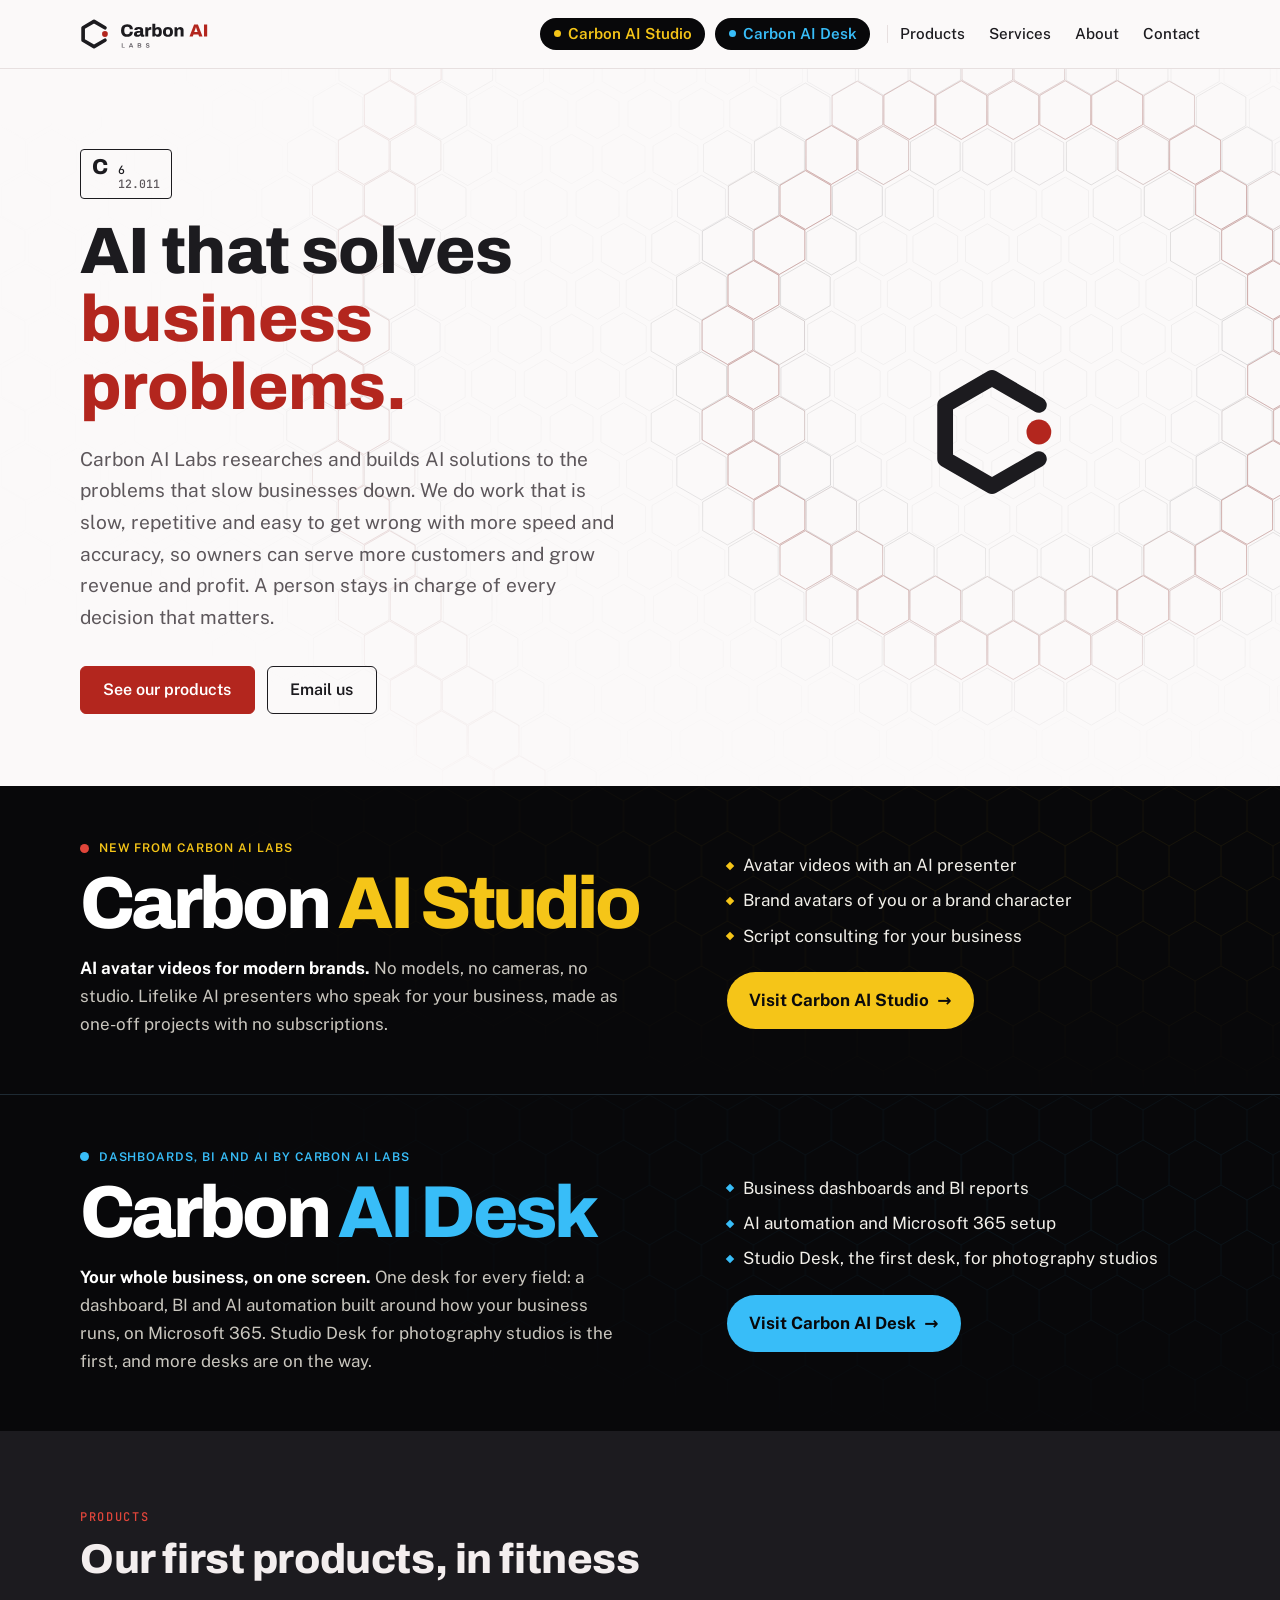
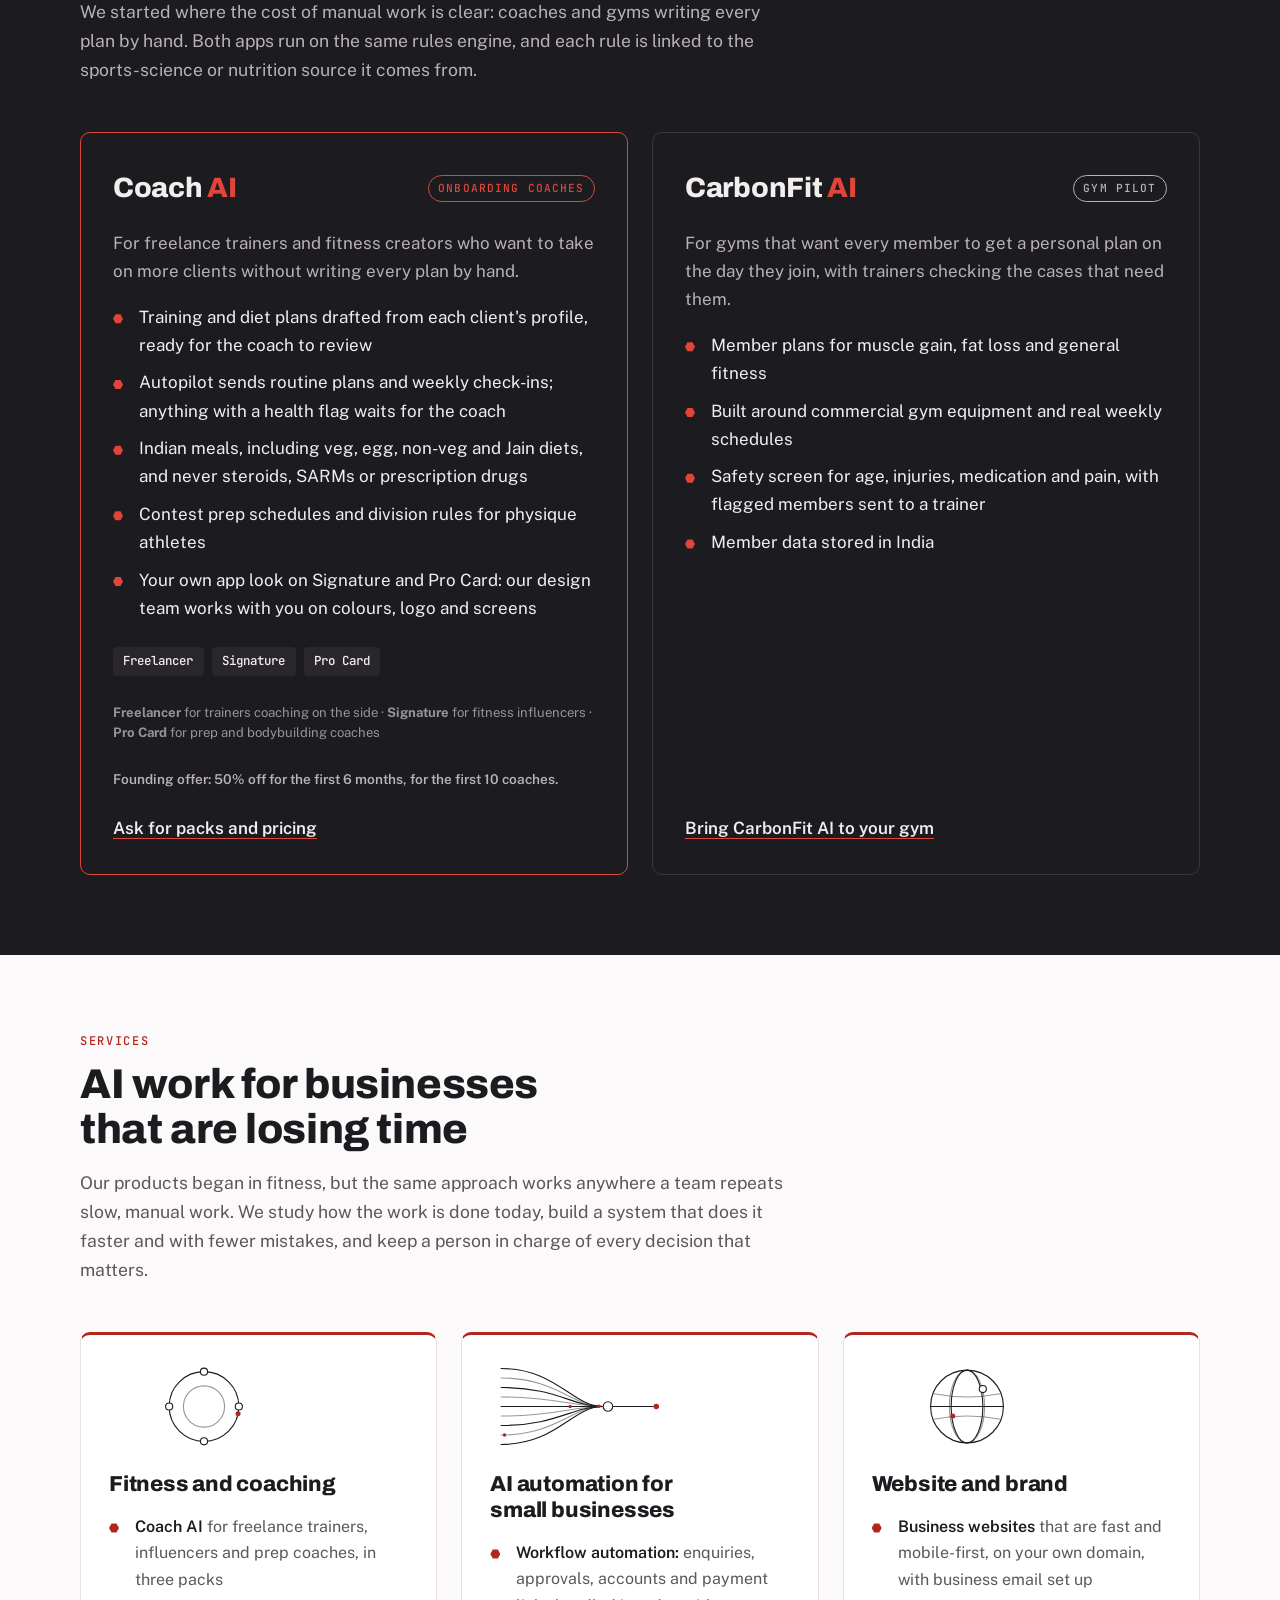
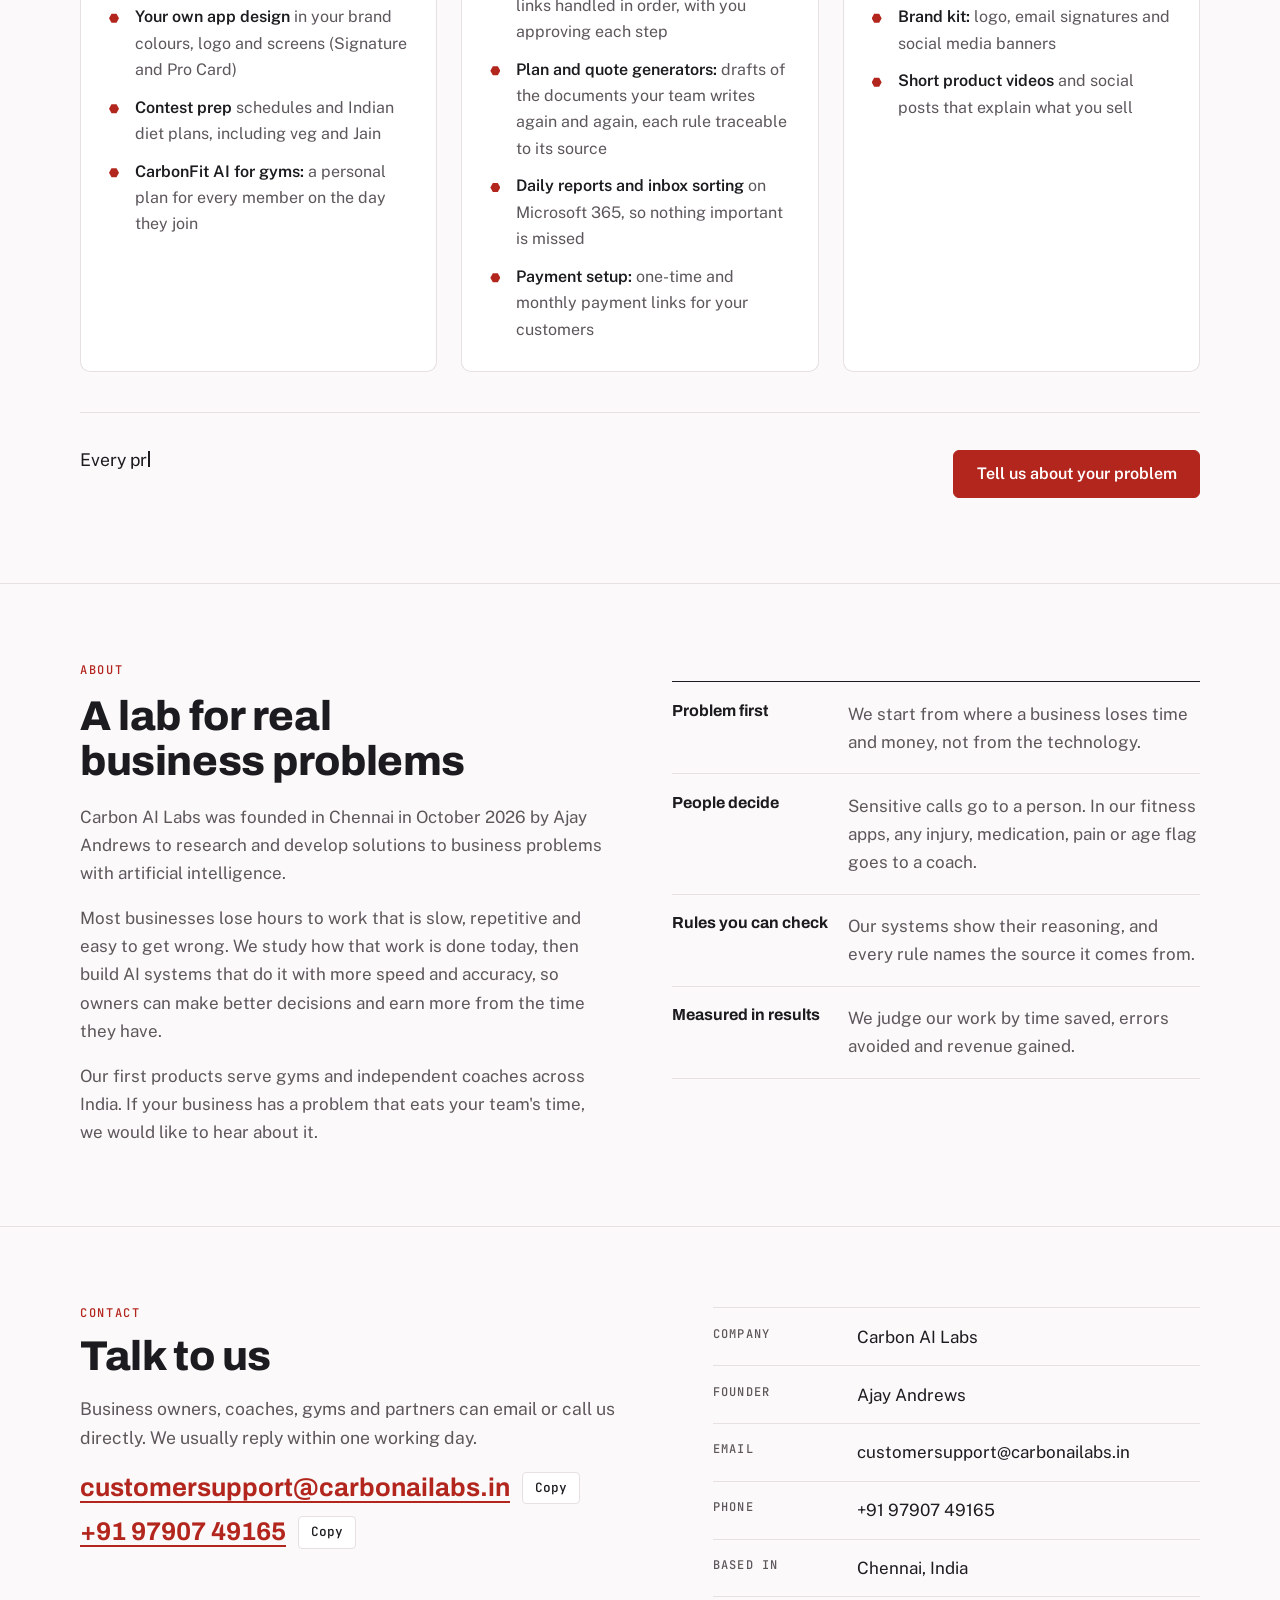
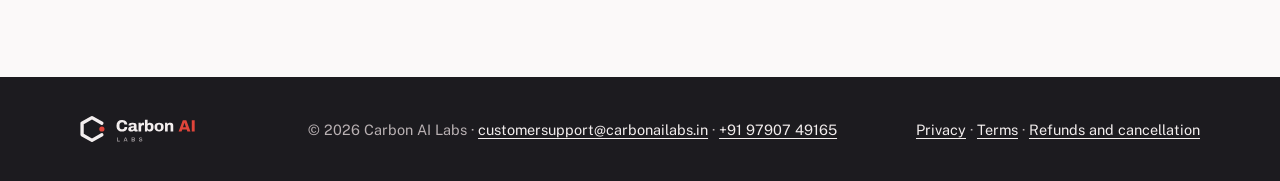
==== index.html @ 911abb1e "Hexagon wave behind heroes; line up the Labs header Replace the line wave with the brand hexagon gri" ====
<!doctype html>
<html lang="en">
<head>
<meta charset="utf-8">
<meta name="viewport" content="width=device-width, initial-scale=1, viewport-fit=cover">
<meta name="description" content="Carbon AI Labs researches and builds AI solutions to business problems, for faster, more accurate work that grows revenue and profit. Makers of Coach AI and CarbonFit AI.">
<meta name="theme-color" content="#1C1B1F">
<meta property="og:title" content="Carbon AI Labs">
<meta property="og:description" content="AI that solves business problems, faster and more accurately. Makers of Coach AI and CarbonFit AI.">
<meta property="og:image" content="https://carbonailabs.in/assets/icon-512.png">
<meta property="og:url" content="https://carbonailabs.in/">
<link rel="canonical" href="https://carbonailabs.in/">
<link rel="icon" href="assets/favicon.svg" type="image/svg+xml">
<link rel="icon" href="assets/favicon-32.png" sizes="32x32" type="image/png">
<link rel="apple-touch-icon" href="assets/apple-touch-icon.png">
<title>Carbon AI Labs</title>
<link rel="preconnect" href="https://fonts.googleapis.com">
<link rel="preconnect" href="https://fonts.gstatic.com" crossorigin>
<link rel="stylesheet" href="https://fonts.googleapis.com/css2?family=Archivo:wght@600;700;800&family=JetBrains+Mono:wght@500&family=Public+Sans:wght@400;500;600&display=swap">
<script src="assets/analytics.js" defer></script>
<link rel="stylesheet" href="assets/motion.css">
<script src="assets/motion.js" defer></script>
</head>
<body>
<style>
/* Layout: light paper page, one carbon-black product band, hex lattice drawn from the logo's own ring */
:root{
  --carbon:#1C1B1F;      /* brand carbon black */
  --crimson:#B3261E;     /* Carbon Crimson */
  --crimson-lit:#E0453A; /* crimson on dark */
  --paper:#FBF9F9;       /* page, faint red bias */
  --graphite:#5D575B;    /* secondary text */
  --line:#E7E0E0;        /* rules */
  --on-dark:#F3EEEE;     /* text on carbon */
  --on-dark-2:#B9B1B3;   /* secondary on carbon */
  --display:"Archivo",system-ui,-apple-system,"Segoe UI",sans-serif;
  --body:"Public Sans",system-ui,-apple-system,"Segoe UI",sans-serif;
  --mono:"JetBrains Mono",ui-monospace,"SFMono-Regular",Consolas,monospace;
  color-scheme:light;
}
*{box-sizing:border-box}
html{scroll-behavior:smooth}
@media (prefers-reduced-motion:reduce){html{scroll-behavior:auto}}
body{margin:0;background:var(--paper);color:var(--carbon);font:400 1.0625rem/1.65 var(--body);-webkit-font-smoothing:antialiased}
a{color:inherit}
:focus-visible{outline:3px solid var(--crimson);outline-offset:3px;border-radius:2px}
.wrap{max-width:72rem;margin:0 auto;padding-left:max(16px,env(safe-area-inset-left,0px));padding-right:max(16px,env(safe-area-inset-right,0px))}
h1,h2,h3{font-family:var(--display);text-wrap:balance;margin:0;letter-spacing:-.01em}
p{margin:0}
.eyebrow{font:500 .75rem/1 var(--mono);letter-spacing:.14em;text-transform:uppercase;color:var(--crimson)}

/* header */
.top{position:sticky;top:env(safe-area-inset-top,0px);z-index:5;background:color-mix(in srgb,var(--paper) 92%,transparent);backdrop-filter:blur(8px);border-bottom:1px solid var(--line)}
body::before{content:"";position:fixed;inset:0 0 auto;height:env(safe-area-inset-top,0px);z-index:10;background:var(--paper)}
.top .wrap{display:flex;align-items:center;justify-content:space-between;gap:1rem;padding-block:.75rem}
.top img{height:44px;width:auto;display:block;margin-left:-8px}
.top nav{display:flex;gap:1.5rem;font-weight:500;font-size:.95rem}
.top nav a{text-decoration:none}
.top nav a:hover{color:var(--crimson)}
@media (max-width:560px){.top nav{gap:.9rem}.top nav a:not(.cta-link):not(.studio-link):not(.desk-link){display:none}.top img{height:38px}}

/* Carbon AI Studio entry: its own black + yellow theme */
.top nav .studio-link{display:inline-flex;align-items:center;gap:.45rem;background:#08080A;color:#F5C518;padding:.45rem .85rem;border-radius:999px;font-weight:600;white-space:nowrap}
.top nav .studio-link::before{content:"";width:7px;height:7px;border-radius:50%;background:#F5C518;flex:none}
.top nav .studio-link:hover{color:#FFFFFF}
.studio-band{position:relative;overflow:hidden;background:#08080A;color:#F2F0EA}
.studio-band .wrap{position:relative;padding-block:3.5rem;display:grid;grid-template-columns:1.3fr 1fr;gap:2rem;align-items:center}
.studio-band .lat{position:absolute;inset:0;width:100%;height:100%;pointer-events:none}
.studio-band .tagline{font:600 .75rem/1 -apple-system,BlinkMacSystemFont,"SF Pro Text","Inter",var(--body);letter-spacing:.08em;text-transform:uppercase;color:#F5C518;display:flex;align-items:center;gap:.6rem}
.studio-band .tagline::before{content:"";width:9px;height:9px;border-radius:50%;background:#E0453A}
.studio-band h2{font:800 clamp(2.6rem,8vw,4.6rem)/.92 -apple-system,BlinkMacSystemFont,"SF Pro Display","Inter",var(--display);letter-spacing:-.05em;color:#FFFFFF;margin:1rem 0 1rem}
.studio-band h2 span{color:#F5C518}
.studio-band p{color:#C9C6BE;max-width:34rem;font-family:-apple-system,BlinkMacSystemFont,"SF Pro Text","Inter",var(--body)}
.studio-band p b{color:#FFFFFF}
.studio-band .side{display:flex;flex-direction:column;gap:.8rem;align-items:flex-start}
.studio-band .side ul{list-style:none;margin:0 0 .6rem;padding:0;display:flex;flex-direction:column;gap:.45rem;font-family:-apple-system,BlinkMacSystemFont,"SF Pro Text","Inter",var(--body)}
.studio-band .side li{display:flex;gap:.6rem;align-items:baseline}
.studio-band .side li::before{content:"";width:6px;height:6px;background:#F5C518;transform:rotate(45deg);flex:none;position:relative;top:-.15em}
.studio-band .go{display:inline-flex;align-items:center;gap:.5rem;background:#F5C518;color:#0B0B0C;text-decoration:none;font-weight:700;padding:.9rem 1.4rem;border-radius:999px;font-family:-apple-system,BlinkMacSystemFont,"SF Pro Text","Inter",var(--body)}
.studio-band .go:hover{background:#FFD24D}
.studio-band .go:focus-visible{outline-color:#F5C518}
@media (max-width:760px){.studio-band .wrap{grid-template-columns:1fr}}
/* Carbon AI Desk entry: its own black + sky blue theme */
.top nav .desk-link{display:inline-flex;align-items:center;gap:.45rem;background:#08080A;color:#38BDF8;padding:.45rem .85rem;border-radius:999px;font-weight:600;white-space:nowrap}
.top nav .desk-link::before{content:"";width:7px;height:7px;border-radius:50%;background:#38BDF8;flex:none}
.top nav .desk-link:hover{color:#FFFFFF}
.desk-band{border-top:1px solid #1E2A33}
.desk-band .tagline{color:#38BDF8}
.desk-band .tagline::before{background:#38BDF8}
.desk-band h2 span{color:#38BDF8}
.desk-band .side li::before{background:#38BDF8}
.desk-band .go{background:#38BDF8;color:#08080A}
.desk-band .go:hover{background:#7DD3FC}
.desk-band .go:focus-visible{outline-color:#38BDF8}
@media (max-width:560px){.top .wrap{flex-wrap:wrap;row-gap:.55rem;padding-block:.6rem}.top nav{width:100%;gap:.6rem!important;align-items:center}}
@media (max-width:430px){.top .wrap{gap:.5rem}.top img{height:32px!important}.top nav{gap:.7rem!important;font-size:.85rem}.top nav .studio-link,.top nav .desk-link{padding:.4rem .7rem;gap:.35rem}}

/* hero */
.hero .wrap{display:grid;grid-template-columns:minmax(0,1.15fr) minmax(0,.85fr);gap:3rem;align-items:center;padding-block:5rem 4.5rem}
.hero h1{font-size:clamp(2.4rem,5.4vw,4.1rem);line-height:1.04;font-weight:800;margin-block:1.1rem 1.4rem}
.hero h1 em{font-style:normal;color:var(--crimson)}
.hero p.lede{font-size:1.2rem;color:var(--graphite);max-width:34rem}
.actions{display:flex;flex-wrap:wrap;gap:.75rem;margin-top:2rem}
.btn{display:inline-flex;align-items:center;gap:.5rem;font:600 1rem/1 var(--body);padding:.95rem 1.4rem;border-radius:6px;text-decoration:none;border:1.5px solid var(--carbon)}
.btn.primary{background:var(--crimson);border-color:var(--crimson);color:#fff}
.btn.primary:hover{background:var(--carbon);border-color:var(--carbon)}
.btn.ghost:hover{background:var(--carbon);color:var(--paper)}
.lattice{width:100%;max-width:26rem;justify-self:end;aspect-ratio:1}
.lattice svg{width:100%;height:100%;display:block}
.element{display:inline-grid;grid-template-columns:auto auto;column-gap:.6rem;align-items:baseline;border:1.5px solid var(--carbon);padding:.45rem .7rem;border-radius:4px;font:500 .72rem/1.2 var(--mono)}
.element b{font:800 1.35rem/1 var(--display);grid-row:span 2}
.element span{color:var(--graphite)}
@media (max-width:820px){.hero .wrap{grid-template-columns:1fr;padding-block:3rem}.lattice{display:none}}

/* sections */
section.block .wrap{padding-block:5rem}
.head{display:grid;gap:.9rem;max-width:44rem;margin-bottom:3rem}
.head h2{font-size:clamp(1.8rem,3.4vw,2.6rem);font-weight:800;line-height:1.1}
.head p{color:var(--graphite);font-size:1.1rem}

/* products band */
.products{background:var(--carbon);color:var(--on-dark)}
.products .eyebrow{color:var(--crimson-lit)}
.products .head p{color:var(--on-dark-2)}
.grid2{display:grid;grid-template-columns:repeat(2,minmax(0,1fr));gap:1.5rem}
@media (max-width:820px){.grid2{grid-template-columns:1fr}}
.product{border:1px solid #3A363B;border-radius:10px;padding:2rem;display:flex;flex-direction:column;gap:1.1rem;min-width:0}
.product.lead{border-color:var(--crimson-lit)}
.product .row{display:flex;justify-content:space-between;align-items:center;gap:1rem;flex-wrap:wrap}
.product h3{font-size:1.75rem;font-weight:800}
.product h3 i{font-style:normal;color:var(--crimson-lit)}
.status{font:500 .7rem/1 var(--mono);letter-spacing:.1em;text-transform:uppercase;padding:.45rem .6rem;border-radius:99px;border:1px solid currentColor;color:var(--on-dark-2)}
.status.live{color:var(--crimson-lit)}
.product p{color:var(--on-dark-2)}
.product ul{margin:0;padding:0;list-style:none;display:grid;gap:.6rem}
.product li{display:grid;grid-template-columns:14px 1fr;gap:.75rem;align-items:baseline}
.product li::before{content:"";width:10px;height:10px;transform:translateY(1px);background:var(--crimson-lit);clip-path:polygon(25% 5%,75% 5%,100% 50%,75% 95%,25% 95%,0 50%)}
.tiers{display:flex;flex-wrap:wrap;gap:.5rem;margin-top:auto;padding-top:.5rem}
.tiers span{font:500 .78rem/1 var(--mono);padding:.5rem .65rem;border-radius:4px;background:#2A272C;color:var(--on-dark)}
.packs-for{font-size:.82rem;line-height:1.5;color:var(--on-dark);opacity:.8;margin:.6rem 0 0}
.offer{font-size:.85rem;font-weight:600;color:var(--crimson-lit);margin:.5rem 0 .4rem}
.product .more{margin-top:auto;font-weight:600;color:var(--on-dark);text-decoration-color:var(--crimson-lit);text-underline-offset:4px}

/* services */
.services{border-bottom:1px solid var(--line)}
.grid3{display:grid;grid-template-columns:repeat(3,minmax(0,1fr));gap:1.5rem}
@media (max-width:900px){.grid3{grid-template-columns:1fr}}
.service{background:#fff;border:1px solid var(--line);border-top:3px solid var(--crimson);border-radius:10px;padding:1.75rem;display:flex;flex-direction:column;gap:1rem;min-width:0}
.service h3{font-size:1.35rem;font-weight:800;line-height:1.2}
.service ul{margin:0;padding:0;list-style:none;display:grid;gap:.7rem;color:var(--graphite);font-size:1rem}
.service li{display:grid;grid-template-columns:14px 1fr;gap:.75rem;align-items:baseline}
.service li::before{content:"";width:10px;height:10px;transform:translateY(1px);background:var(--crimson);clip-path:polygon(25% 5%,75% 5%,100% 50%,75% 95%,25% 95%,0 50%)}
.service li b{color:var(--carbon);font-weight:600}
.services .closing{display:flex;flex-wrap:wrap;align-items:center;justify-content:space-between;gap:1rem 2rem;margin-top:2.5rem;padding-top:2rem;border-top:1px solid var(--line)}
.services .closing p{font-size:1.1rem;max-width:36rem}

/* about */
.about .wrap{display:grid;grid-template-columns:minmax(0,1fr) minmax(0,1fr);gap:4rem}
@media (max-width:820px){.about .wrap{grid-template-columns:1fr;gap:2.5rem}}
.about .copy{display:grid;gap:1.1rem;max-width:36rem;color:var(--graphite)}
.about .copy p:first-child{color:var(--carbon);font-size:1.2rem}
.principles{display:grid;gap:0;border-top:1.5px solid var(--carbon);align-self:start}
.principles div{display:grid;grid-template-columns:minmax(0,10rem) minmax(0,1fr);gap:1rem;padding-block:1.1rem;border-bottom:1px solid var(--line)}
.principles dt{font:700 1rem/1.4 var(--display)}
.principles dd{margin:0;color:var(--graphite)}
@media (max-width:480px){.principles div{grid-template-columns:1fr;gap:.25rem}}

/* contact */
.contact{border-top:1px solid var(--line)}
.card{display:grid;grid-template-columns:minmax(0,1.2fr) minmax(0,1fr);gap:3rem;align-items:start}
@media (max-width:820px){.card{grid-template-columns:1fr;gap:2rem}}
.mail{display:flex;flex-wrap:wrap;align-items:center;gap:.75rem;margin-top:1.25rem}
.mail + .mail{margin-top:.75rem}
.mail a{font:700 clamp(1.1rem,2.6vw,1.6rem)/1.2 var(--display);color:var(--crimson);word-break:break-all;text-underline-offset:5px}
.copy-btn{font:500 .8rem/1 var(--mono);padding:.55rem .75rem;border:1px solid var(--line);background:#fff;border-radius:4px;cursor:pointer;color:var(--carbon)}
.copy-btn:hover{border-color:var(--carbon)}
.facts{display:grid;gap:0;margin:0}
.facts div{display:grid;grid-template-columns:minmax(0,8rem) minmax(0,1fr);gap:1rem;padding-block:.9rem;border-bottom:1px solid var(--line)}
.facts div:first-child{border-top:1px solid var(--line)}
.facts dt{font:500 .75rem/1.9 var(--mono);letter-spacing:.1em;text-transform:uppercase;color:var(--graphite)}
.facts dd{margin:0;overflow-wrap:anywhere}

/* footer */
footer{background:var(--carbon);color:var(--on-dark-2);font-size:.9rem}
footer a{color:var(--on-dark);text-underline-offset:3px}
footer .wrap{display:flex;flex-wrap:wrap;justify-content:space-between;align-items:center;gap:1rem;padding-block:2rem}
footer img{height:40px;width:auto;display:block;margin-left:-8px}
/* motion layer hooks (see assets/motion.css) */
.hero{overflow:hidden}
.service .svc-art{color:var(--carbon);margin:-.2rem 0 .1rem}
.service .art{max-width:190px;--art-bg:#fff;--art-acc:var(--crimson)}
.studio-band .wrap{z-index:1}
/* header: product pills and links on one centred row, pills grouped, hairline divider */
.top nav{align-items:center}
.top nav a{line-height:1.2}
.top nav .studio-link + .desk-link{margin-left:-.9rem}
.top nav .desk-link{position:relative;margin-right:.35rem}
.top nav .desk-link::after{content:"";position:absolute;right:-1.1rem;top:22%;bottom:22%;width:1px;background:var(--line)}
@media (max-width:560px){.top nav .studio-link + .desk-link{margin-left:0}.top nav .desk-link{margin-right:0}.top nav .desk-link::after{display:none}}
</style>

<header class="top">
  <div class="wrap">
    <a href="#top" aria-label="Carbon AI Labs home"><img src="assets/logo-light.svg" alt="Carbon AI Labs" width="173" height="44"></a>
    <nav aria-label="Main">
      <a href="/carbon-ai-studio/" class="studio-link">Carbon AI Studio</a>
      <a href="/carbon-ai-desk/" class="desk-link">Carbon AI Desk</a>
      <a href="#products">Products</a>
      <a href="#services">Services</a>
      <a href="#about">About</a>
      <a href="#contact" class="cta-link">Contact</a>
    </nav>
  </div>
</header>

<main id="top">
  <section class="hero has-wave">
    <canvas class="wave" data-wave data-ink="28,27,31" data-acc="179,38,30" data-alpha="0.2" aria-hidden="true"></canvas>
    <div class="wrap">
      <div>
        <span class="element rv" style="--i:0" aria-label="Carbon, element 6"><b>C</b>6<span>12.011</span></span>
        <h1 class="rv" style="--i:1">AI that solves <em>business problems.</em></h1>
        <p class="lede rv" style="--i:2">Carbon AI Labs researches and builds AI solutions to the problems that slow businesses down. We do work that is slow, repetitive and easy to get wrong with more speed and accuracy, so owners can serve more customers and grow revenue and profit. A person stays in charge of every decision that matters.</p>
        <div class="actions rv" style="--i:3">
          <a class="btn primary" href="#products">See our products</a>
          <a class="btn ghost" href="mailto:customersupport@carbonailabs.in">Email us</a>
        </div>
      </div>
      <div class="lattice rv-fade" style="--i:2" aria-hidden="true">
        <svg viewBox="0 0 400 400" fill="none">
          <g stroke="#D9CFD0" stroke-width="4" stroke-linejoin="round"><path d="M200.0 -8.0 L245.0 18.0 L245.0 70.0 L200.0 96.0 L155.0 70.0 L155.0 18.0 Z" stroke-opacity="0.25"/><path d="M64.9 70.0 L109.9 96.0 L109.9 148.0 L64.9 174.0 L19.9 148.0 L19.9 96.0 Z" stroke-opacity="0.25"/><path d="M155.0 70.0 L200.0 96.0 L200.0 148.0 L155.0 174.0 L109.9 148.0 L109.9 96.0 Z" stroke-opacity="0.53"/><path d="M245.0 70.0 L290.1 96.0 L290.1 148.0 L245.0 174.0 L200.0 148.0 L200.0 96.0 Z" stroke-opacity="0.53"/><path d="M335.1 70.0 L380.1 96.0 L380.1 148.0 L335.1 174.0 L290.1 148.0 L290.1 96.0 Z" stroke-opacity="0.25"/><path d="M109.9 148.0 L155.0 174.0 L155.0 226.0 L109.9 252.0 L64.9 226.0 L64.9 174.0 Z" stroke-opacity="0.53"/><path d="M290.1 148.0 L335.1 174.0 L335.1 226.0 L290.1 252.0 L245.0 226.0 L245.0 174.0 Z" stroke-opacity="0.53"/><path d="M64.9 226.0 L109.9 252.0 L109.9 304.0 L64.9 330.0 L19.9 304.0 L19.9 252.0 Z" stroke-opacity="0.25"/><path d="M155.0 226.0 L200.0 252.0 L200.0 304.0 L155.0 330.0 L109.9 304.0 L109.9 252.0 Z" stroke-opacity="0.53"/><path d="M245.0 226.0 L290.1 252.0 L290.1 304.0 L245.0 330.0 L200.0 304.0 L200.0 252.0 Z" stroke-opacity="0.53"/><path d="M335.1 226.0 L380.1 252.0 L380.1 304.0 L335.1 330.0 L290.1 304.0 L290.1 252.0 Z" stroke-opacity="0.25"/><path d="M200.0 304.0 L245.0 330.0 L245.0 382.0 L200.0 408.0 L155.0 382.0 L155.0 330.0 Z" stroke-opacity="0.25"/></g>
          <g transform="translate(130.67 130.67) scale(2.1667)">
            <path d="M52.8 20 L32 8 L11.2 20 L11.2 44 L32 56 L52.8 44" stroke="#1C1B1F" stroke-width="7" stroke-linejoin="round" stroke-linecap="round"/>
            <circle cx="52.8" cy="32" r="5.5" fill="#B3261E"/>
          </g>
        </svg>
      </div>
    </div>
  </section>

  <section class="studio-band" id="studio" aria-labelledby="studio-title">
    <svg class="lat" aria-hidden="true" preserveAspectRatio="xMidYMid slice"><defs><pattern id="studiohex" width="51.96" height="90" patternUnits="userSpaceOnUse"><path d="M25.98 0 L51.96 15 L51.96 45 L25.98 60 L0 45 L0 15 Z M25.98 60 L25.98 90" fill="none" stroke="#F5C518" stroke-width="0.8"/></pattern><radialGradient id="studiofade" cx="85%" cy="30%" r="75%"><stop offset="0" stop-color="#fff"/><stop offset="1" stop-color="#fff" stop-opacity="0"/></radialGradient><mask id="studiomask"><rect width="100%" height="100%" fill="url(#studiofade)"/></mask></defs><rect width="100%" height="100%" fill="url(#studiohex)" opacity=".1" mask="url(#studiomask)"/></svg>
    <div class="wrap">
      <div class="rv">
        <span class="tagline">New from Carbon AI Labs</span>
        <h2 id="studio-title">Carbon <span>AI Studio</span></h2>
        <p><b>AI avatar videos for modern brands.</b> No models, no cameras, no studio. Lifelike AI presenters who speak for your business, made as one-off projects with no subscriptions.</p>
      </div>
      <div class="side rv" style="--i:1">
        <ul>
          <li>Avatar videos with an AI presenter</li>
          <li>Brand avatars of you or a brand character</li>
          <li>Script consulting for your business</li>
        </ul>
        <a class="go" href="/carbon-ai-studio/">Visit Carbon AI Studio <span aria-hidden="true">→</span></a>
      </div>
    </div>
  </section>

  <section class="studio-band desk-band" id="desk" aria-labelledby="desk-title">
    <svg class="lat" aria-hidden="true" preserveAspectRatio="xMidYMid slice"><defs><pattern id="deskhex" width="51.96" height="90" patternUnits="userSpaceOnUse"><path d="M25.98 0 L51.96 15 L51.96 45 L25.98 60 L0 45 L0 15 Z M25.98 60 L25.98 90" fill="none" stroke="#38BDF8" stroke-width="0.8"/></pattern><radialGradient id="deskfade" cx="85%" cy="30%" r="75%"><stop offset="0" stop-color="#fff"/><stop offset="1" stop-color="#fff" stop-opacity="0"/></radialGradient><mask id="deskmask"><rect width="100%" height="100%" fill="url(#deskfade)"/></mask></defs><rect width="100%" height="100%" fill="url(#deskhex)" opacity=".1" mask="url(#deskmask)"/></svg>
    <div class="wrap">
      <div class="rv">
        <span class="tagline">Dashboards, BI and AI by Carbon AI Labs</span>
        <h2 id="desk-title">Carbon <span>AI Desk</span></h2>
        <p><b>Your whole business, on one screen.</b> One desk for every field: a dashboard, BI and AI automation built around how your business runs, on Microsoft 365. Studio Desk for photography studios is the first, and more desks are on the way.</p>
      </div>
      <div class="side rv" style="--i:1">
        <ul>
          <li>Business dashboards and BI reports</li>
          <li>AI automation and Microsoft 365 setup</li>
          <li>Studio Desk, the first desk, for photography studios</li>
        </ul>
        <a class="go" href="/carbon-ai-desk/">Visit Carbon AI Desk <span aria-hidden="true">→</span></a>
      </div>
    </div>
  </section>

  <section class="block products" id="products">
    <div class="wrap">
      <div class="head rv">
        <span class="eyebrow">Products</span>
        <h2>Our first products, in fitness</h2>
        <p>We started where the cost of manual work is clear: coaches and gyms writing every plan by hand. Both apps run on the same rules engine, and each rule is linked to the sports-science or nutrition source it comes from.</p>
      </div>
      <div class="grid2" data-stagger>
        <article class="product lead rv">
          <div class="row">
            <h3>Coach <i>AI</i></h3>
            <span class="status live">Onboarding coaches</span>
          </div>
          <p>For freelance trainers and fitness creators who want to take on more clients without writing every plan by hand.</p>
          <ul>
            <li>Training and diet plans drafted from each client's profile, ready for the coach to review</li>
            <li>Autopilot sends routine plans and weekly check-ins; anything with a health flag waits for the coach</li>
            <li>Indian meals, including veg, egg, non-veg and Jain diets, and never steroids, SARMs or prescription drugs</li>
            <li>Contest prep schedules and division rules for physique athletes</li>
            <li>Your own app look on Signature and Pro Card: our design team works with you on colours, logo and screens</li>
          </ul>
          <div class="tiers" aria-label="Packs"><span>Freelancer</span><span>Signature</span><span>Pro Card</span></div>
          <p class="packs-for"><b>Freelancer</b> for trainers coaching on the side · <b>Signature</b> for fitness influencers · <b>Pro Card</b> for prep and bodybuilding coaches</p>
          <p class="offer">Founding offer: 50% off for the first 6 months, for the first 10 coaches.</p>
          <a class="more" href="mailto:customersupport@carbonailabs.in?subject=Coach%20AI%20packs">Ask for packs and pricing</a>
        </article>
        <article class="product rv">
          <div class="row">
            <h3>CarbonFit <i>AI</i></h3>
            <span class="status">Gym pilot</span>
          </div>
          <p>For gyms that want every member to get a personal plan on the day they join, with trainers checking the cases that need them.</p>
          <ul>
            <li>Member plans for muscle gain, fat loss and general fitness</li>
            <li>Built around commercial gym equipment and real weekly schedules</li>
            <li>Safety screen for age, injuries, medication and pain, with flagged members sent to a trainer</li>
            <li>Member data stored in India</li>
          </ul>
          <a class="more" href="mailto:customersupport@carbonailabs.in?subject=CarbonFit%20AI%20for%20my%20gym">Bring CarbonFit AI to your gym</a>
        </article>
      </div>
    </div>
  </section>

  <section class="block services" id="services">
    <div class="wrap">
      <div class="head rv">
        <span class="eyebrow">Services</span>
        <h2>AI work for businesses that are losing time</h2>
        <p>Our products began in fitness, but the same approach works anywhere a team repeats slow, manual work. We study how the work is done today, build a system that does it faster and with fewer mistakes, and keep a person in charge of every decision that matters.</p>
      </div>
      <div class="grid3" data-stagger>
        <article class="service rv">
          <div class="svc-art" data-art="orbit"></div>
          <h3>Fitness and coaching</h3>
          <ul>
            <li><span><b>Coach AI</b> for freelance trainers, influencers and prep coaches, in three packs</span></li>
            <li><span><b>Your own app design</b> in your brand colours, logo and screens (Signature and Pro Card)</span></li>
            <li><span><b>Contest prep</b> schedules and Indian diet plans, including veg and Jain</span></li>
            <li><span><b>CarbonFit AI for gyms:</b> a personal plan for every member on the day they join</span></li>
          </ul>
        </article>
        <article class="service rv">
          <div class="svc-art" data-art="fan"></div>
          <h3>AI automation for small businesses</h3>
          <ul>
            <li><span><b>Workflow automation:</b> enquiries, approvals, accounts and payment links handled in order, with you approving each step</span></li>
            <li><span><b>Plan and quote generators:</b> drafts of the documents your team writes again and again, each rule traceable to its source</span></li>
            <li><span><b>Daily reports and inbox sorting</b> on Microsoft 365, so nothing important is missed</span></li>
            <li><span><b>Payment setup:</b> one-time and monthly payment links for your customers</span></li>
          </ul>
        </article>
        <article class="service rv">
          <div class="svc-art" data-art="globe"></div>
          <h3>Website and brand</h3>
          <ul>
            <li><span><b>Business websites</b> that are fast and mobile-first, on your own domain, with business email set up</span></li>
            <li><span><b>Brand kit:</b> logo, email signatures and social media banners</span></li>
            <li><span><b>Short product videos</b> and social posts that explain what you sell</span></li>
          </ul>
        </article>
      </div>
      <div class="closing">
        <p data-type>Every project starts with a free conversation about where your business loses time.</p>
        <a class="btn primary" href="mailto:customersupport@carbonailabs.in?subject=A%20problem%20in%20my%20business">Tell us about your problem</a>
      </div>
    </div>
  </section>

  <section class="block about" id="about">
    <div class="wrap">
      <div class="copy rv">
        <span class="eyebrow">About</span>
        <h2 style="font-size:clamp(1.8rem,3.4vw,2.6rem);font-weight:800;line-height:1.1;color:var(--carbon)">A lab for real business problems</h2>
        <p>Carbon AI Labs was founded in Chennai in October 2026 by Ajay Andrews to research and develop solutions to business problems with artificial intelligence.</p>
        <p>Most businesses lose hours to work that is slow, repetitive and easy to get wrong. We study how that work is done today, then build AI systems that do it with more speed and accuracy, so owners can make better decisions and earn more from the time they have.</p>
        <p>Our first products serve gyms and independent coaches across India. If your business has a problem that eats your team's time, we would like to hear about it.</p>
      </div>
      <dl class="principles" data-stagger>
        <div class="rv"><dt>Problem first</dt><dd>We start from where a business loses time and money, not from the technology.</dd></div>
        <div class="rv"><dt>People decide</dt><dd>Sensitive calls go to a person. In our fitness apps, any injury, medication, pain or age flag goes to a coach.</dd></div>
        <div class="rv"><dt>Rules you can check</dt><dd>Our systems show their reasoning, and every rule names the source it comes from.</dd></div>
        <div class="rv"><dt>Measured in results</dt><dd>We judge our work by time saved, errors avoided and revenue gained.</dd></div>
      </dl>
    </div>
  </section>

  <section class="block contact" id="contact">
    <div class="wrap card">
      <div>
        <div class="head rv" style="margin-bottom:0">
          <span class="eyebrow">Contact</span>
          <h2>Talk to us</h2>
          <p>Business owners, coaches, gyms and partners can email or call us directly. We usually reply within one working day.</p>
        </div>
        <div class="mail">
          <a href="mailto:customersupport@carbonailabs.in" id="email">customersupport@carbonailabs.in</a>
          <button class="copy-btn" type="button" data-copy="email">Copy</button>
        </div>
        <div class="mail">
          <a href="tel:+919790749165" id="phone">+91 97907 49165</a>
          <button class="copy-btn" type="button" data-copy="phone">Copy</button>
        </div>
      </div>
      <dl class="facts rv" style="--i:1">
        <div><dt>Company</dt><dd>Carbon AI Labs</dd></div>
        <div><dt>Founder</dt><dd>Ajay Andrews</dd></div>
        <div><dt>Email</dt><dd>customersupport@carbonailabs.in</dd></div>
        <div><dt>Phone</dt><dd>+91 97907 49165</dd></div>
        <div><dt>Based in</dt><dd>Chennai, India</dd></div>
      </dl>
    </div>
  </section>
</main>

<footer>
  <div class="wrap">
    <img src="assets/logo-dark.svg" alt="Carbon AI Labs" width="157" height="40">
    <span>© <span id="year">2026</span> Carbon AI Labs · <a href="mailto:customersupport@carbonailabs.in">customersupport@carbonailabs.in</a> · <a href="tel:+919790749165">+91 97907 49165</a></span>
    <span><a href="privacy.html">Privacy</a> · <a href="terms.html">Terms</a> · <a href="refunds.html">Refunds and cancellation</a></span>
  </div>
</footer>

<script>
document.getElementById('year').textContent = new Date().getFullYear();
document.querySelectorAll('[data-copy]').forEach(function (btn) {
  btn.addEventListener('click', function () {
    var el = document.getElementById(btn.dataset.copy), text = el.textContent;
    function done(msg) { btn.textContent = msg; setTimeout(function () { btn.textContent = 'Copy'; }, 1800); }
    function select() {
      var r = document.createRange(); r.selectNodeContents(el);
      var s = getSelection(); s.removeAllRanges(); s.addRange(r); done('Press Ctrl+C');
    }
    if (navigator.clipboard) navigator.clipboard.writeText(text).then(function () { done('Copied'); }, select);
    else select();
  });
});
</script>

</body>
</html>
---- assets/motion.css ----
/* Carbon AI Labs motion layer (shared by Labs, Studio and Desk).
   Timings follow the Polar reference: 8px rise over 700ms on cubic-bezier(.2,.8,.2,1),
   quick 120-200ms colour changes, slow marquee, self-drawing line art.
   Nothing is hidden unless motion.js adds html.motion, so no-JS and reduced-motion
   visitors always get the full, still page. */
:root{--ease-out:cubic-bezier(.2,.8,.2,1);--art-ink:currentColor;--art-acc:#E0453A;--art-bg:#08080A}

/* scroll / load reveal */
html.motion .rv{opacity:0;transform:translateY(8px);transition:opacity .7s var(--ease-out),transform .7s var(--ease-out);transition-delay:calc(var(--i,0) * 90ms)}
html.motion .rv.in{opacity:1;transform:none}
html.motion .rv-fade{opacity:0;transition:opacity 1.2s var(--ease-out);transition-delay:calc(var(--i,0) * 90ms)}
html.motion .rv-fade.in{opacity:1}
/* hairlines that grow in, like Polar's bar-grow-x */
html.motion .grow-x{transform:scaleX(0);transform-origin:left center;transition:transform 1.1s var(--ease-out) .2s}
html.motion .grow-x.in{transform:none}

/* hexagon wave field behind a hero (replaces the static hex lattice there) */
.has-wave > svg.lattice{display:none}
.has-wave .lattice svg > g:first-child{display:none} /* Labs: the moving hex field takes over from the static ring */
.wave{position:absolute;inset:0;width:100%;height:100%;display:block;pointer-events:none;z-index:0;
  -webkit-mask-image:radial-gradient(120% 90% at 78% 40%,#000 25%,transparent 78%);
          mask-image:radial-gradient(120% 90% at 78% 40%,#000 25%,transparent 78%)}
.has-wave{position:relative;isolation:isolate}
.has-wave > .wrap{position:relative;z-index:1}
@media (max-width:720px){.wave{opacity:.6}}

/* self-drawing line art */
.art{display:block;width:100%;max-width:220px;height:auto;color:var(--art-ink);overflow:visible}
.art .d{fill:none;stroke:currentColor;stroke-width:1.1;stroke-linecap:round;vector-effect:non-scaling-stroke}
.art .node{fill:var(--art-bg);stroke:currentColor;stroke-width:1.1;vector-effect:non-scaling-stroke}
.art .acc{fill:var(--art-acc)}
.art .soft{opacity:.45}
html.motion .art .d{stroke-dasharray:1;stroke-dashoffset:1;transition:stroke-dashoffset 1.5s var(--ease-out);transition-delay:calc(var(--k,0) * 55ms + 150ms)}
html.motion .art.in .d{stroke-dashoffset:0}
html.motion .art .node,html.motion .art .acc{opacity:0;transition:opacity .5s ease 1s}
html.motion .art.in .node,html.motion .art.in .acc{opacity:1}
html.motion .art.in .soft{opacity:.45}

/* typing line with a blinking cursor */
.typed .caret{display:inline-block;width:.08em;min-width:2px;height:.9em;margin-left:.08em;vertical-align:-.08em;background:currentColor;animation:caret-blink 1s steps(1) infinite}
@keyframes caret-blink{0%,49%{opacity:1}50%,100%{opacity:0}}
.sr-only{position:absolute!important;width:1px;height:1px;padding:0;margin:-1px;overflow:hidden;clip:rect(0,0,0,0);white-space:nowrap;border:0}

/* slow marquee strip */
.marquee{overflow:hidden;min-width:0;flex:1 1 18rem;
  -webkit-mask-image:linear-gradient(90deg,transparent,#000 8%,#000 92%,transparent);
          mask-image:linear-gradient(90deg,transparent,#000 8%,#000 92%,transparent)}
.marquee .track{display:inline-flex;white-space:nowrap;will-change:transform;animation:marquee 38s linear infinite}
.marquee .track > span{padding-right:2.5rem}
.marquee:hover .track{animation-play-state:paused}
@keyframes marquee{to{transform:translateX(-50%)}}

/* buttons, links and cards: quick, quiet feedback */
.btn,.go,.pill,.more,.copy-btn,.top nav a{transition:background-color .15s ease,color .15s ease,border-color .15s ease,transform .15s ease}
.btn svg,.go span,.links svg{transition:transform .2s var(--ease-out)}
.btn:hover svg,.go:hover span{transform:translate(3px,0)}
.btn:hover svg{transform:translate(2px,-2px)}
.links a:hover svg{transform:translate(2px,-2px)}
.promise,.service,.product,.pack{transition:border-color .2s ease,background-color .2s ease}
.promise:hover,.service:hover,.product:hover{border-color:color-mix(in srgb,currentColor 28%,transparent)}

@media (prefers-reduced-motion:reduce){
  .marquee .track{animation:none}
  .typed .caret{animation:none}
}
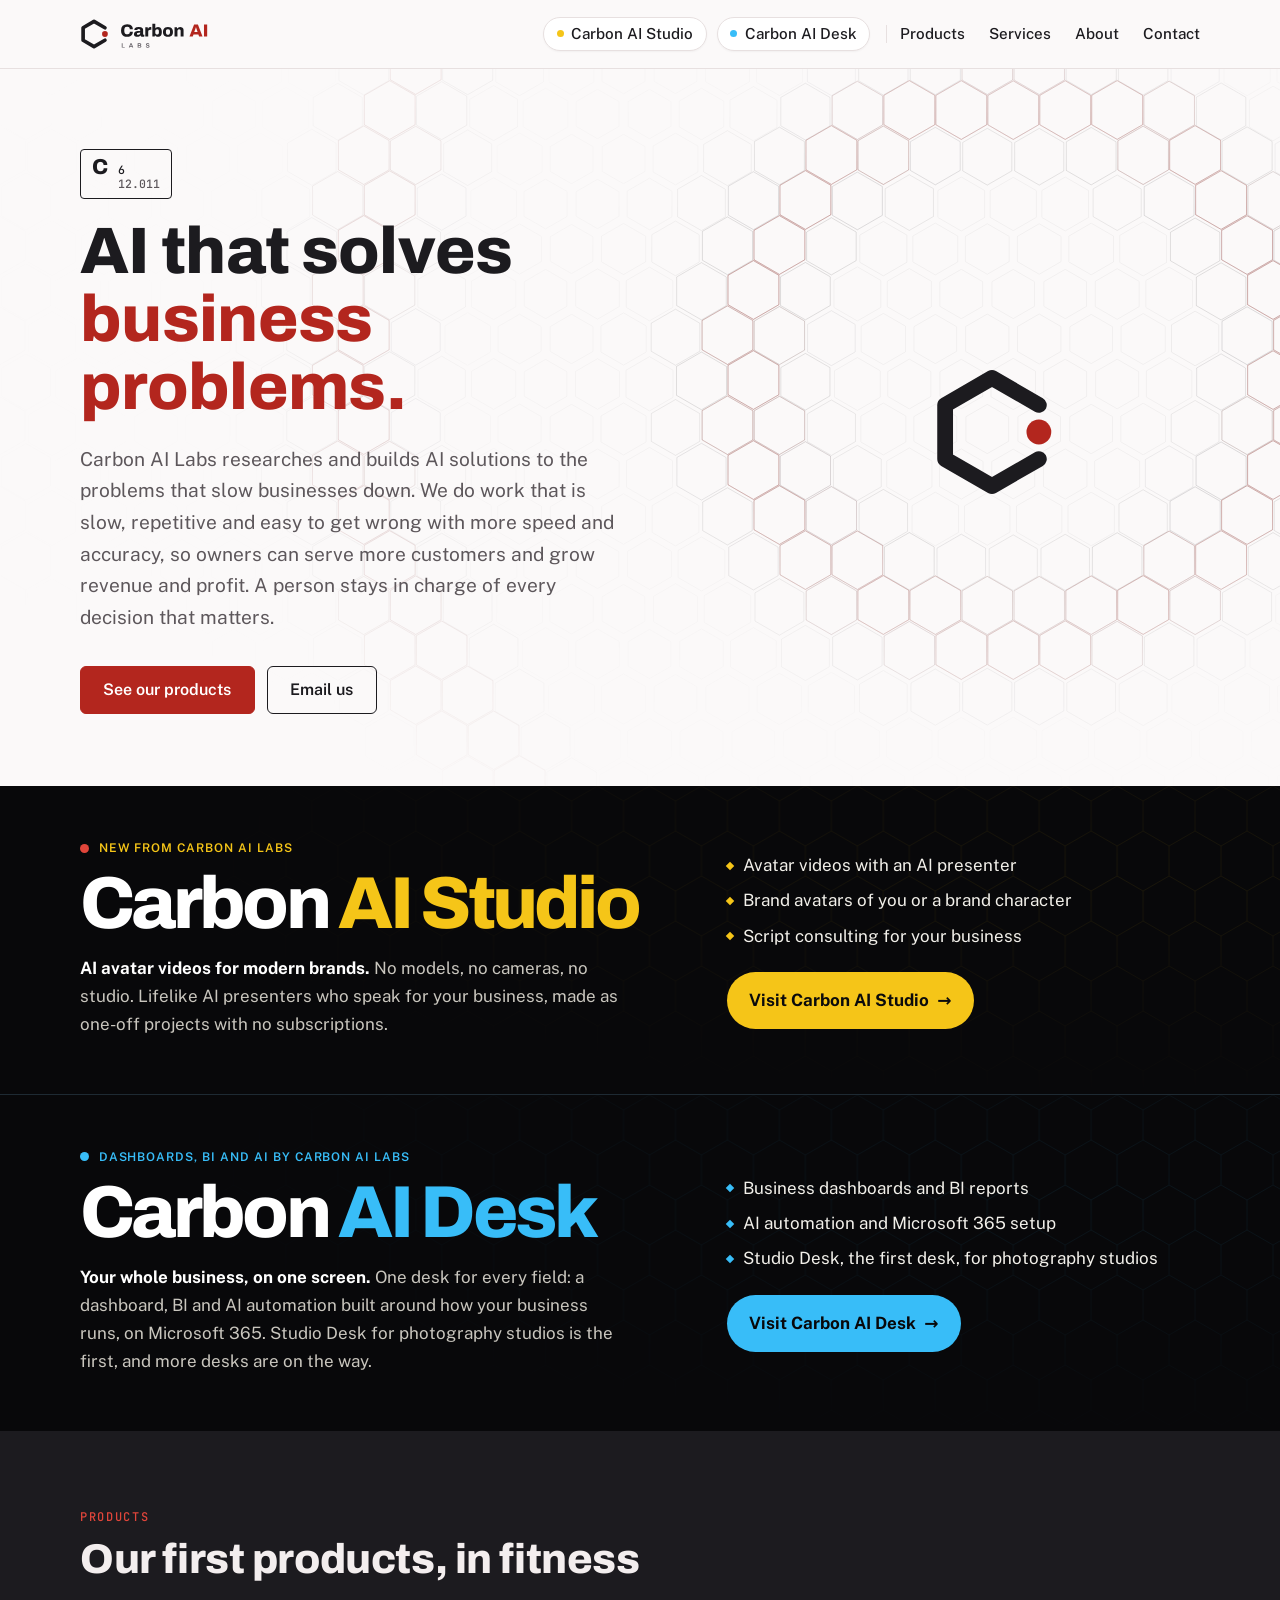
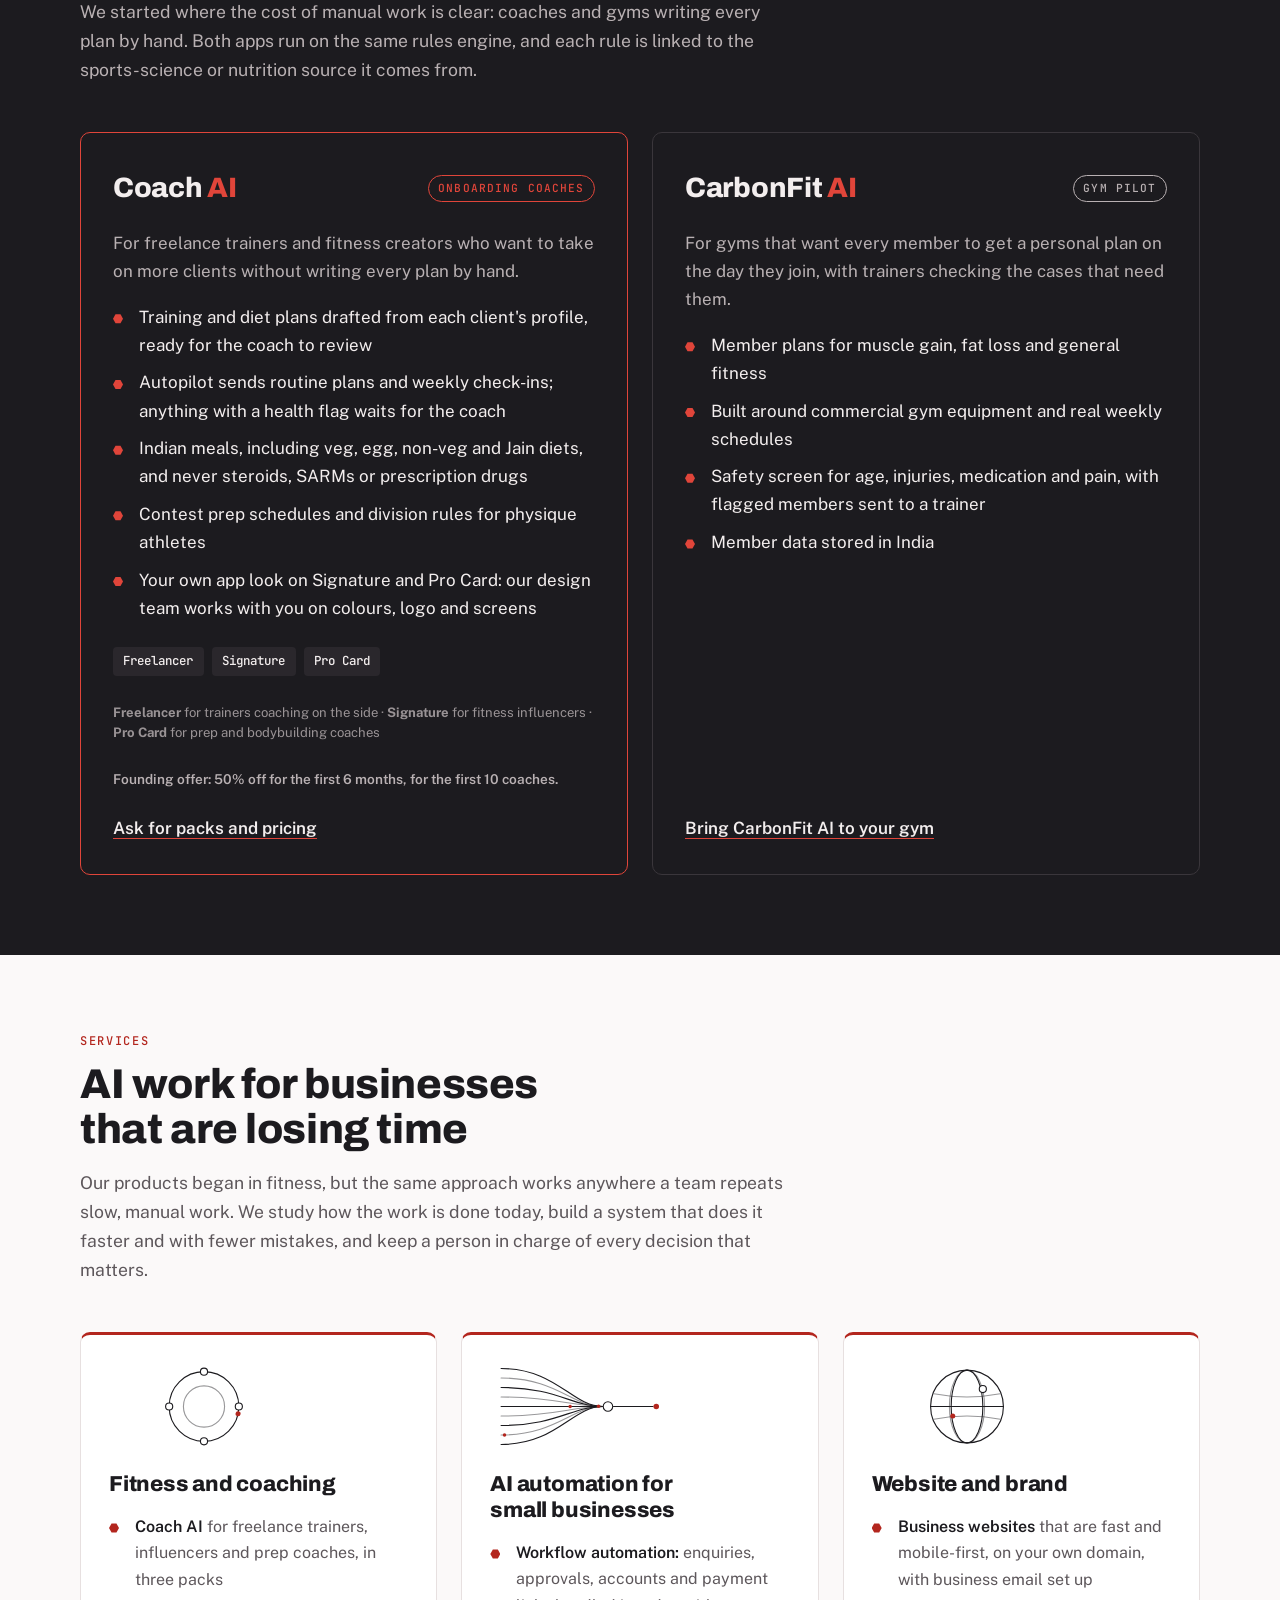
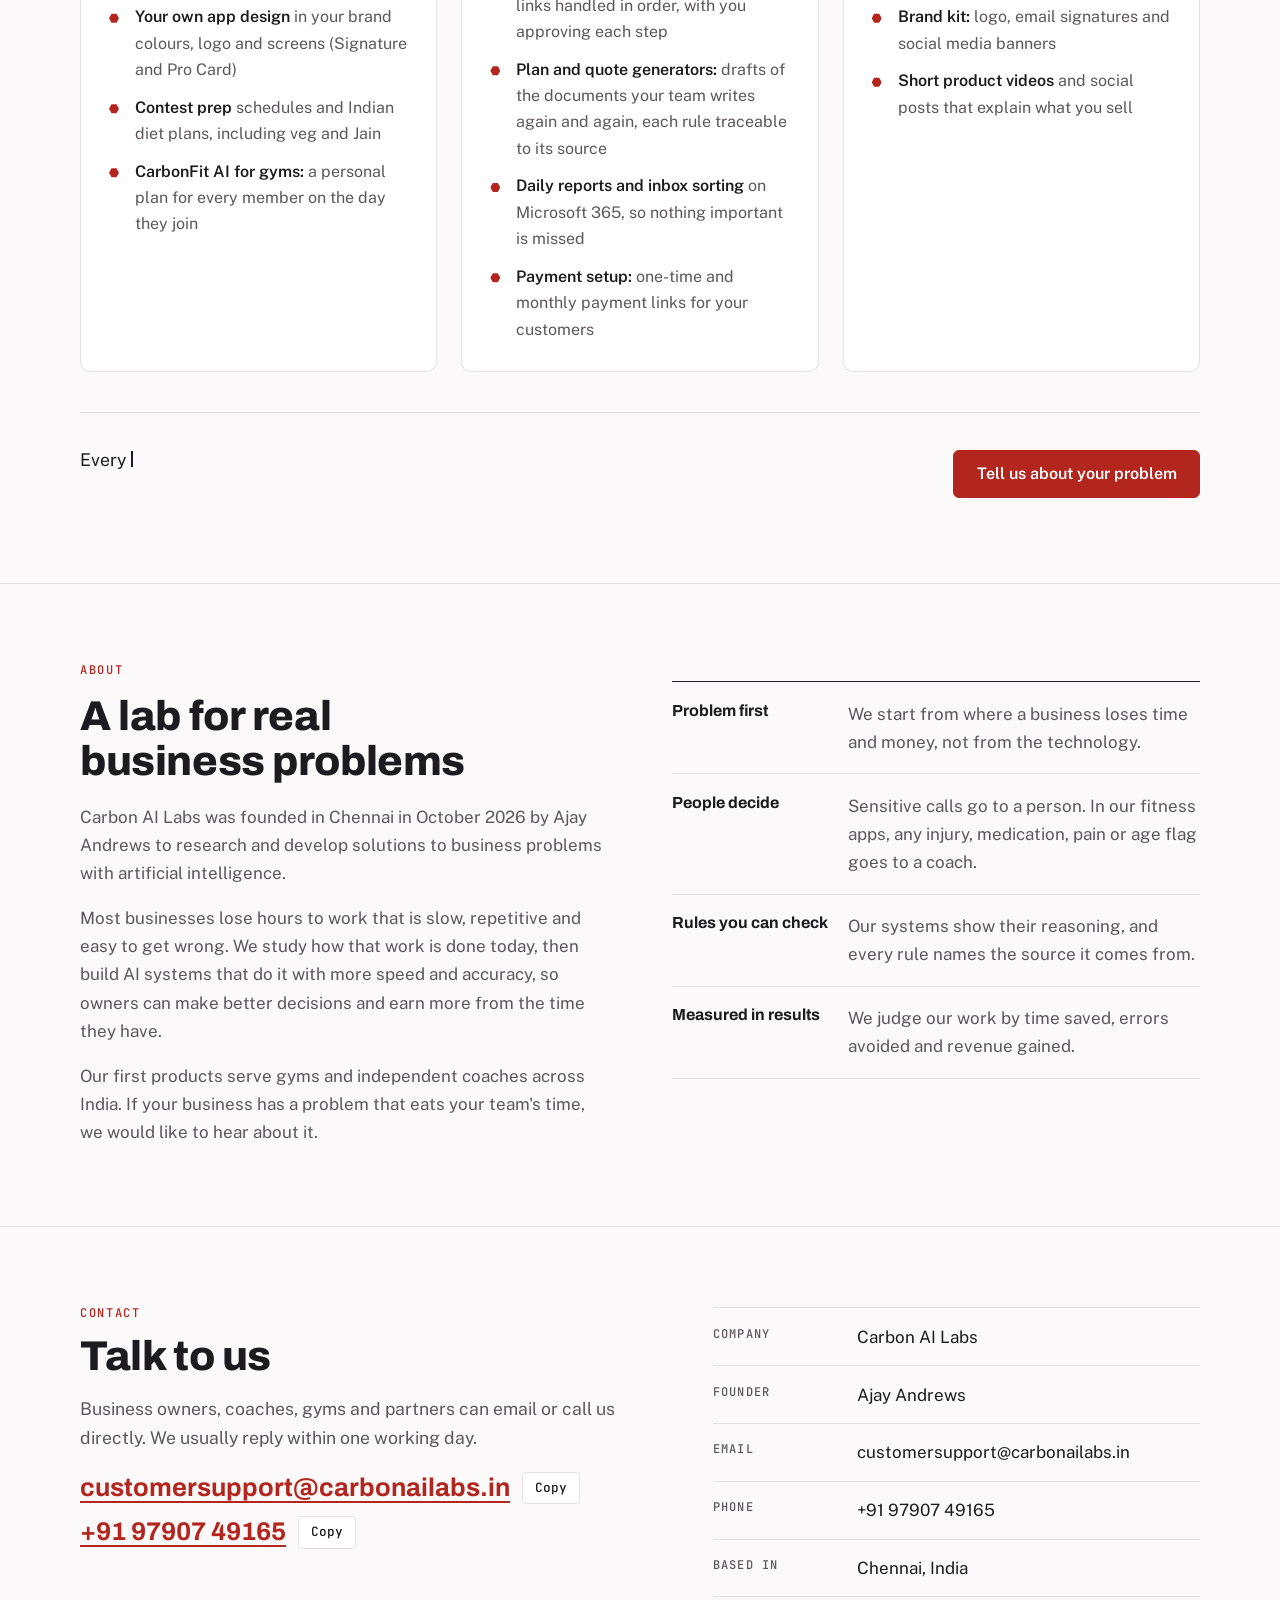
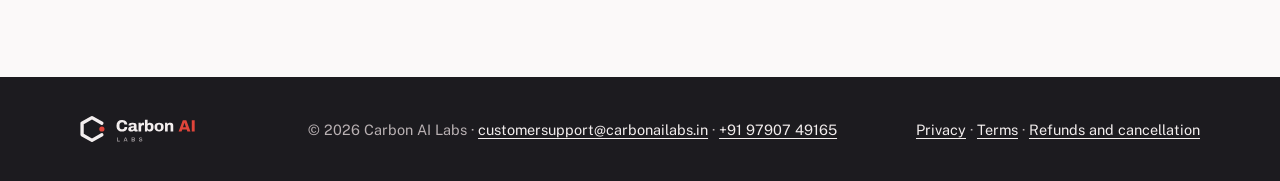
==== commit e32ae326: "Labs header: light pills that match the header, brand colour kept in the dot Co-Authored-By: Claude " ====
--- a/index.html
+++ b/index.html
@@ -196,6 +196,10 @@
 .top nav .studio-link + .desk-link{margin-left:-.9rem}
 .top nav .desk-link{position:relative;margin-right:.35rem}
 .top nav .desk-link::after{content:"";position:absolute;right:-1.1rem;top:22%;bottom:22%;width:1px;background:var(--line)}
+/* pills restyled to the light header: white chip, hairline border, brand colour kept in the dot */
+.top nav .studio-link,.top nav .desk-link{background:#fff;color:var(--carbon);border:1px solid var(--line);padding:.4rem .8rem;font-weight:500;box-shadow:0 1px 2px rgba(28,27,31,.04)}
+.top nav .studio-link:hover{color:var(--carbon);border-color:#F5C518;background:#FFFCF0}
+.top nav .desk-link:hover{color:var(--carbon);border-color:#38BDF8;background:#F2FAFE}
 @media (max-width:560px){.top nav .studio-link + .desk-link{margin-left:0}.top nav .desk-link{margin-right:0}.top nav .desk-link::after{display:none}}
 </style>
 
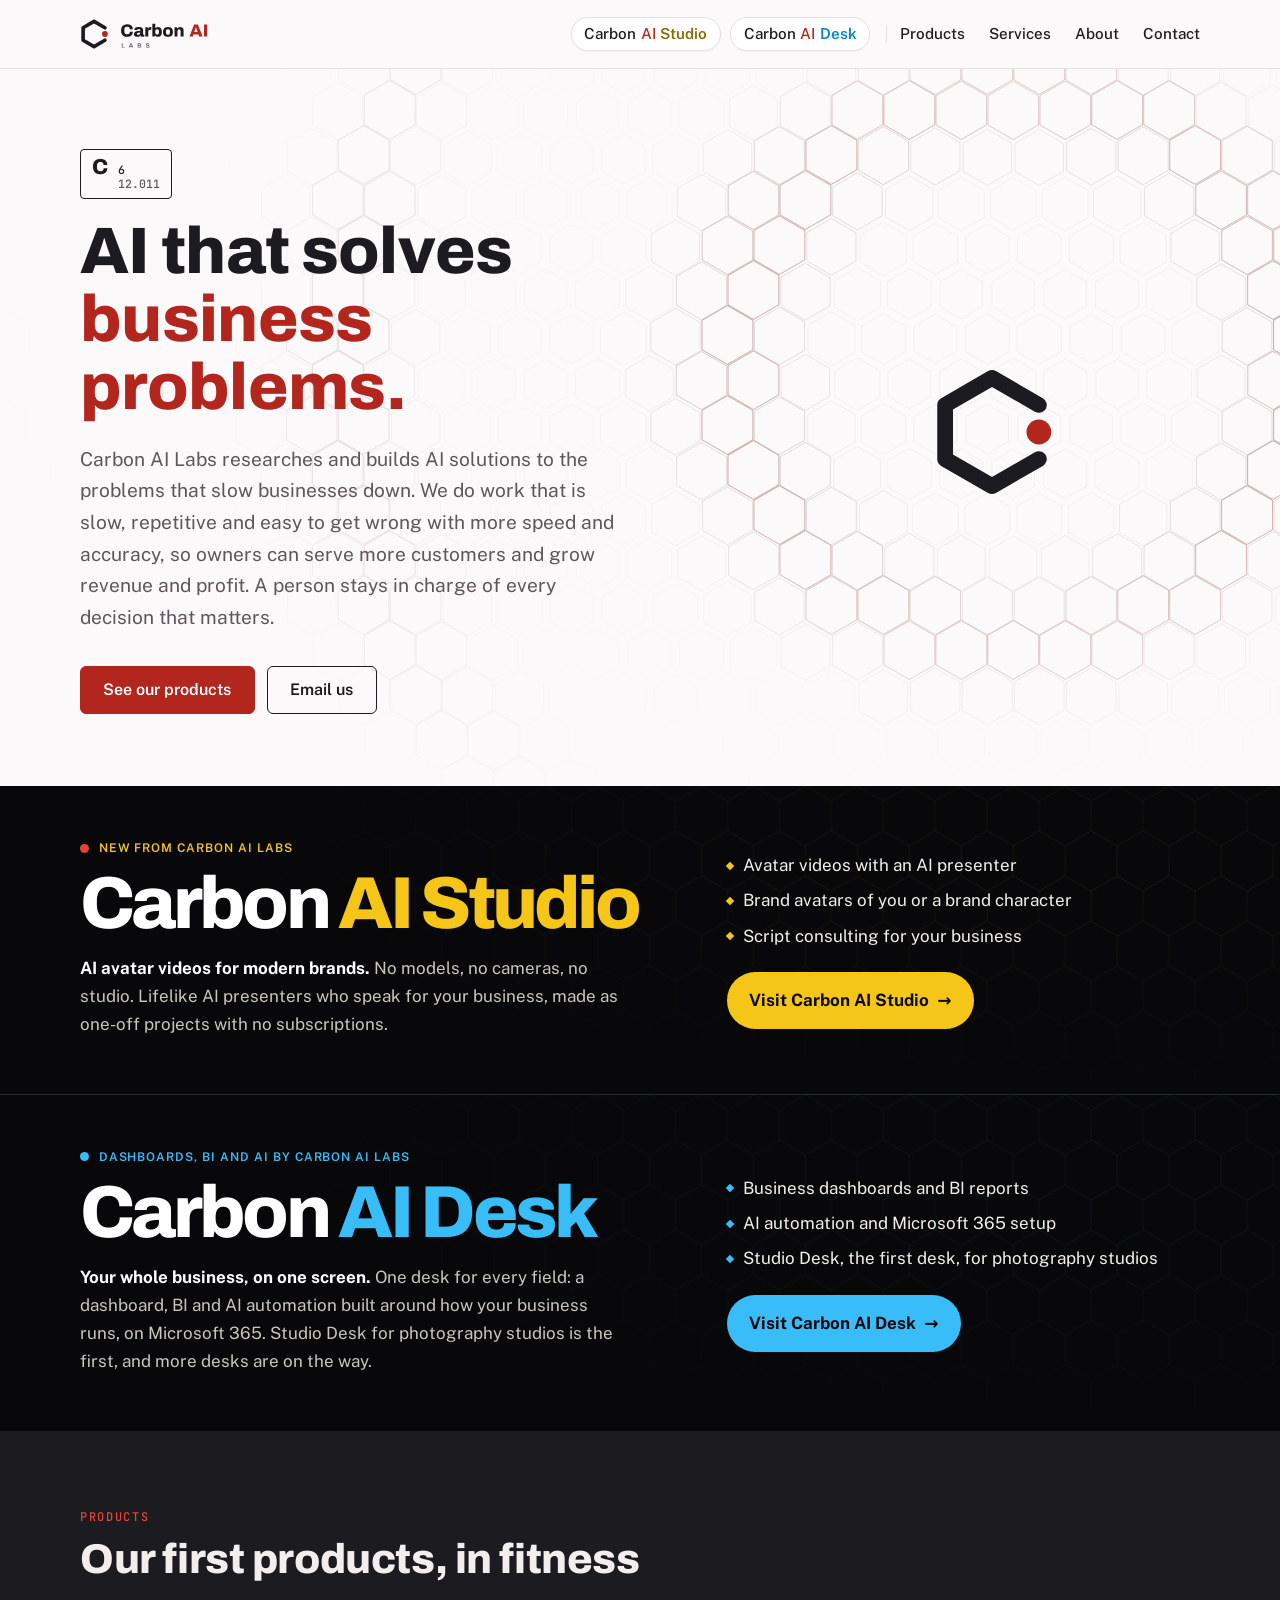
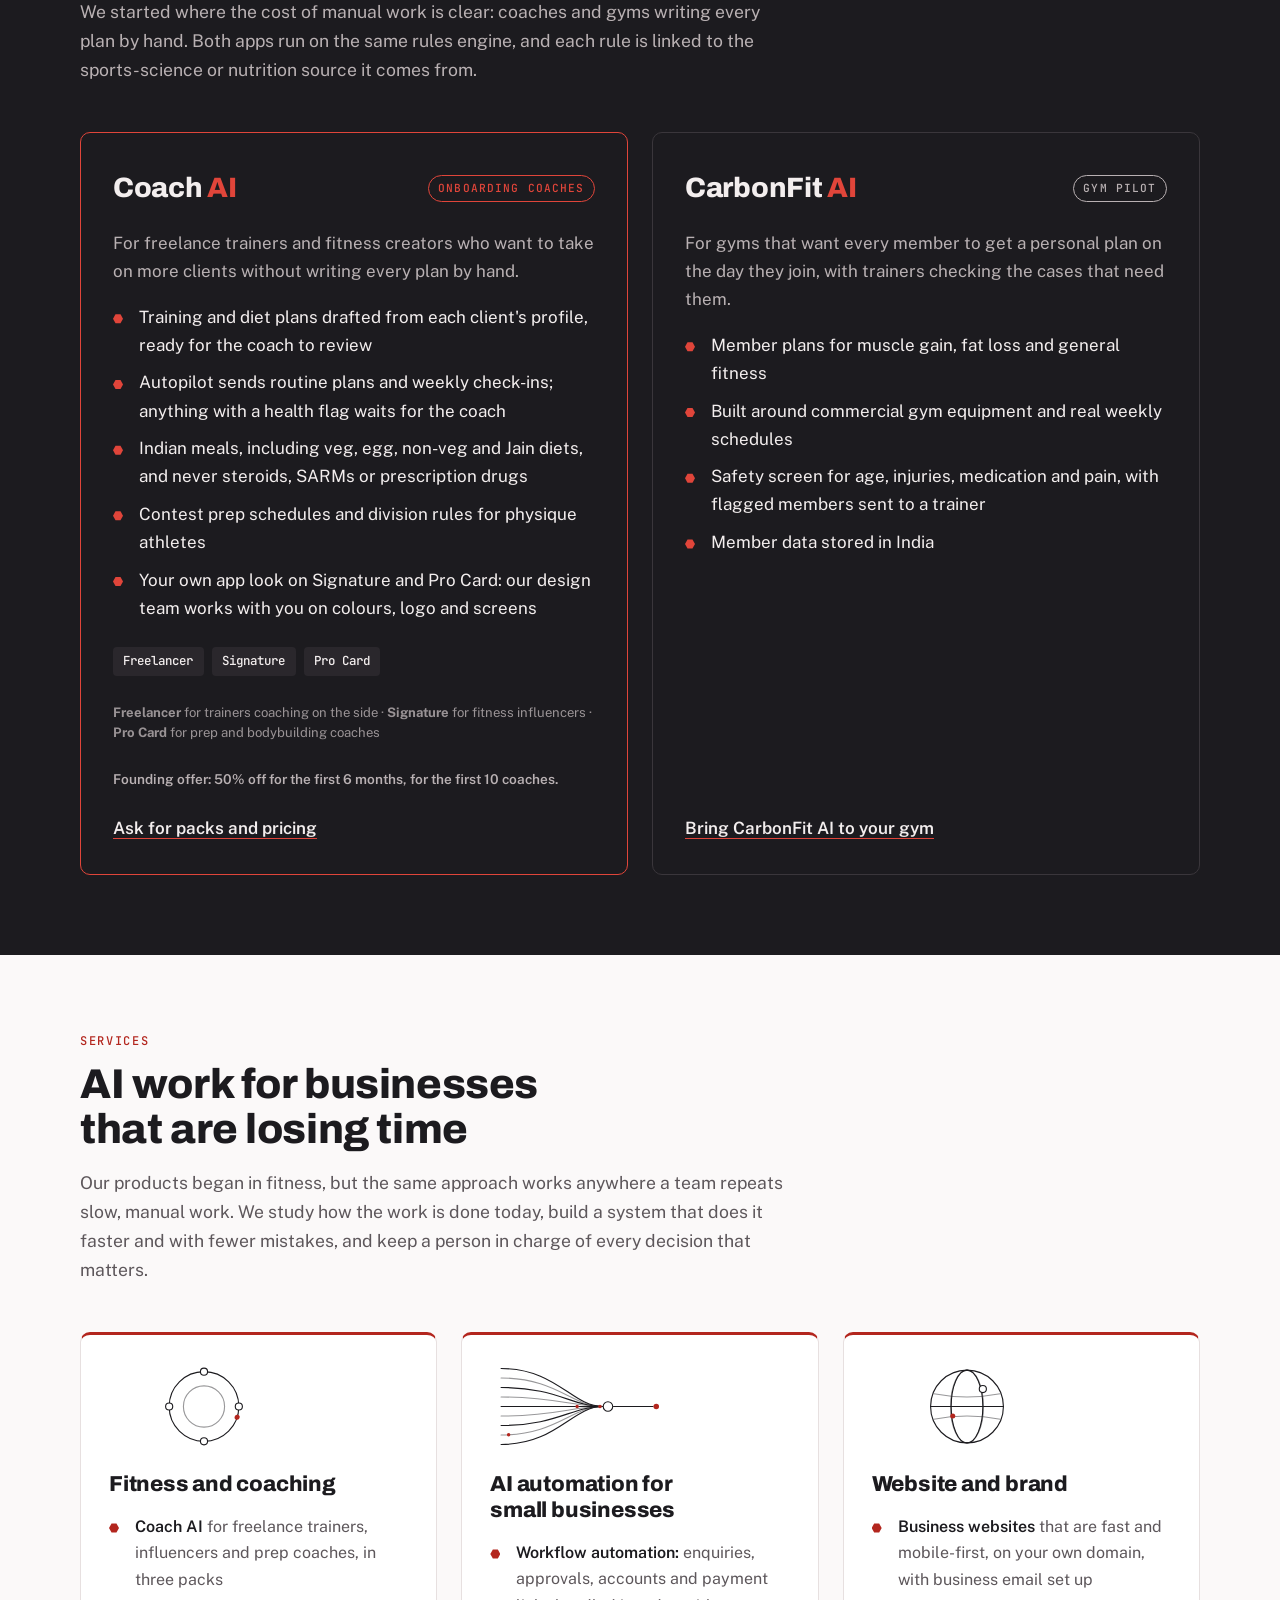
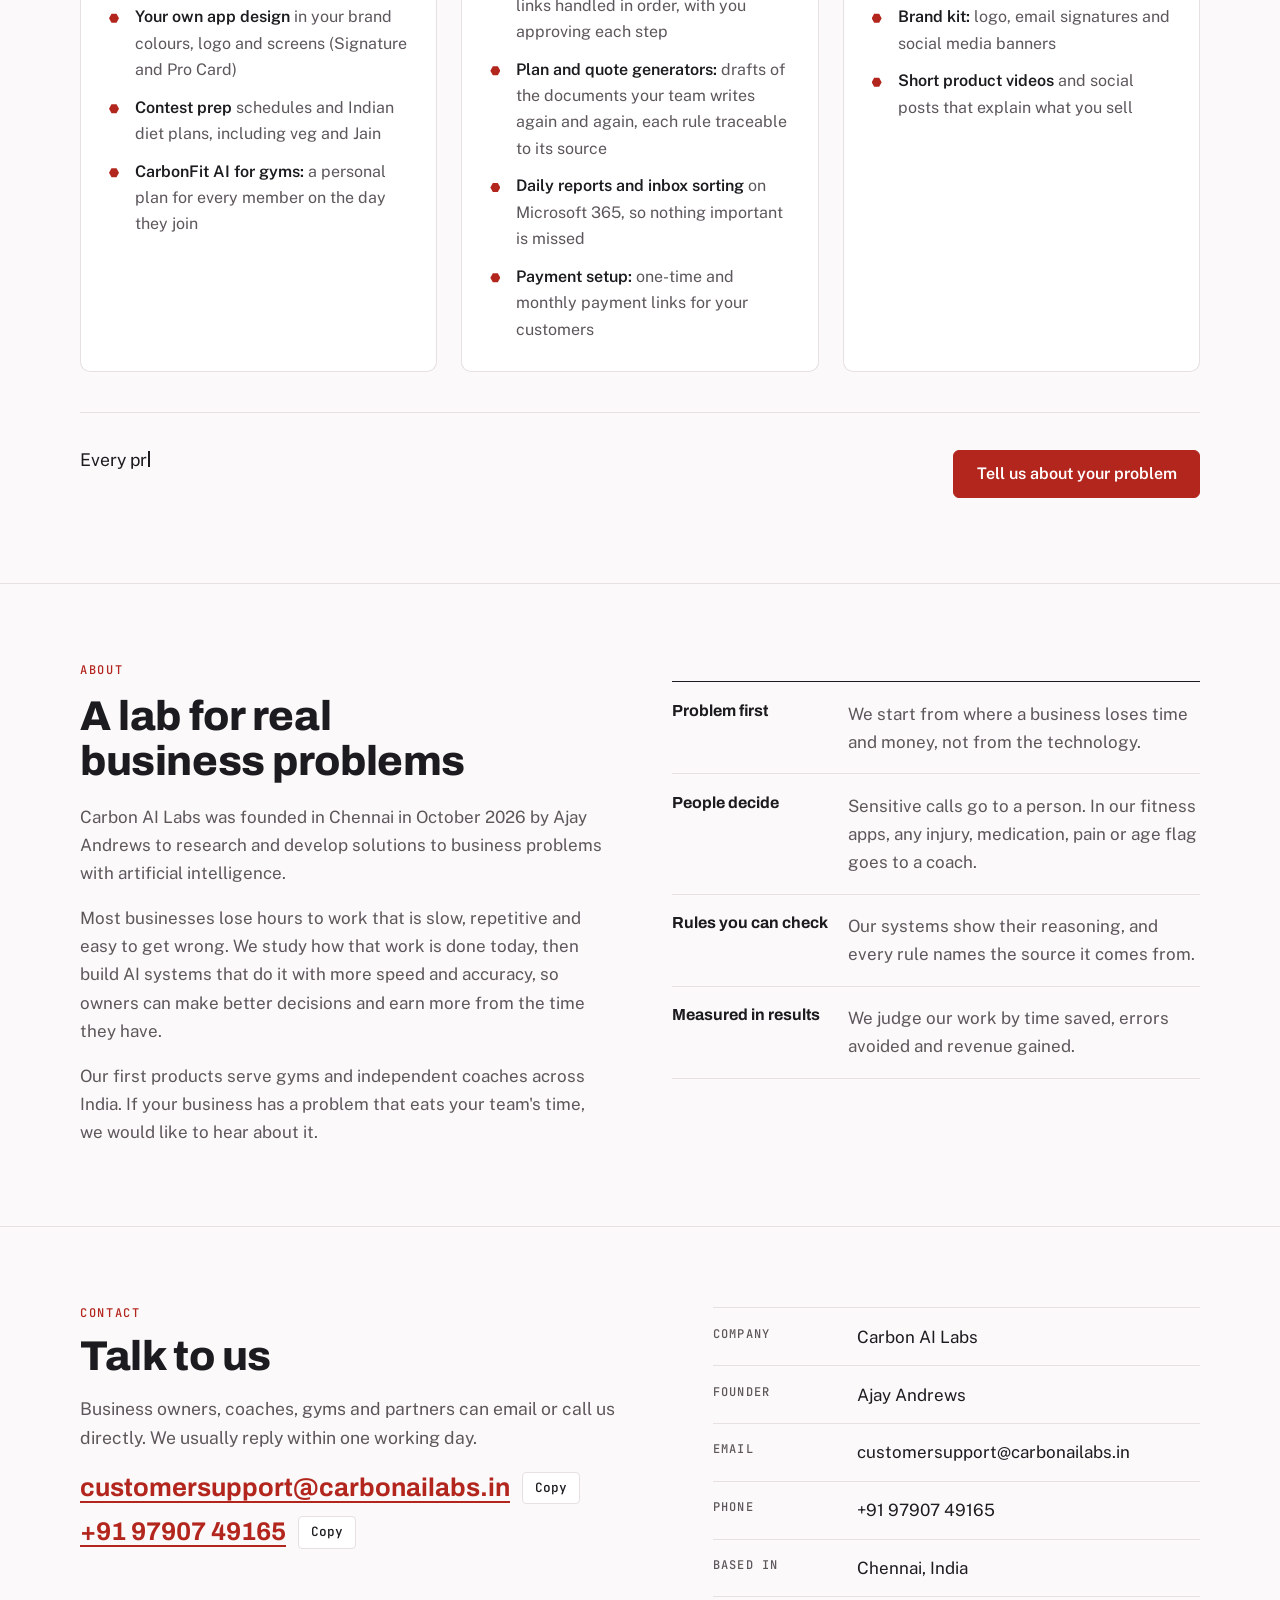
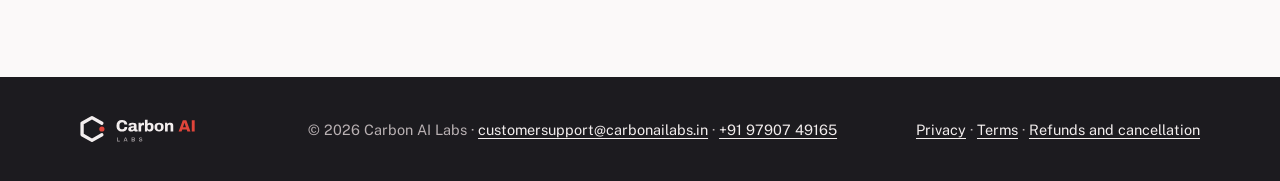
==== commit d53325de: "Labs header: product colour in the words (Carbon + crimson AI + product name), no dot Co-Authored-By" ====
--- a/index.html
+++ b/index.html
@@ -198,6 +198,12 @@
 .top nav .desk-link::after{content:"";position:absolute;right:-1.1rem;top:22%;bottom:22%;width:1px;background:var(--line)}
 /* pills restyled to the light header: white chip, hairline border, brand colour kept in the dot */
 .top nav .studio-link,.top nav .desk-link{background:#fff;color:var(--carbon);border:1px solid var(--line);padding:.4rem .8rem;font-weight:500;box-shadow:0 1px 2px rgba(28,27,31,.04)}
+.top nav .studio-link::before,.top nav .desk-link::before{display:none}
+/* product lockup in the words: Carbon + AI in crimson + product name in its colour (readable shade on white) */
+.top nav .studio-link,.top nav .desk-link{gap:.28em}
+.top nav .ai{color:var(--crimson)}
+.top nav .studio-link .pn{color:#8A6A00;font-weight:600}
+.top nav .desk-link .pn{color:#0284C7;font-weight:600}
 .top nav .studio-link:hover{color:var(--carbon);border-color:#F5C518;background:#FFFCF0}
 .top nav .desk-link:hover{color:var(--carbon);border-color:#38BDF8;background:#F2FAFE}
 @media (max-width:560px){.top nav .studio-link + .desk-link{margin-left:0}.top nav .desk-link{margin-right:0}.top nav .desk-link::after{display:none}}
@@ -207,8 +213,8 @@
   <div class="wrap">
     <a href="#top" aria-label="Carbon AI Labs home"><img src="assets/logo-light.svg" alt="Carbon AI Labs" width="173" height="44"></a>
     <nav aria-label="Main">
-      <a href="/carbon-ai-studio/" class="studio-link">Carbon AI Studio</a>
-      <a href="/carbon-ai-desk/" class="desk-link">Carbon AI Desk</a>
+      <a href="/carbon-ai-studio/" class="studio-link">Carbon <span class="ai">AI</span> <span class="pn">Studio</span></a>
+      <a href="/carbon-ai-desk/" class="desk-link">Carbon <span class="ai">AI</span> <span class="pn">Desk</span></a>
       <a href="#products">Products</a>
       <a href="#services">Services</a>
       <a href="#about">About</a>
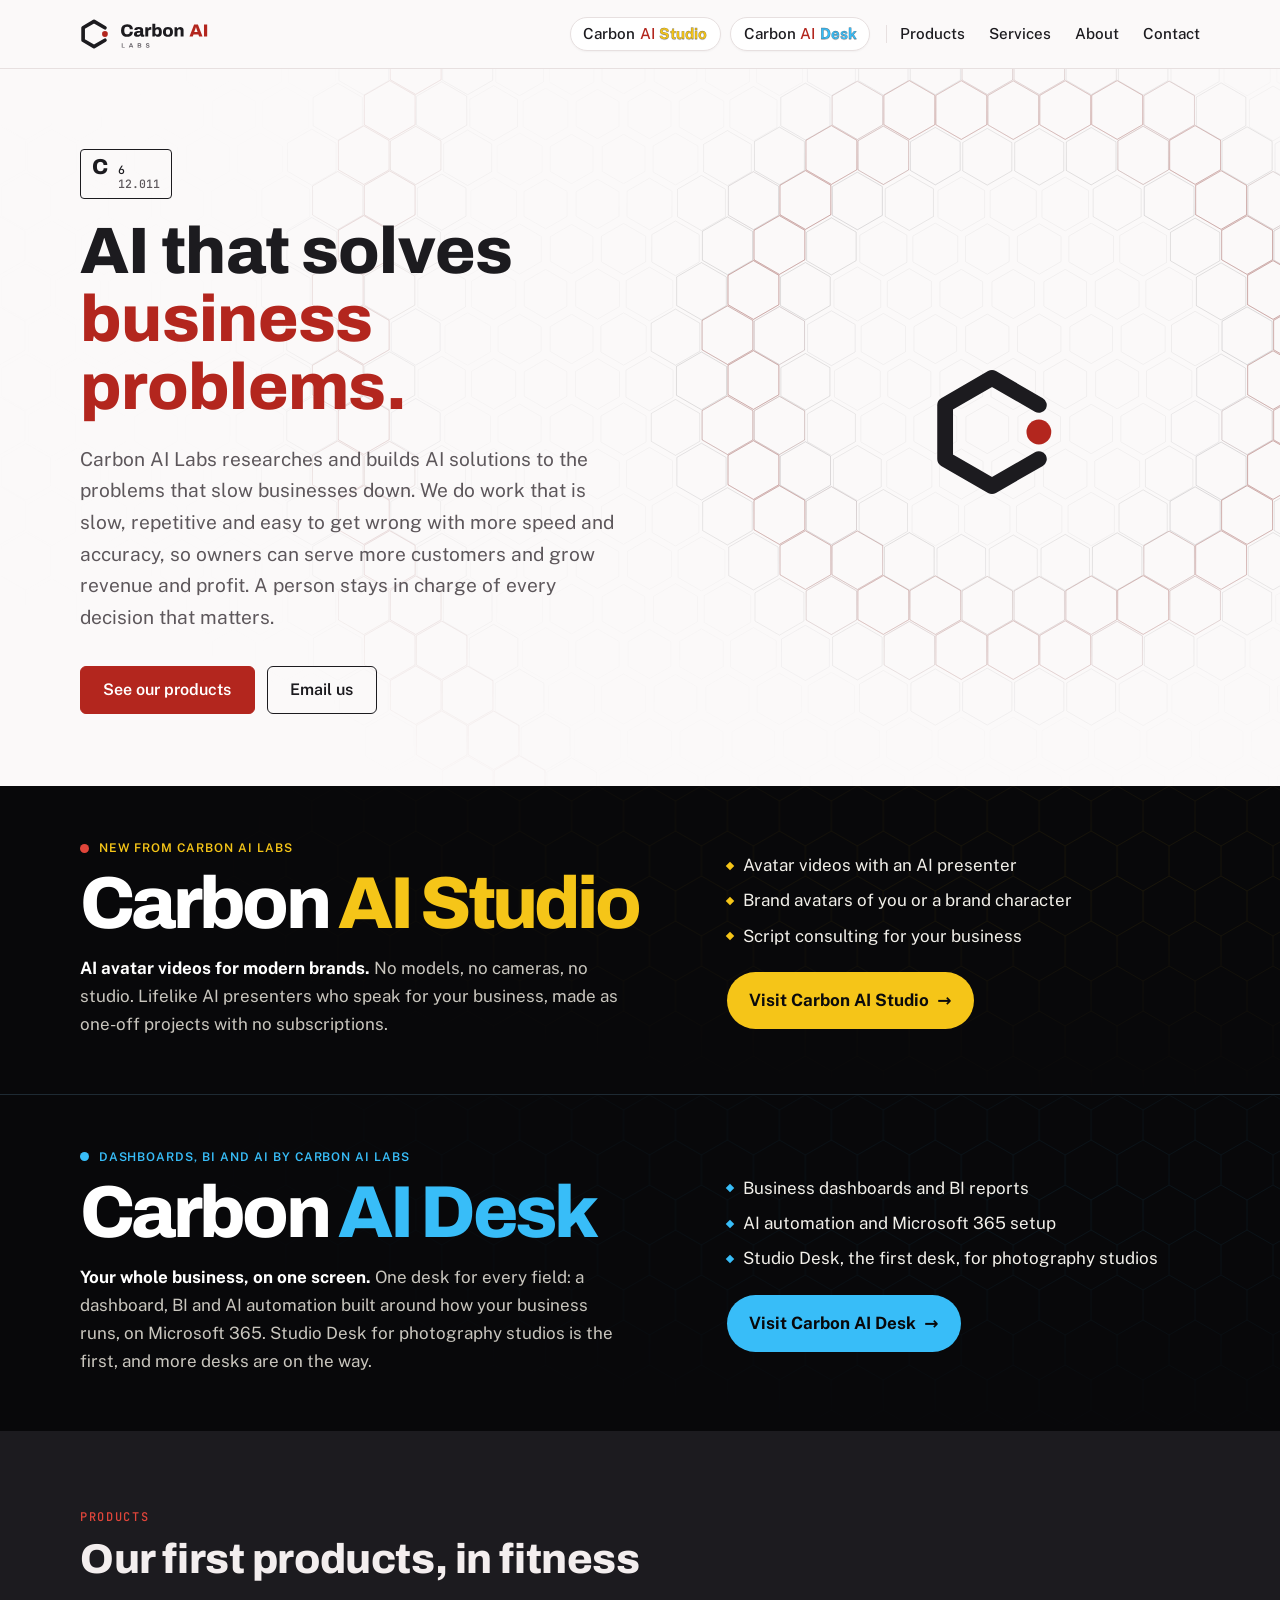
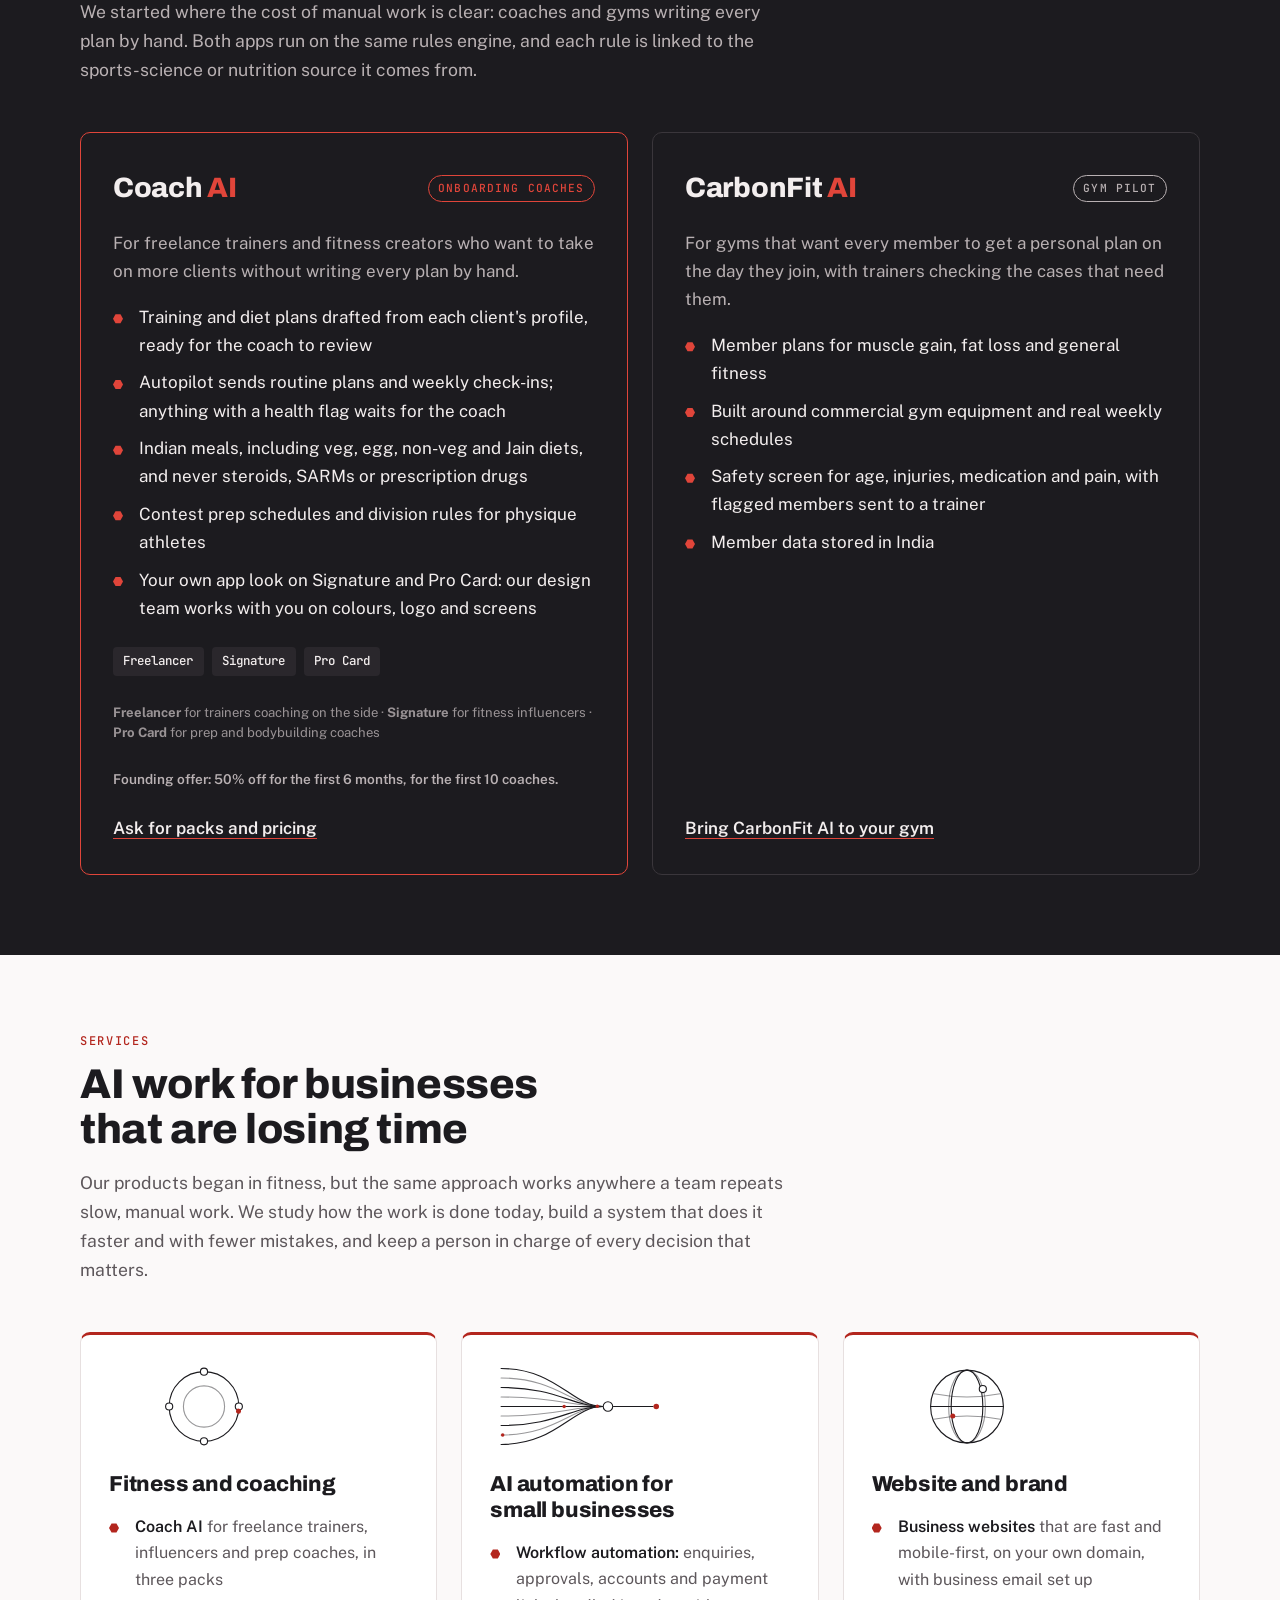
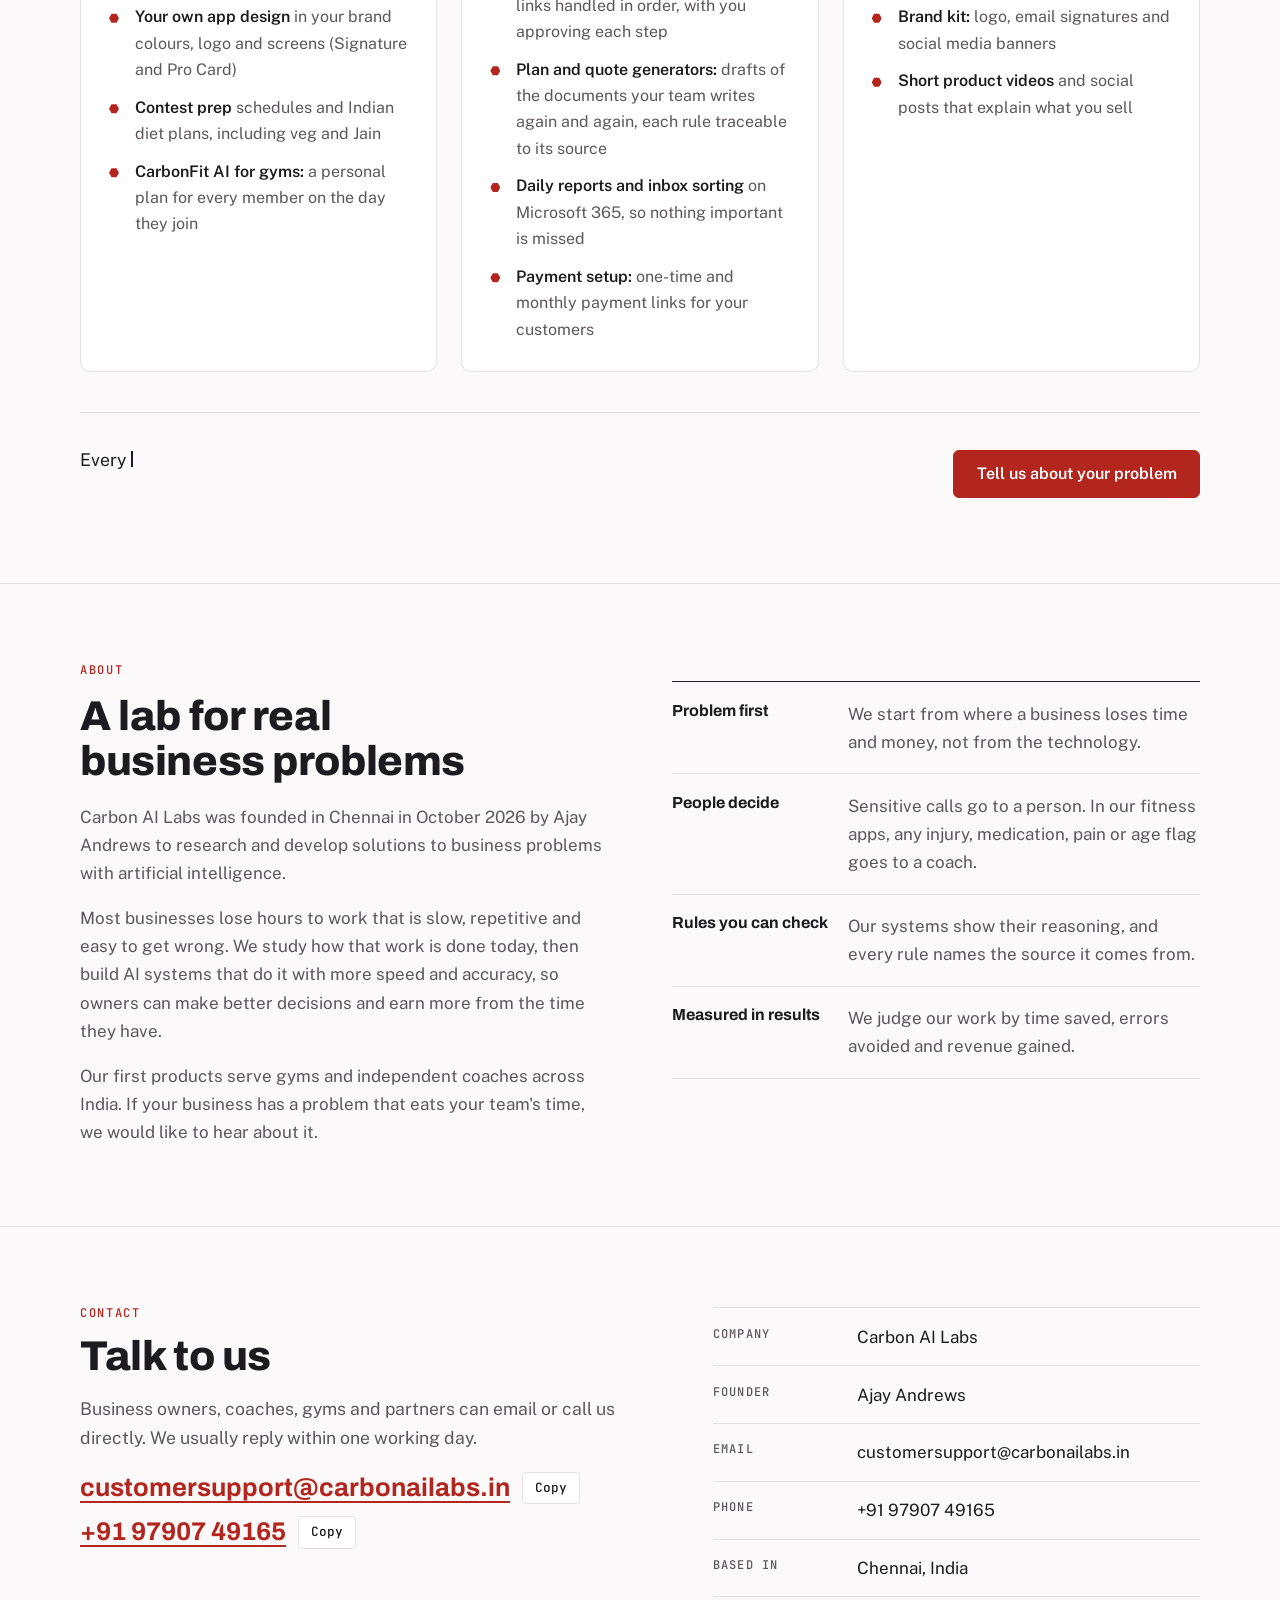
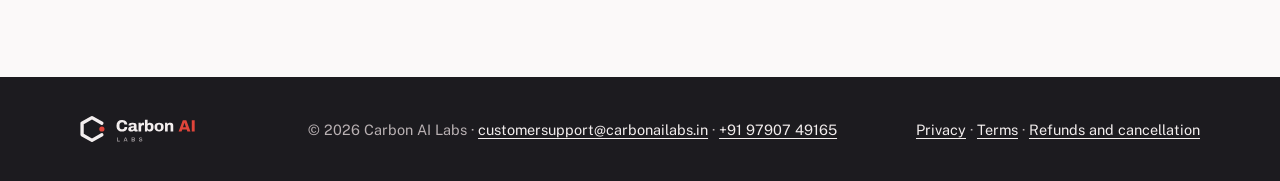
==== commit 17745de7: "Labs header: exact brand gold and blue in the product words, thin outline for legibility Co-Authored" ====
--- a/index.html
+++ b/index.html
@@ -199,11 +199,12 @@
 /* pills restyled to the light header: white chip, hairline border, brand colour kept in the dot */
 .top nav .studio-link,.top nav .desk-link{background:#fff;color:var(--carbon);border:1px solid var(--line);padding:.4rem .8rem;font-weight:500;box-shadow:0 1px 2px rgba(28,27,31,.04)}
 .top nav .studio-link::before,.top nav .desk-link::before{display:none}
-/* product lockup in the words: Carbon + AI in crimson + product name in its colour (readable shade on white) */
+/* product lockup in the words: Carbon + AI in crimson + product name in its colour (exact brand colours) */
 .top nav .studio-link,.top nav .desk-link{gap:.28em}
 .top nav .ai{color:var(--crimson)}
-.top nav .studio-link .pn{color:#8A6A00;font-weight:600}
-.top nav .desk-link .pn{color:#0284C7;font-weight:600}
+.top nav .studio-link .pn{color:#F5C518;font-weight:700}
+.top nav .desk-link .pn{color:#38BDF8;font-weight:700}
+.top nav .pn{-webkit-text-stroke:.35px rgba(28,27,31,.55);text-shadow:0 1px 0 rgba(28,27,31,.18)} /* exact brand colours kept; thin outline for legibility on white */
 .top nav .studio-link:hover{color:var(--carbon);border-color:#F5C518;background:#FFFCF0}
 .top nav .desk-link:hover{color:var(--carbon);border-color:#38BDF8;background:#F2FAFE}
 @media (max-width:560px){.top nav .studio-link + .desk-link{margin-left:0}.top nav .desk-link{margin-right:0}.top nav .desk-link::after{display:none}}
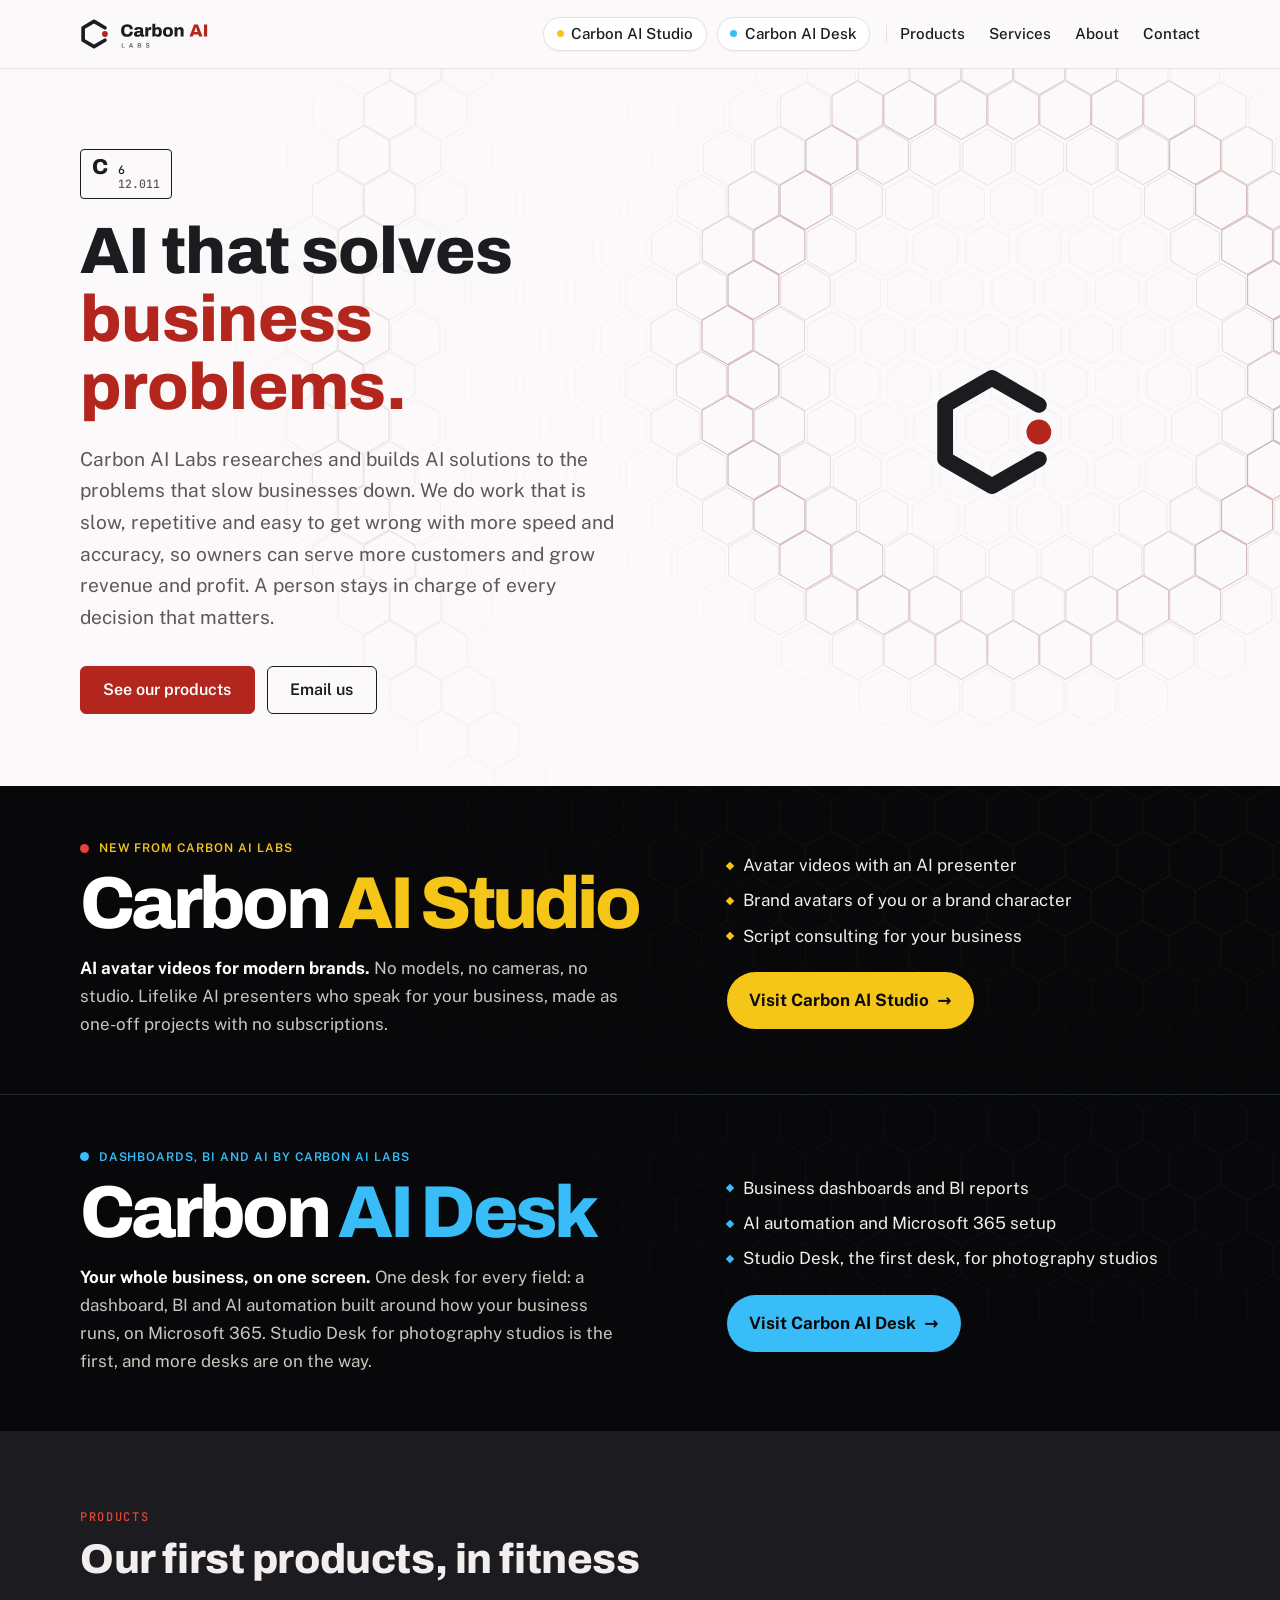
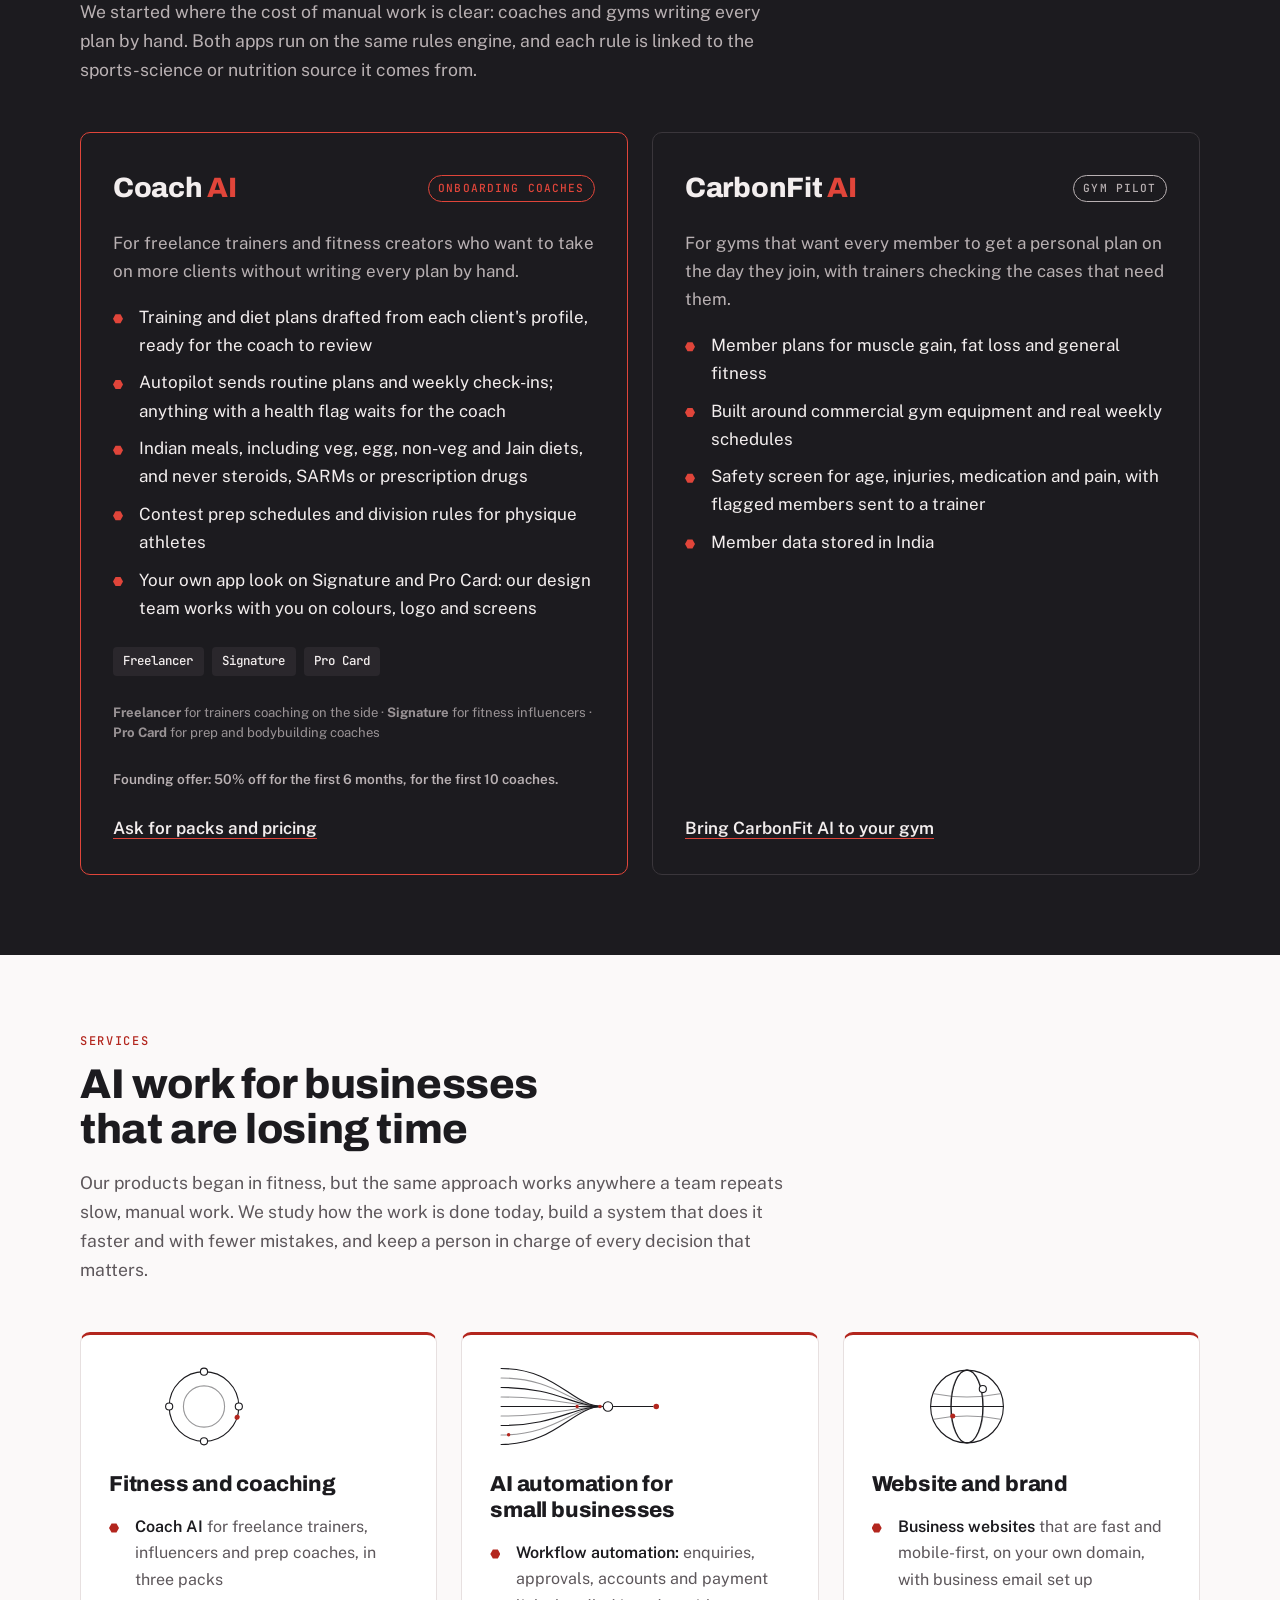
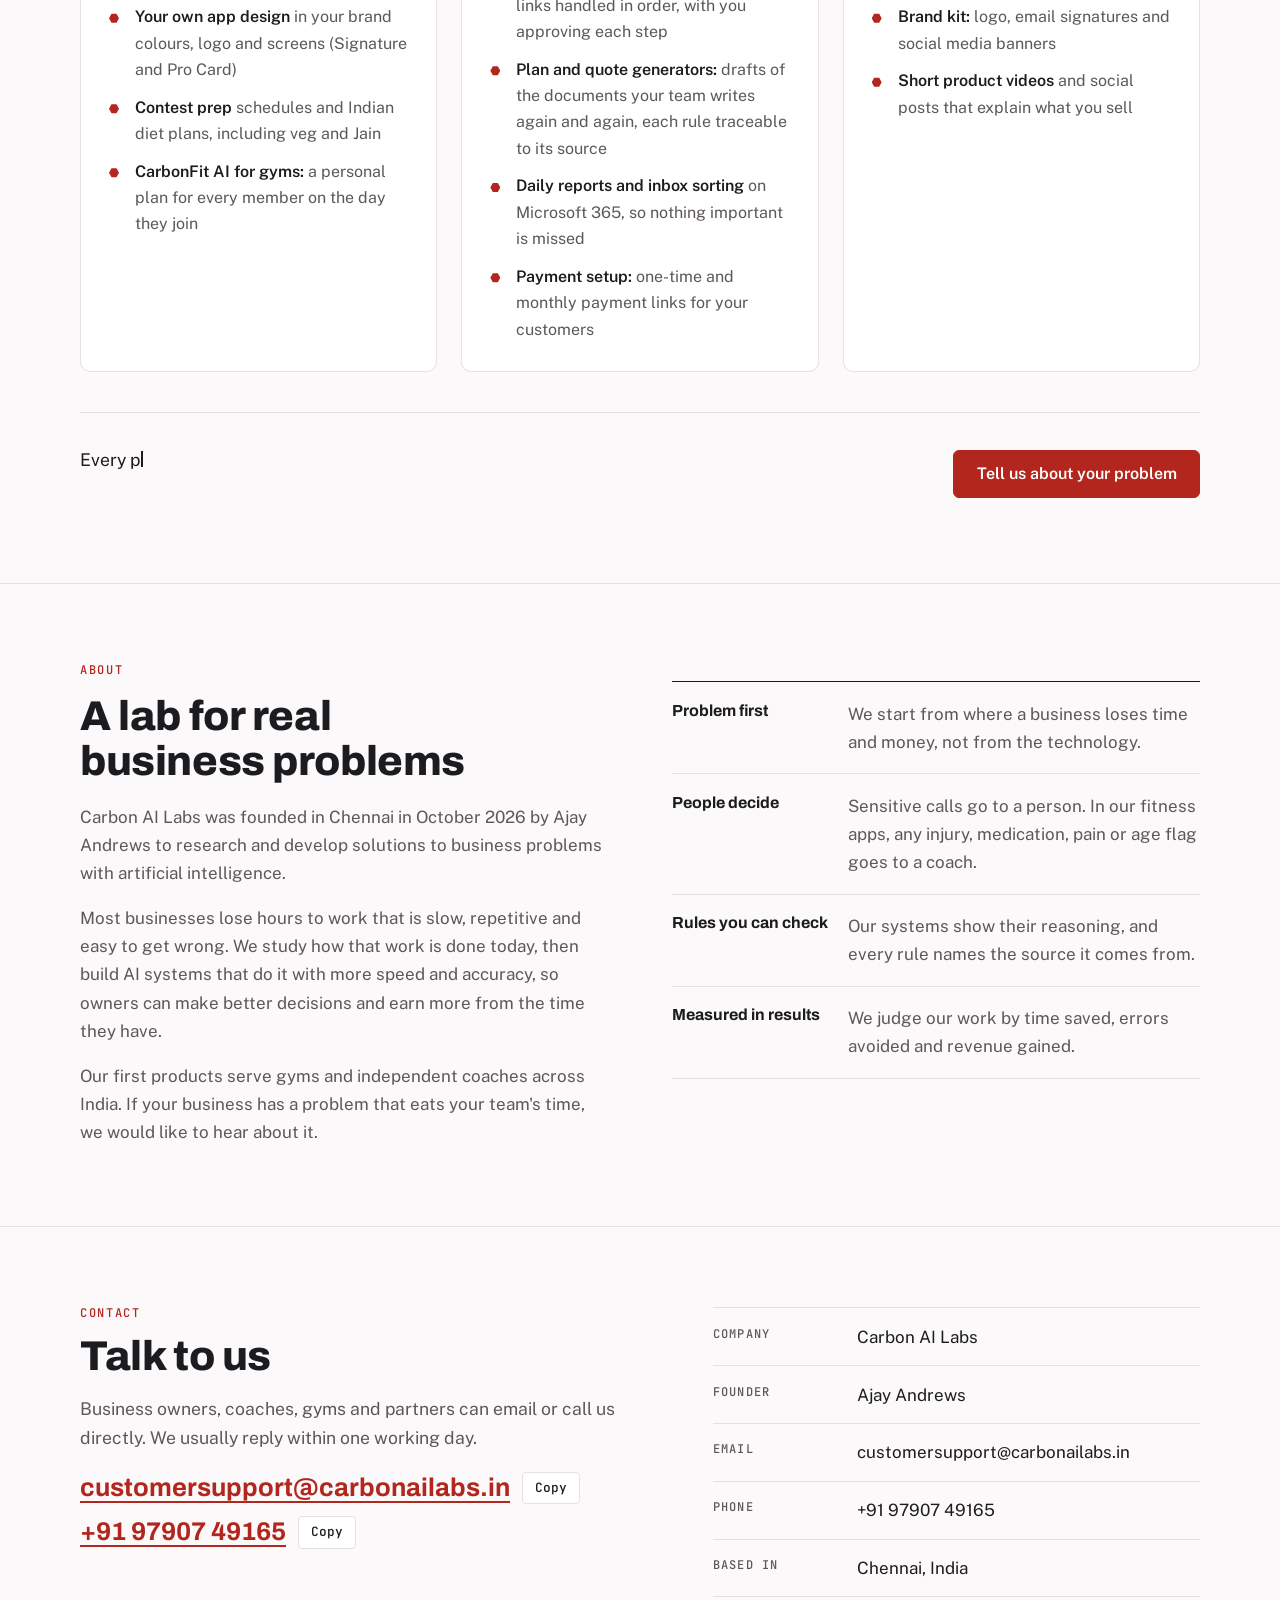
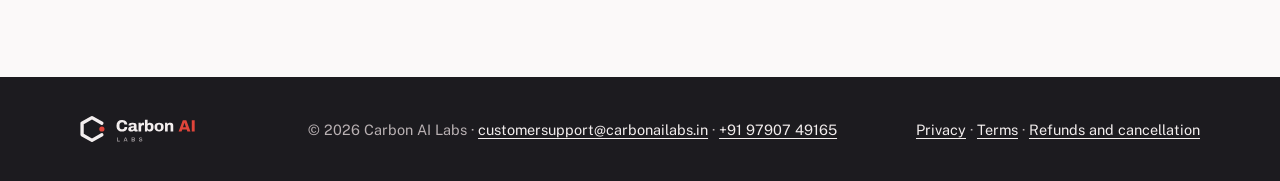
==== commit 2245489e: "Labs header: back to v3 light pills with brand-colour dots (Ajay's pick) Co-Authored-By: Claude Opus" ====
--- a/index.html
+++ b/index.html
@@ -198,13 +198,6 @@
 .top nav .desk-link::after{content:"";position:absolute;right:-1.1rem;top:22%;bottom:22%;width:1px;background:var(--line)}
 /* pills restyled to the light header: white chip, hairline border, brand colour kept in the dot */
 .top nav .studio-link,.top nav .desk-link{background:#fff;color:var(--carbon);border:1px solid var(--line);padding:.4rem .8rem;font-weight:500;box-shadow:0 1px 2px rgba(28,27,31,.04)}
-.top nav .studio-link::before,.top nav .desk-link::before{display:none}
-/* product lockup in the words: Carbon + AI in crimson + product name in its colour (exact brand colours) */
-.top nav .studio-link,.top nav .desk-link{gap:.28em}
-.top nav .ai{color:var(--crimson)}
-.top nav .studio-link .pn{color:#F5C518;font-weight:700}
-.top nav .desk-link .pn{color:#38BDF8;font-weight:700}
-.top nav .pn{-webkit-text-stroke:.35px rgba(28,27,31,.55);text-shadow:0 1px 0 rgba(28,27,31,.18)} /* exact brand colours kept; thin outline for legibility on white */
 .top nav .studio-link:hover{color:var(--carbon);border-color:#F5C518;background:#FFFCF0}
 .top nav .desk-link:hover{color:var(--carbon);border-color:#38BDF8;background:#F2FAFE}
 @media (max-width:560px){.top nav .studio-link + .desk-link{margin-left:0}.top nav .desk-link{margin-right:0}.top nav .desk-link::after{display:none}}
@@ -214,8 +207,8 @@
   <div class="wrap">
     <a href="#top" aria-label="Carbon AI Labs home"><img src="assets/logo-light.svg" alt="Carbon AI Labs" width="173" height="44"></a>
     <nav aria-label="Main">
-      <a href="/carbon-ai-studio/" class="studio-link">Carbon <span class="ai">AI</span> <span class="pn">Studio</span></a>
-      <a href="/carbon-ai-desk/" class="desk-link">Carbon <span class="ai">AI</span> <span class="pn">Desk</span></a>
+      <a href="/carbon-ai-studio/" class="studio-link">Carbon AI Studio</a>
+      <a href="/carbon-ai-desk/" class="desk-link">Carbon AI Desk</a>
       <a href="#products">Products</a>
       <a href="#services">Services</a>
       <a href="#about">About</a>
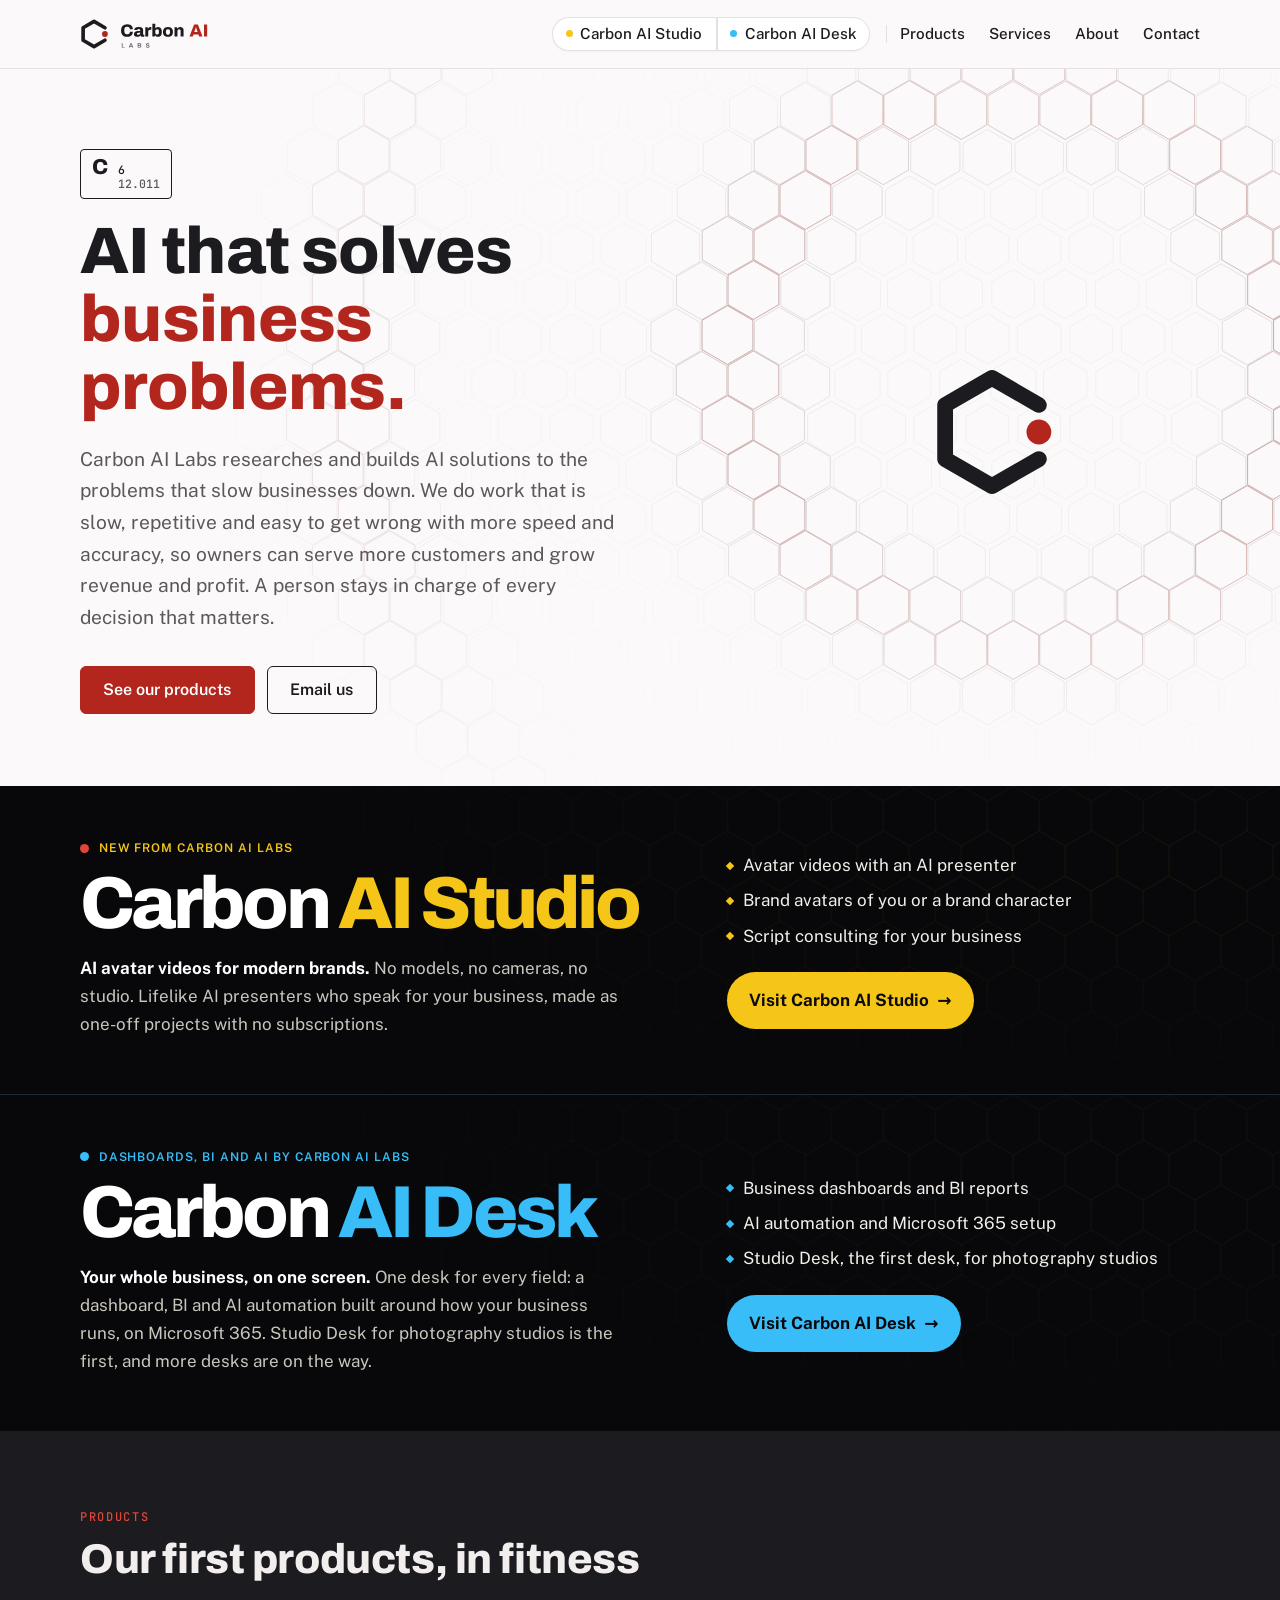
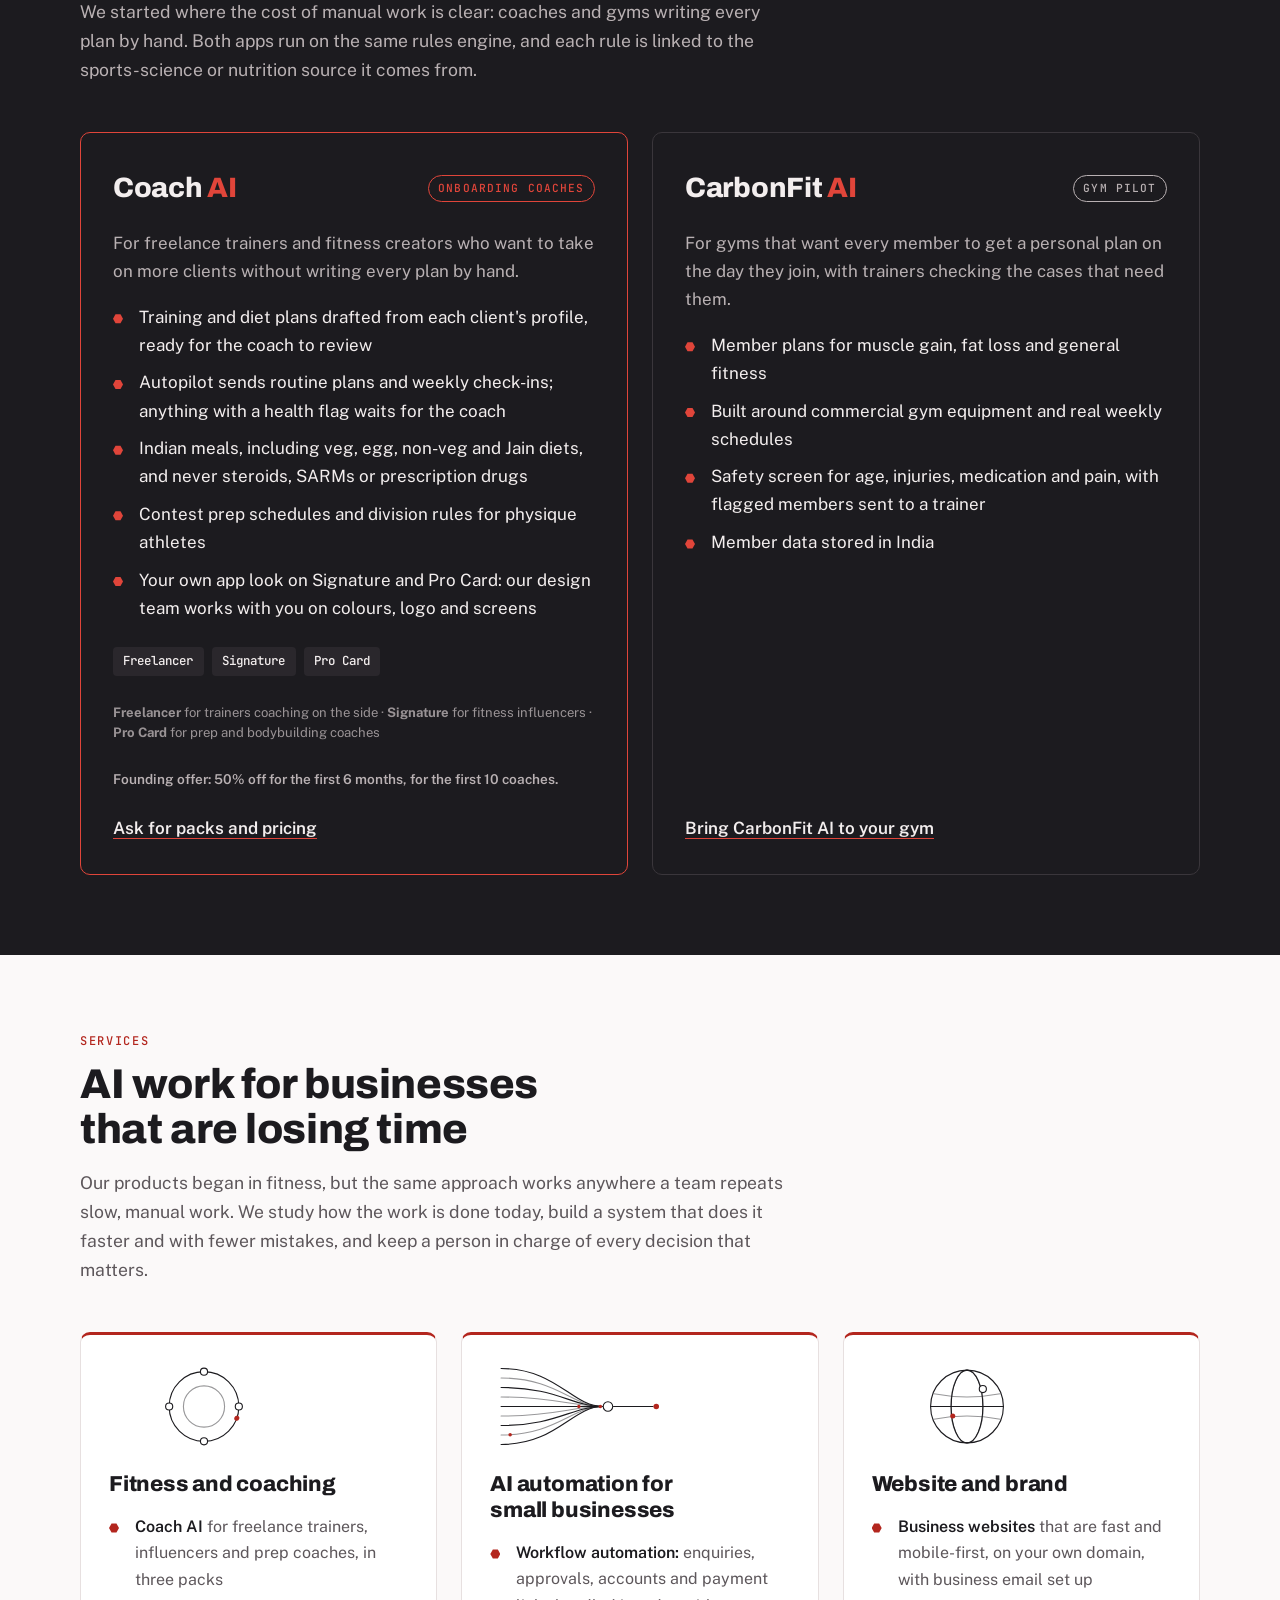
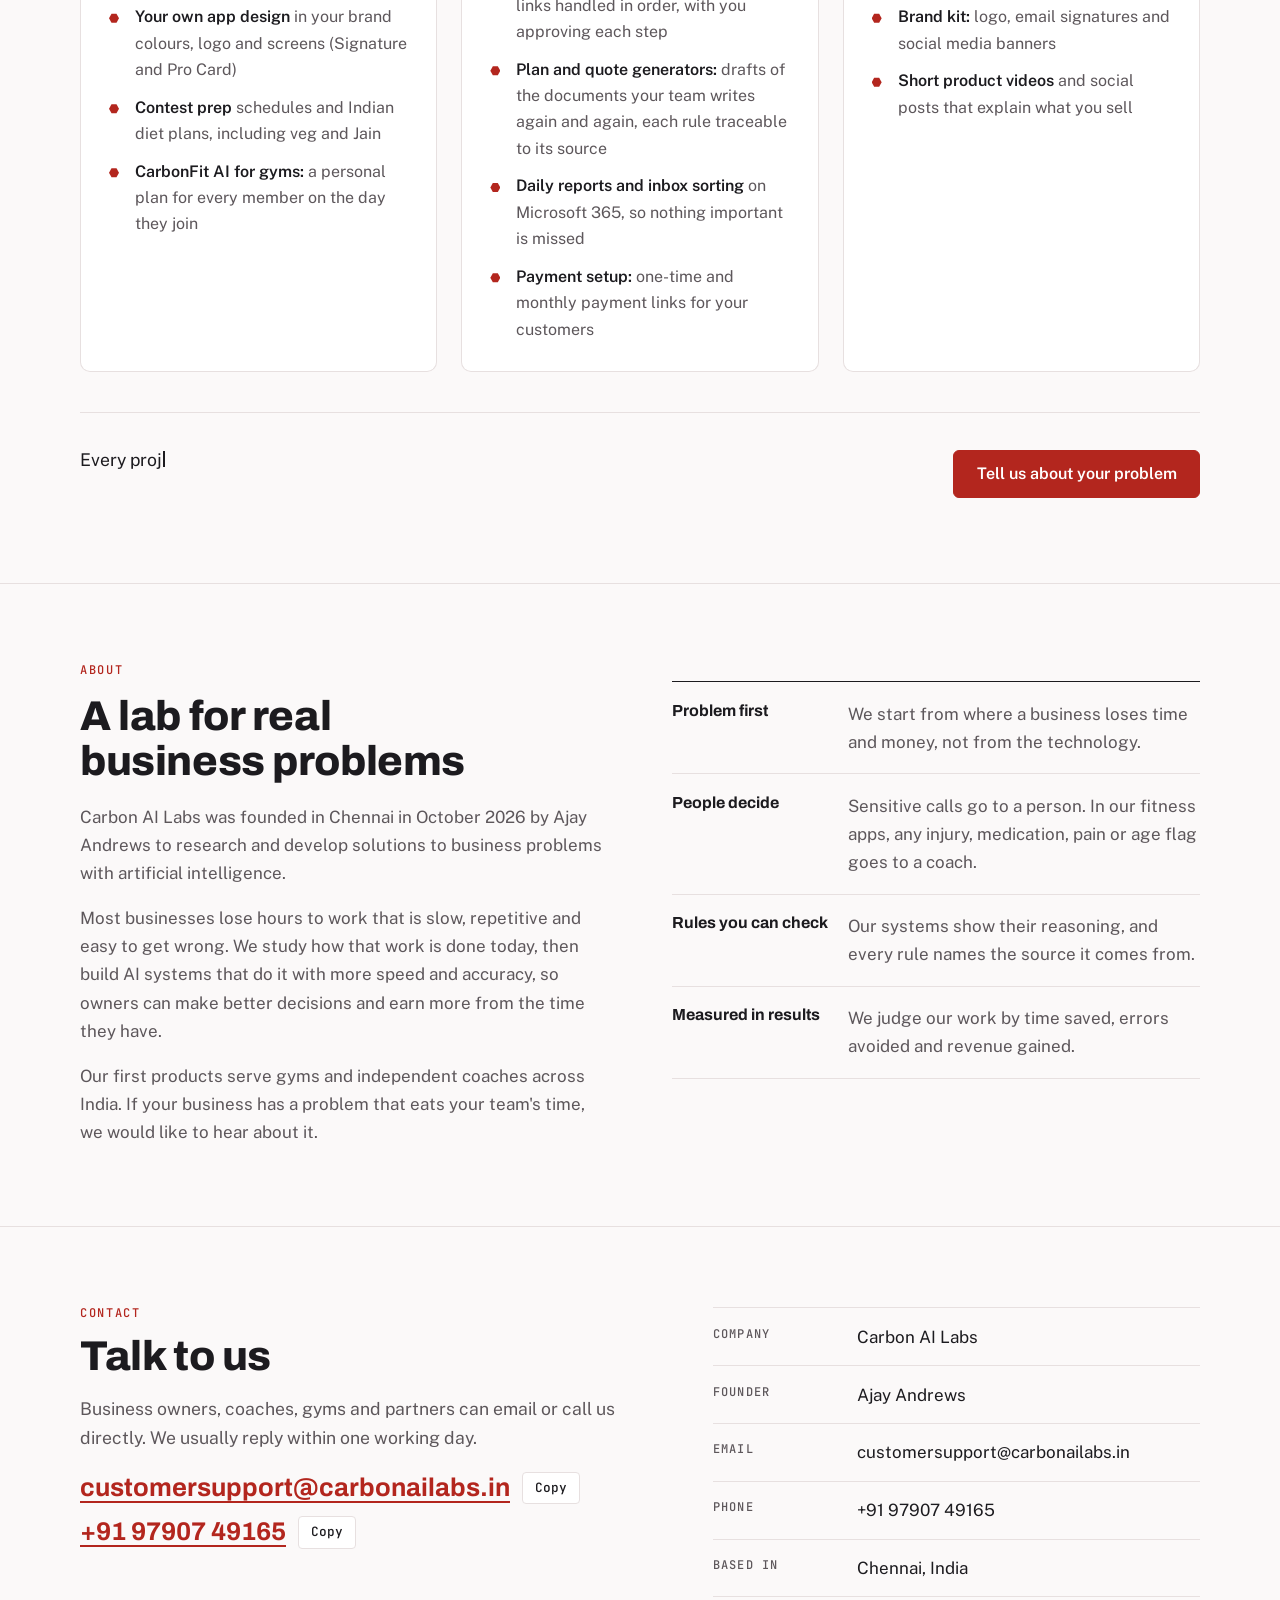
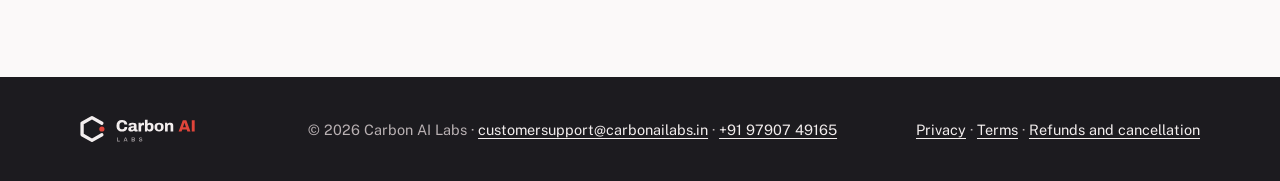
==== commit 275cc267: "Labs header: Studio and Desk chips grouped in one capsule Co-Authored-By: Claude Opus 5.5 <noreply@a" ====
--- a/index.html
+++ b/index.html
@@ -200,7 +200,10 @@
 .top nav .studio-link,.top nav .desk-link{background:#fff;color:var(--carbon);border:1px solid var(--line);padding:.4rem .8rem;font-weight:500;box-shadow:0 1px 2px rgba(28,27,31,.04)}
 .top nav .studio-link:hover{color:var(--carbon);border-color:#F5C518;background:#FFFCF0}
 .top nav .desk-link:hover{color:var(--carbon);border-color:#38BDF8;background:#F2FAFE}
-@media (max-width:560px){.top nav .studio-link + .desk-link{margin-left:0}.top nav .desk-link{margin-right:0}.top nav .desk-link::after{display:none}}
+/* both products in one grouped capsule with a hairline divider */
+.top nav .studio-link{border-radius:999px 0 0 999px;border-right:0;padding-right:.85rem}
+.top nav .studio-link + .desk-link{margin-left:-1.5rem;border-radius:0 999px 999px 0;padding-left:.85rem;box-shadow:inset 1px 0 0 var(--line),0 1px 2px rgba(28,27,31,.04)}
+@media (max-width:560px){.top nav .studio-link + .desk-link{margin-left:-.6rem}.top nav .desk-link{margin-right:0}.top nav .desk-link::after{display:none}}
 </style>
 
 <header class="top">
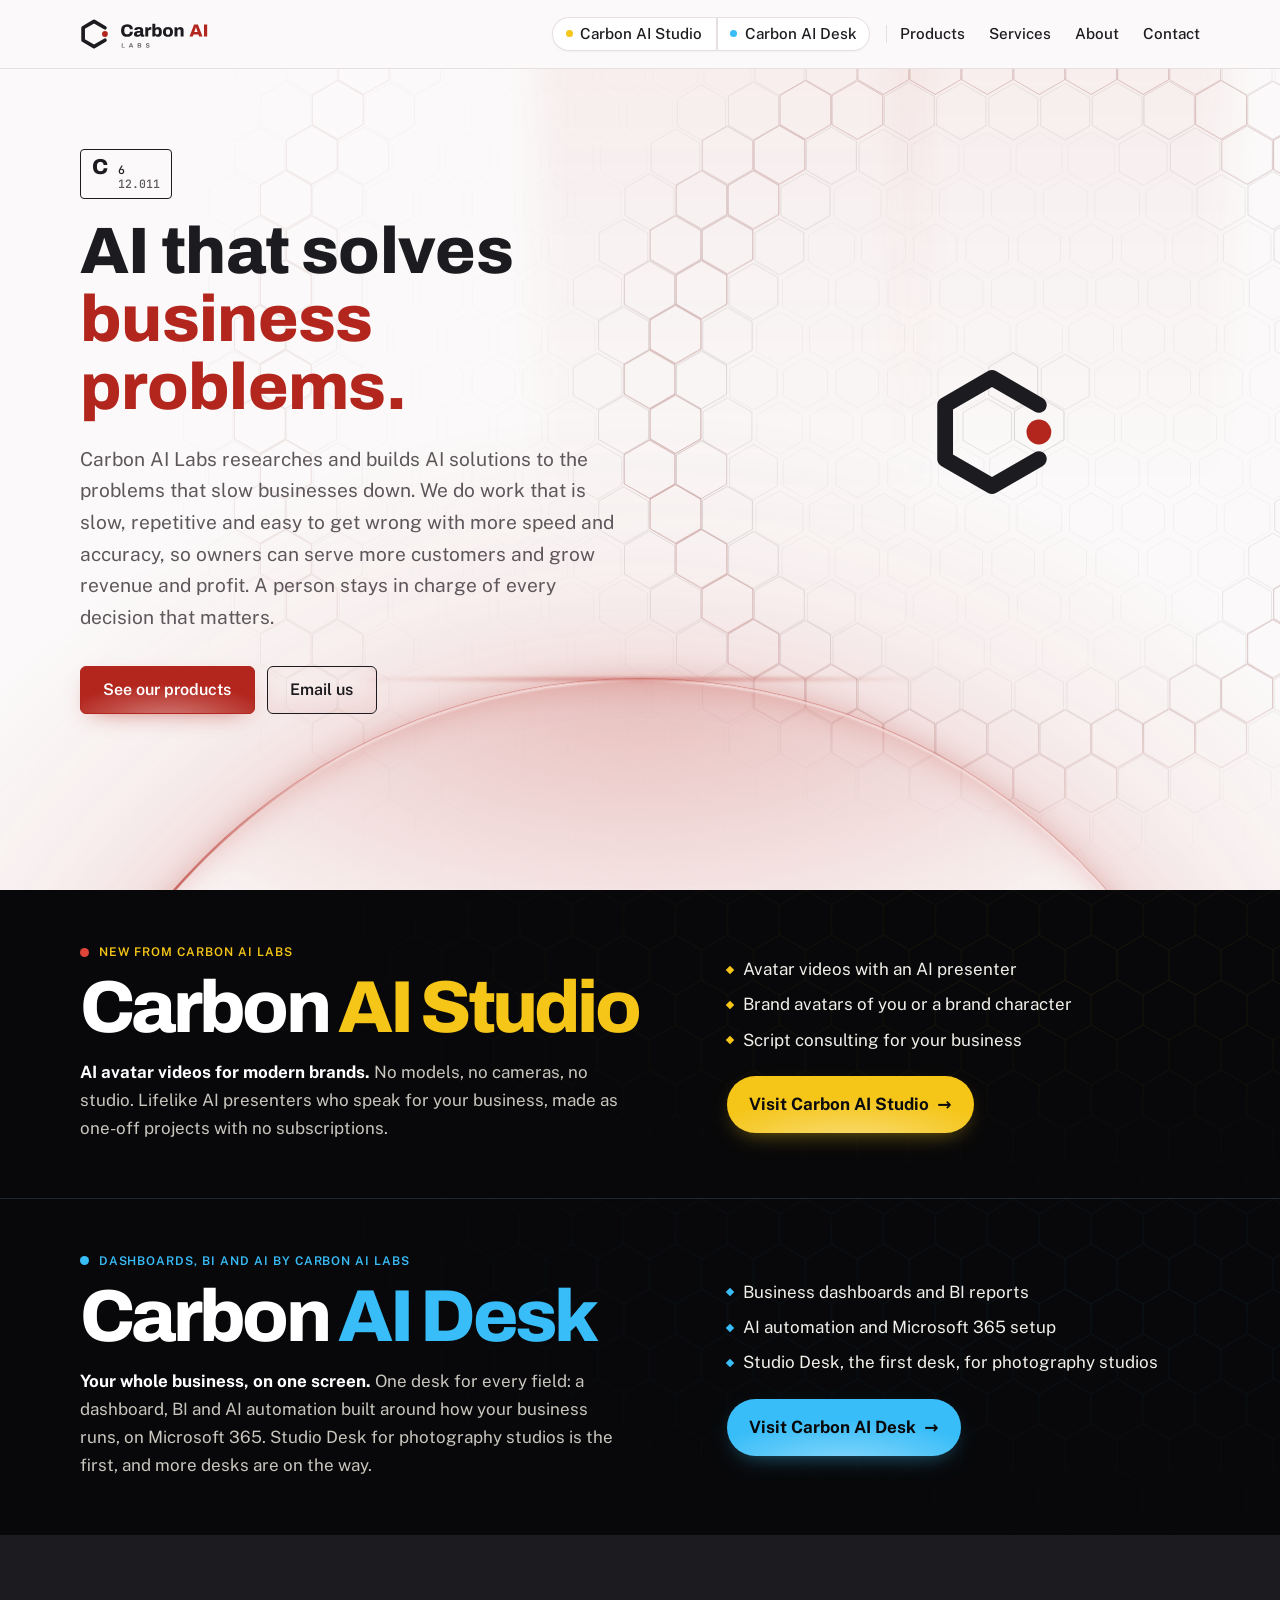
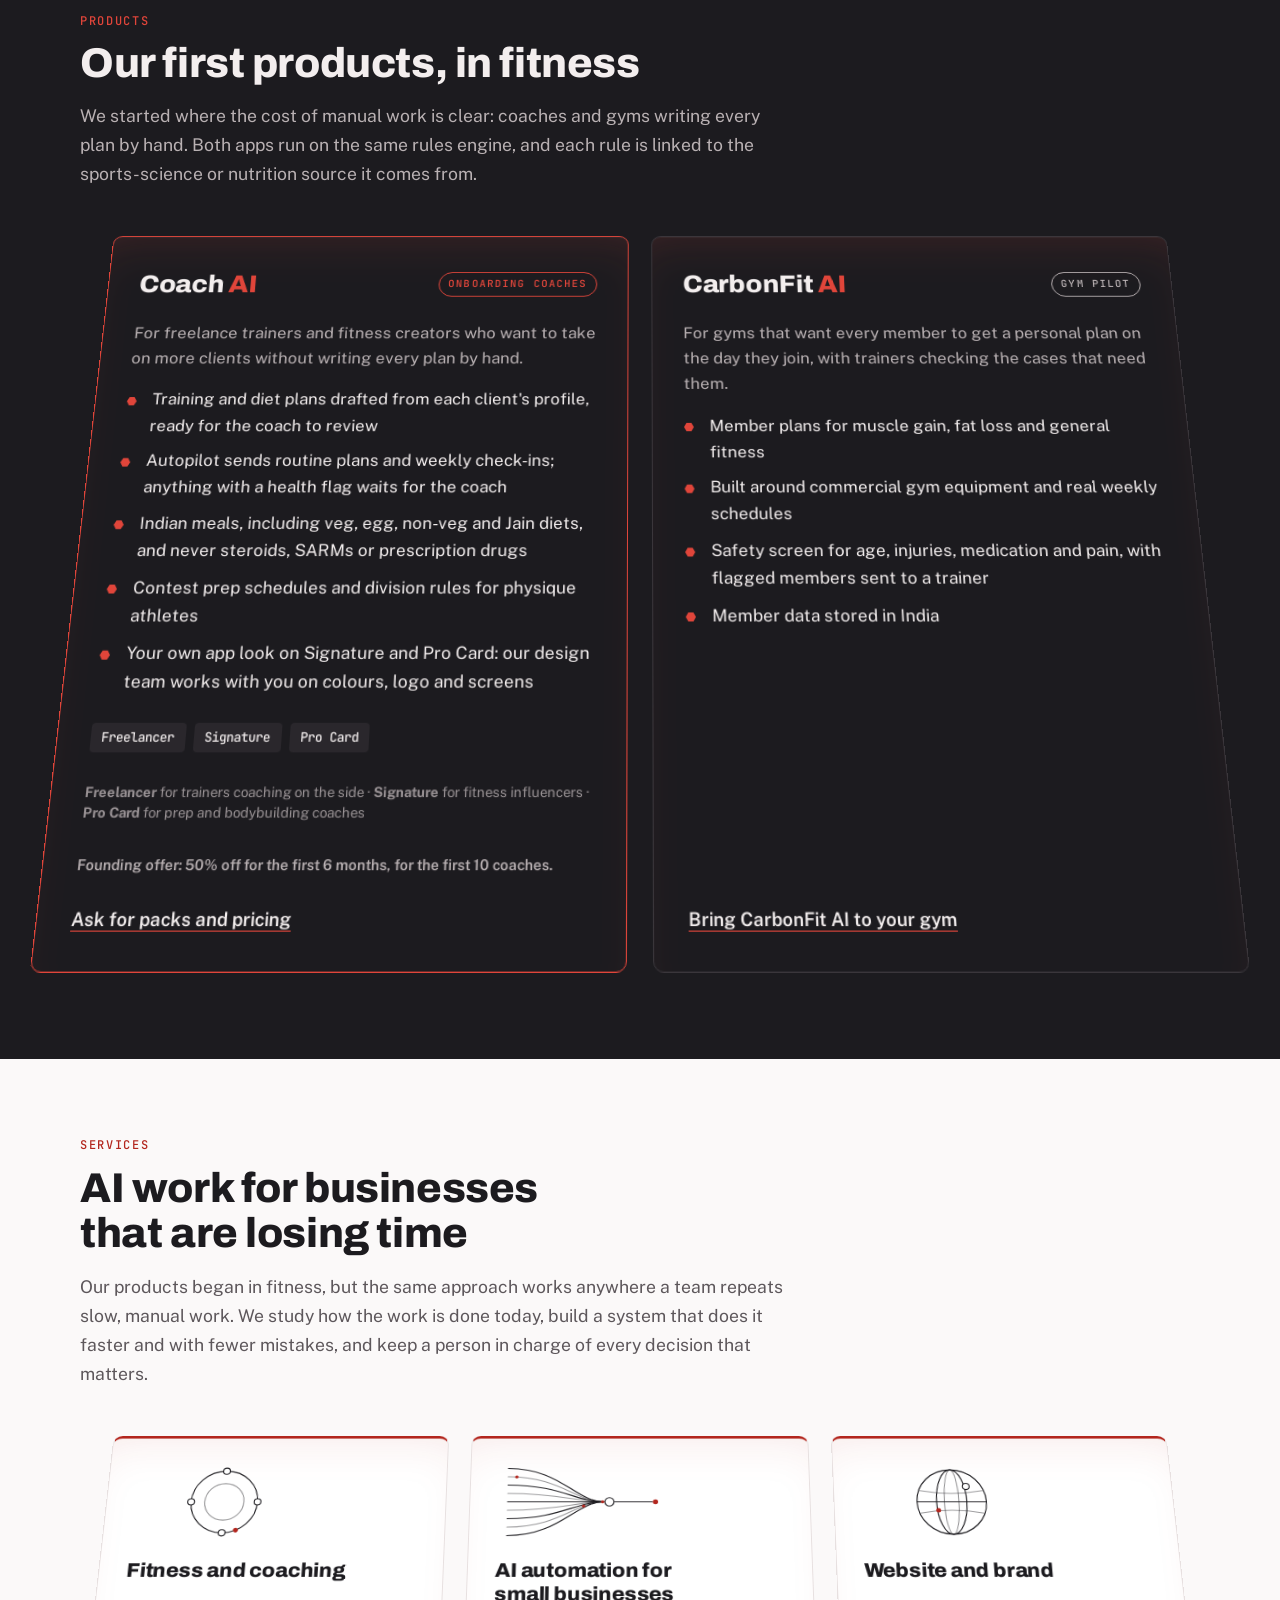
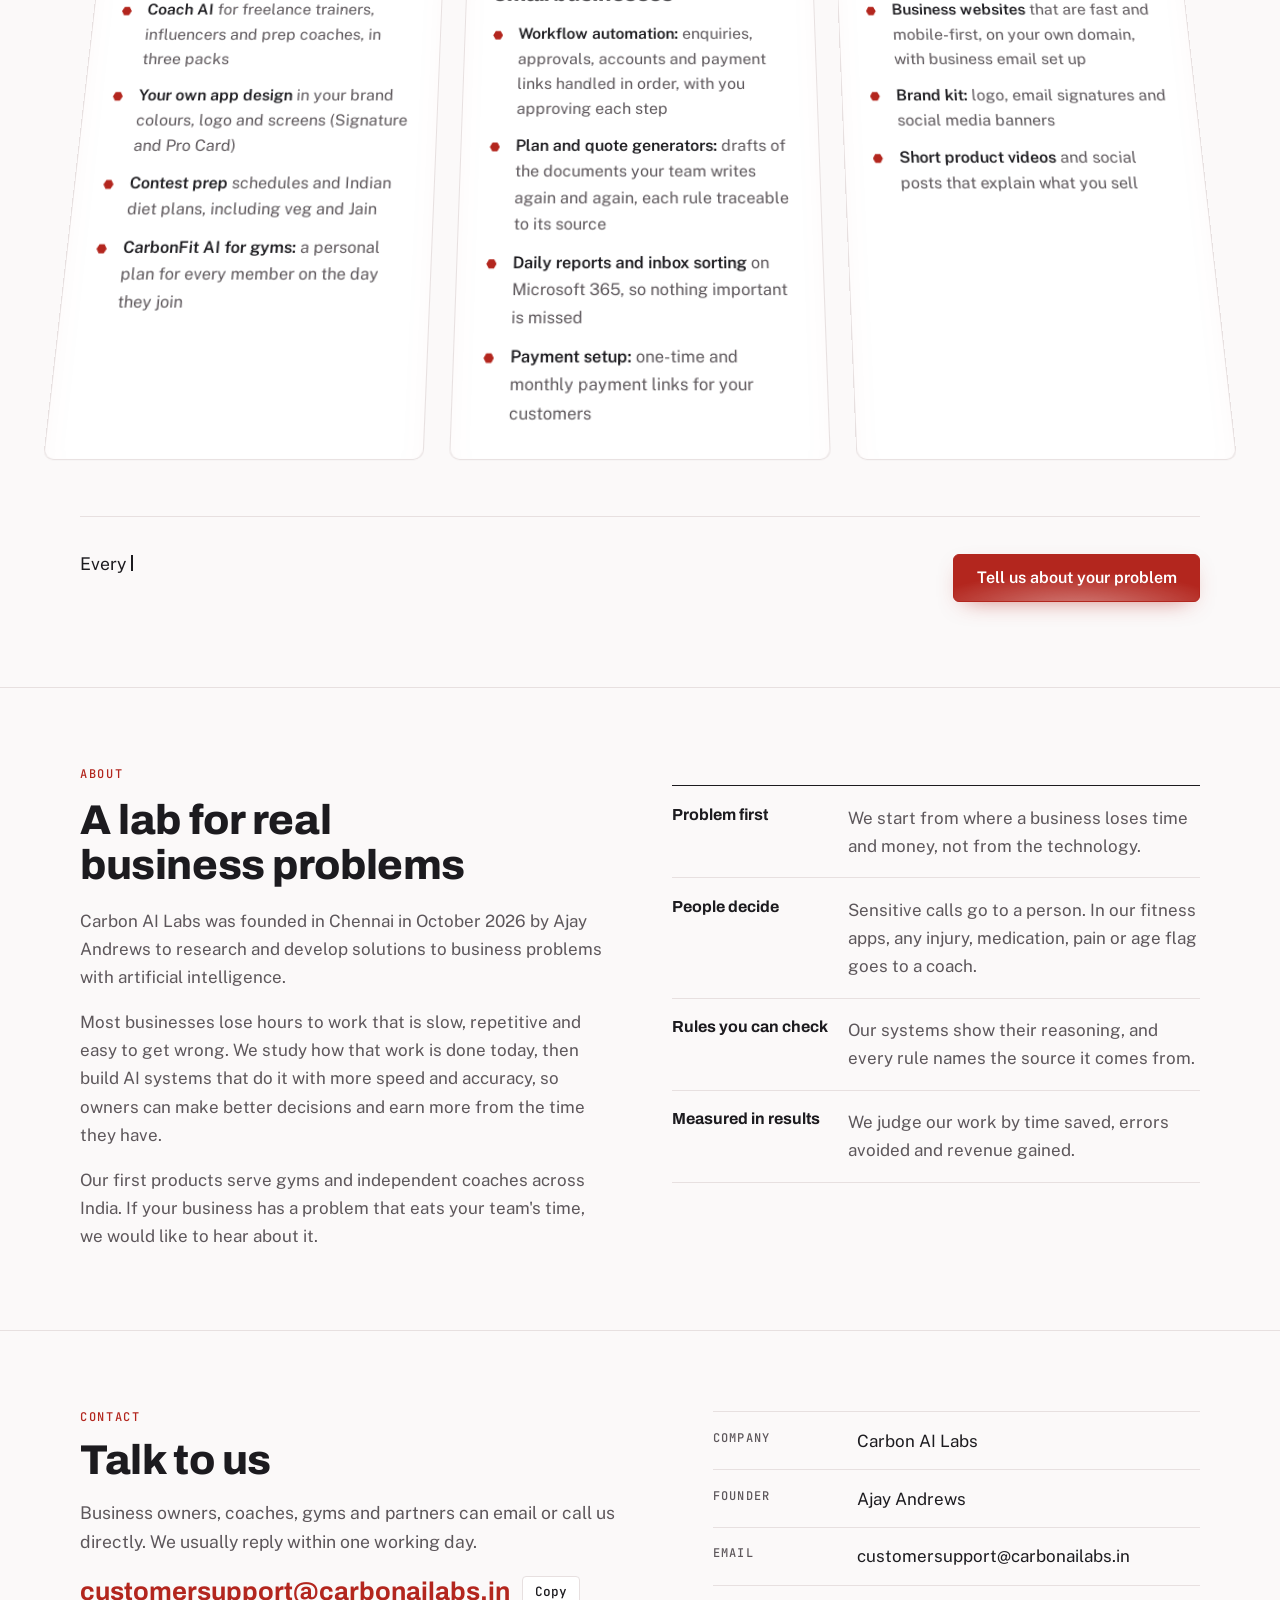
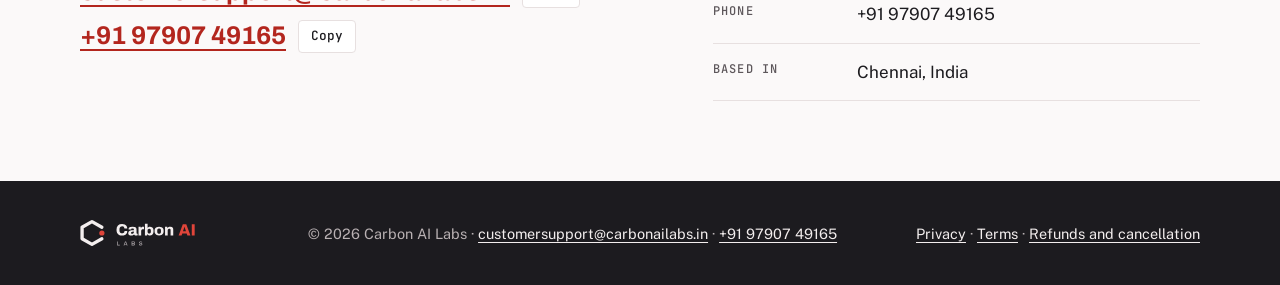
==== commit 9cae78b1: "Motion FX layer from the RedSun reference: rising eclipse, light beams, glow buttons, glass panels S" ====
--- a/index.html
+++ b/index.html
@@ -1,5 +1,5 @@
 <!doctype html>
-<html lang="en">
+<html lang="en" data-fx="labs">
 <head>
 <meta charset="utf-8">
 <meta name="viewport" content="width=device-width, initial-scale=1, viewport-fit=cover">
@@ -20,6 +20,8 @@
 <script src="assets/analytics.js" defer></script>
 <link rel="stylesheet" href="assets/motion.css">
 <script src="assets/motion.js" defer></script>
+<link rel="stylesheet" href="assets/fx.css">
+<script src="assets/fx.js" defer></script>
 </head>
 <body>
 <style>
@@ -290,7 +292,7 @@
         <h2>Our first products, in fitness</h2>
         <p>We started where the cost of manual work is clear: coaches and gyms writing every plan by hand. Both apps run on the same rules engine, and each rule is linked to the sports-science or nutrition source it comes from.</p>
       </div>
-      <div class="grid2" data-stagger>
+      <div class="grid2" data-stagger data-fx-tilt>
         <article class="product lead rv">
           <div class="row">
             <h3>Coach <i>AI</i></h3>
@@ -334,7 +336,7 @@
         <h2>AI work for businesses that are losing time</h2>
         <p>Our products began in fitness, but the same approach works anywhere a team repeats slow, manual work. We study how the work is done today, build a system that does it faster and with fewer mistakes, and keep a person in charge of every decision that matters.</p>
       </div>
-      <div class="grid3" data-stagger>
+      <div class="grid3" data-stagger data-fx-tilt>
         <article class="service rv">
           <div class="svc-art" data-art="orbit"></div>
           <h3>Fitness and coaching</h3>
--- a/assets/motion.css
+++ b/assets/motion.css
@@ -22,7 +22,10 @@
           mask-image:radial-gradient(120% 90% at 78% 40%,#000 25%,transparent 78%)}
 .has-wave{position:relative;isolation:isolate}
 .has-wave > .wrap{position:relative;z-index:1}
-@media (max-width:720px){.wave{opacity:.6}}
+@media (max-width:720px){
+  .wave{opacity:.85;-webkit-mask-image:radial-gradient(130% 55% at 65% 30%,#000 30%,transparent 80%);mask-image:radial-gradient(130% 55% at 65% 30%,#000 30%,transparent 80%)}
+  .has-wave > svg.ring{display:none} /* one hexagon motif on small screens: the moving field */
+}
 
 /* self-drawing line art */
 .art{display:block;width:100%;max-width:220px;height:auto;color:var(--art-ink);overflow:visible}
--- a/assets/fx.css
+++ b/assets/fx.css
@@ -0,0 +1,126 @@
+/* Carbon AI Labs FX layer (Labs, Studio, Desk).
+   Reference: RedSun Webflow template (rising eclipse horizon, light beams, cursor light,
+   glow buttons, glass panels that flatten on scroll, blur-in text, spotlight cards).
+   Colours are NOT changed: every effect takes the page's own brand colour from --fx
+   (Labs crimson, Studio gold, Desk blue; the Labs bands keep their own gold and blue).
+   Works on top of motion.css. Reduced motion: still glow, nothing moves. */
+
+html[data-fx="labs"]  {--fx:179,38,30;  --fx-2:224,69,58; --fx-ground:251,249,249; --fx-rim:255,255,255; --fx-beam:179,38,30;  --fx-beam-a:.06; --fx-glow:.20; --fx-card:.06}
+html[data-fx="studio"]{--fx:245,197,24; --fx-2:224,69,58; --fx-ground:8,8,10;      --fx-rim:255,246,214; --fx-beam:255,255,255; --fx-beam-a:.07; --fx-glow:.42; --fx-card:.10}
+html[data-fx="desk"]  {--fx:56,189,248; --fx-2:2,132,199; --fx-ground:8,8,10;      --fx-rim:224,244,255; --fx-beam:255,255,255; --fx-beam-a:.07; --fx-glow:.42; --fx-card:.10}
+/* sub themes inside the Labs page keep their own colour */
+html[data-fx] .products,html[data-fx] .studio-band{--fx-rim:255,246,214;--fx-card:.10}
+html[data-fx] .studio-band{--fx:245,197,24;--fx-2:224,69,58;--fx-ground:8,8,10}
+html[data-fx] .studio-band.desk-band{--fx:56,189,248;--fx-2:2,132,199;--fx-rim:224,244,255}
+html[data-fx] .products{--fx:224,69,58}
+html[data-fx] .edition.main{--fx:52,211,153}
+
+/* ---------- scroll progress (crimson mix leads, brand colour follows) ---------- */
+.fx-progress{position:fixed;left:0;top:0;height:2px;width:100%;z-index:50;pointer-events:none;transform-origin:0 50%;transform:scaleX(var(--sp,0));
+  background:linear-gradient(90deg,rgb(var(--fx-2)) 0 38%,rgb(var(--fx)) 100%);box-shadow:0 0 12px rgba(var(--fx),.7)}
+
+/* ---------- glass header that firms up once you scroll ---------- */
+html[data-fx] .top{transition:box-shadow .35s ease,background-color .35s ease}
+html[data-fx] .top.fx-scrolled{box-shadow:0 1px 0 rgba(var(--fx),.16),0 18px 40px -28px rgba(0,0,0,.55);-webkit-backdrop-filter:saturate(1.5) blur(18px);backdrop-filter:saturate(1.5) blur(18px)}
+
+/* ---------- hero stage ---------- */
+.hero.fx-stage{position:relative;isolation:isolate;overflow:hidden}
+.hero.fx-stage > .wrap{position:relative;z-index:2}
+.fx-layer{position:absolute;inset:0;pointer-events:none;overflow:hidden;z-index:1}
+
+/* eclipse horizon: a brand-coloured sun rising from under the hero */
+.fx-sun{position:absolute;left:50%;top:var(--sun-top,100%);width:min(150vw,1240px);aspect-ratio:1;
+  transform:translate(-50%,calc(-1 * (var(--cap,17%) + var(--p,0) * 9%))) scale(calc(1 + var(--p,0) * .12));will-change:transform}
+/* Studio and Desk: the sun sits just under the glass panel's top edge and rises above it (fx.js sets --sun-top) */
+.fx-stage.fx-anchored .fx-sun{--cap:-3%}
+/* Labs: room under the buttons so the horizon never crosses the copy */
+html[data-fx="labs"] .hero .wrap{padding-bottom:11rem}
+html[data-fx="labs"] .fx-beams span:nth-child(1){display:none}
+.fx-sun i{position:absolute;border-radius:50%;display:block}
+.fx-sun .glow{inset:-22%;background:radial-gradient(closest-side,rgba(var(--fx),var(--fx-glow)) 66%,rgba(var(--fx),calc(var(--fx-glow) * .35)) 80%,rgba(var(--fx),0) 100%);
+  filter:blur(26px);opacity:calc(.7 + var(--p,0) * .3);animation:fx-breathe 7s ease-in-out infinite}
+.fx-sun .disc{inset:0;background:radial-gradient(120% 60% at 50% 0%,rgba(var(--fx),.16),rgb(var(--fx-ground)) 46%);
+  box-shadow:0 0 0 1px rgba(var(--fx),.55),0 -4px 28px rgba(var(--fx),.55),inset 0 14px 36px -10px rgba(var(--fx),.7),inset 0 2px 2px rgba(var(--fx-rim),.6)}
+.fx-sun .rim{inset:-1px;background:conic-gradient(from 0deg,transparent 0 58%,rgba(var(--fx),.95) 68%,rgba(var(--fx-rim),1) 75%,rgba(var(--fx),.95) 82%,transparent 92%);
+  -webkit-mask:radial-gradient(farthest-side,transparent calc(100% - 3px),#000 calc(100% - 2px));mask:radial-gradient(farthest-side,transparent calc(100% - 3px),#000 calc(100% - 2px));
+  filter:blur(.6px) drop-shadow(0 0 6px rgba(var(--fx),.9));animation:fx-spin 16s linear infinite}
+.fx-sun .flare{left:50%;top:-2px;width:46%;height:4px;border-radius:4px;transform:translateX(-50%);
+  background:linear-gradient(90deg,transparent,rgba(var(--fx-rim),.95),transparent);filter:blur(1.5px);opacity:calc(.55 + var(--p,0) * .45)}
+html[data-fx="labs"] .fx-sun .flare{background:linear-gradient(90deg,transparent,rgba(var(--fx),.75),transparent)}
+html[data-fx="labs"] .fx-sun .disc{box-shadow:0 0 0 1px rgba(var(--fx),.38),0 -4px 26px rgba(var(--fx),.22),inset 0 14px 34px -12px rgba(var(--fx),.28),inset 0 2px 2px #fff}
+@keyframes fx-spin{to{transform:rotate(360deg)}}
+@keyframes fx-breathe{0%,100%{transform:scale(1)}50%{transform:scale(1.035)}}
+
+/* light beams from above */
+.fx-beams span{position:absolute;top:-12%;width:min(26vw,340px);height:88%;transform-origin:50% 0;border-radius:0 0 50% 50%;
+  background:linear-gradient(rgba(var(--fx-beam),var(--fx-beam-a)) 4%,rgba(var(--fx-beam),0) 72%);filter:blur(16px);animation:fx-sway 11s ease-in-out infinite}
+.fx-beams span:nth-child(1){left:14%;--r:22deg;animation-duration:12s}
+.fx-beams span:nth-child(2){left:42%;--r:4deg;height:96%;width:min(30vw,400px);animation-duration:9s;animation-delay:-3s}
+.fx-beams span:nth-child(3){left:70%;--r:-20deg;animation-duration:13s;animation-delay:-6s}
+@keyframes fx-sway{0%,100%{transform:rotate(var(--r)) scaleY(1);opacity:.85}50%{transform:rotate(calc(var(--r) * .7)) scaleY(1.06);opacity:1}}
+
+/* soft light that follows the pointer */
+.fx-cursor{position:absolute;left:0;top:0;width:460px;height:460px;margin:-230px 0 0 -230px;border-radius:50%;opacity:0;
+  background:radial-gradient(circle,rgba(var(--fx),.16),rgba(var(--fx),0) 65%);transition:opacity .5s ease;will-change:transform}
+html[data-fx="labs"] .fx-cursor{background:radial-gradient(circle,rgba(var(--fx),.09),rgba(var(--fx),0) 65%)}
+.fx-stage.fx-hover .fx-cursor{opacity:1}
+
+/* ---------- hero heading: words arrive out of a blur ---------- */
+html.motion .fx-w{display:inline-block;opacity:0;filter:blur(14px);transform:translateY(.22em);
+  transition:opacity .9s var(--ease-out),filter .9s var(--ease-out),transform .9s var(--ease-out);transition-delay:calc(var(--w,0) * 80ms + 120ms)}
+html.motion .in .fx-w,html.motion .fx-w.in{opacity:1;filter:none;transform:none}
+
+/* every scroll reveal gets a light de-blur on top of the rise */
+html.motion[data-fx] .rv{filter:blur(6px);transition:opacity .7s var(--ease-out),transform .7s var(--ease-out),filter .8s var(--ease-out);transition-delay:calc(var(--i,0) * 90ms)}
+html.motion[data-fx] .rv.in{filter:none}
+html.motion[data-fx] .rv:has(.fx-w){filter:none}
+
+/* ---------- glass panels that flatten as you scroll (the RedSun app window) ---------- */
+html[data-fx] .finder{background:rgba(var(--fx-ground),.55);-webkit-backdrop-filter:blur(10px);backdrop-filter:blur(10px);border-radius:14px;
+  box-shadow:inset 0 1px 0 rgba(255,255,255,.06),inset 0 28px 56px -28px rgba(var(--fx),.22),0 30px 80px -40px rgba(0,0,0,.8)}
+[data-fx-tilt]{transform-origin:50% 0;will-change:rotate,scale}
+
+/* ---------- glow buttons ---------- */
+html[data-fx] .btn.primary,html[data-fx] .btn.gold,html[data-fx] .top nav .pill,html[data-fx] .studio-band .go{
+  background-image:radial-gradient(90% 120% at 50% 120%,rgba(255,255,255,.42),rgba(255,255,255,0) 70%);
+  box-shadow:0 0 0 0 rgba(var(--fx),0),0 8px 24px -12px rgba(var(--fx),.7);
+  transition:background-color .15s ease,color .15s ease,border-color .15s ease,box-shadow .35s ease,translate .25s var(--ease-out)}
+html[data-fx] .btn.primary:hover,html[data-fx] .btn.gold:hover,html[data-fx] .top nav .pill:hover,html[data-fx] .studio-band .go:hover{
+  box-shadow:0 0 0 1px rgba(var(--fx),.55),0 0 34px rgba(var(--fx),.55)}
+html[data-fx] .btn.ghost{box-shadow:inset 0 -9px 24px rgba(var(--fx),.16);transition:background-color .15s ease,color .15s ease,border-color .15s ease,box-shadow .3s ease,translate .25s var(--ease-out)}
+html[data-fx] .btn.ghost:hover{box-shadow:inset 0 -9px 24px rgba(var(--fx),.3),0 0 24px rgba(var(--fx),.25)}
+html[data-fx="labs"] .btn.ghost{box-shadow:inset 0 -9px 22px rgba(var(--fx),.08)}
+/* a sheen that sweeps across the main buttons now and then */
+html[data-fx] .btn.primary,html[data-fx] .btn.gold,html[data-fx] .studio-band .go{position:relative;overflow:hidden;isolation:isolate}
+html[data-fx] .btn.primary::after,html[data-fx] .btn.gold::after,html[data-fx] .studio-band .go::after{content:"";position:absolute;inset:-2px auto -2px -40%;width:30%;z-index:-1;pointer-events:none;
+  background:linear-gradient(100deg,transparent,rgba(255,255,255,.55),transparent);transform:skewX(-18deg);animation:fx-sheen 5.5s ease-in-out infinite}
+@keyframes fx-sheen{0%,70%{left:-40%}100%{left:130%}}
+
+/* ---------- spotlight cards ---------- */
+.fx-card{position:relative;isolation:isolate}
+html[data-fx] .product,html[data-fx] .promise,html[data-fx] .edition,html[data-fx] .service{box-shadow:inset 0 1px 0 rgba(255,255,255,.05),inset 0 30px 60px -36px rgba(var(--fx),calc(var(--fx-card) * 2.2))}
+.fx-spot{position:absolute;inset:0;border-radius:inherit;pointer-events:none;z-index:-1;opacity:0;transition:opacity .35s ease;
+  background:radial-gradient(380px circle at var(--mx,50%) var(--my,50%),rgba(var(--fx),var(--fx-card)),transparent 60%)}
+.fx-spot::before{content:"";position:absolute;inset:0;border-radius:inherit;padding:1px;
+  background:radial-gradient(240px circle at var(--mx,50%) var(--my,50%),rgba(var(--fx),.95),rgba(var(--fx),0) 70%);
+  -webkit-mask:linear-gradient(#000 0 0) content-box,linear-gradient(#000 0 0);-webkit-mask-composite:xor;mask:linear-gradient(#000 0 0) content-box exclude,linear-gradient(#000 0 0)}
+.fx-card:hover > .fx-spot{opacity:1}
+html[data-fx] .pack > .fx-spot::before{display:none}
+
+/* ---------- small screens and touch ---------- */
+@media (max-width:720px){
+  .fx-sun{width:190vw}
+  html[data-fx] .fx-sun{--cap:12%}
+  html[data-fx="labs"] .hero .wrap{padding-bottom:8rem}
+  .fx-stage.fx-anchored .fx-sun{--cap:-1%}
+  .fx-beams span:nth-child(3){display:none}
+  .fx-beams span{width:44vw}
+  [data-fx-tilt]{rotate:none!important;scale:none!important} /* a tilted grid would poke past the phone screen */
+}
+@media (hover:none),(pointer:coarse){.fx-cursor,.fx-spot{display:none}}
+
+@media (prefers-reduced-motion:reduce){
+  .fx-sun .rim,.fx-sun .glow,.fx-beams span,html[data-fx] .btn.primary::after,html[data-fx] .btn.gold::after,html[data-fx] .studio-band .go::after{animation:none}
+  .fx-cursor{display:none}
+}
+.fx-paused .fx-sun .rim,.fx-paused .fx-sun .glow,.fx-paused .fx-beams span{animation-play-state:paused}
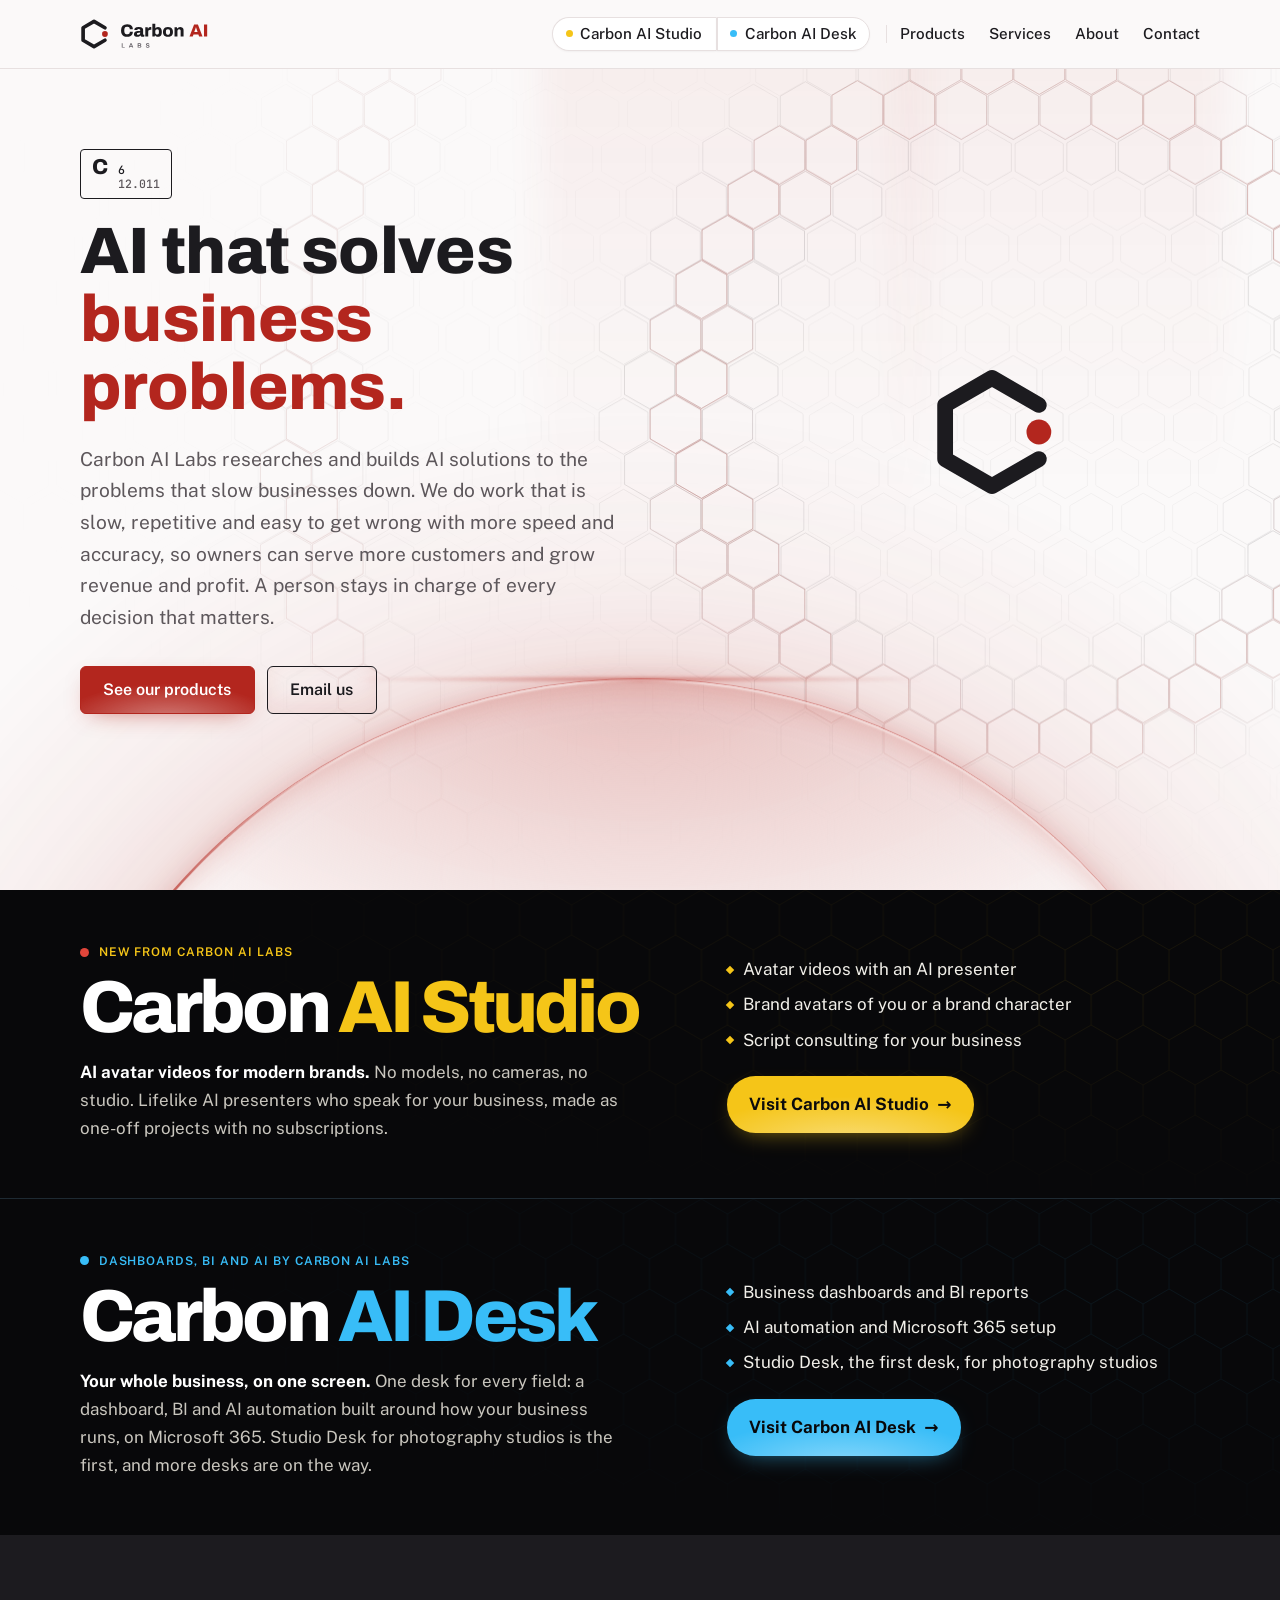
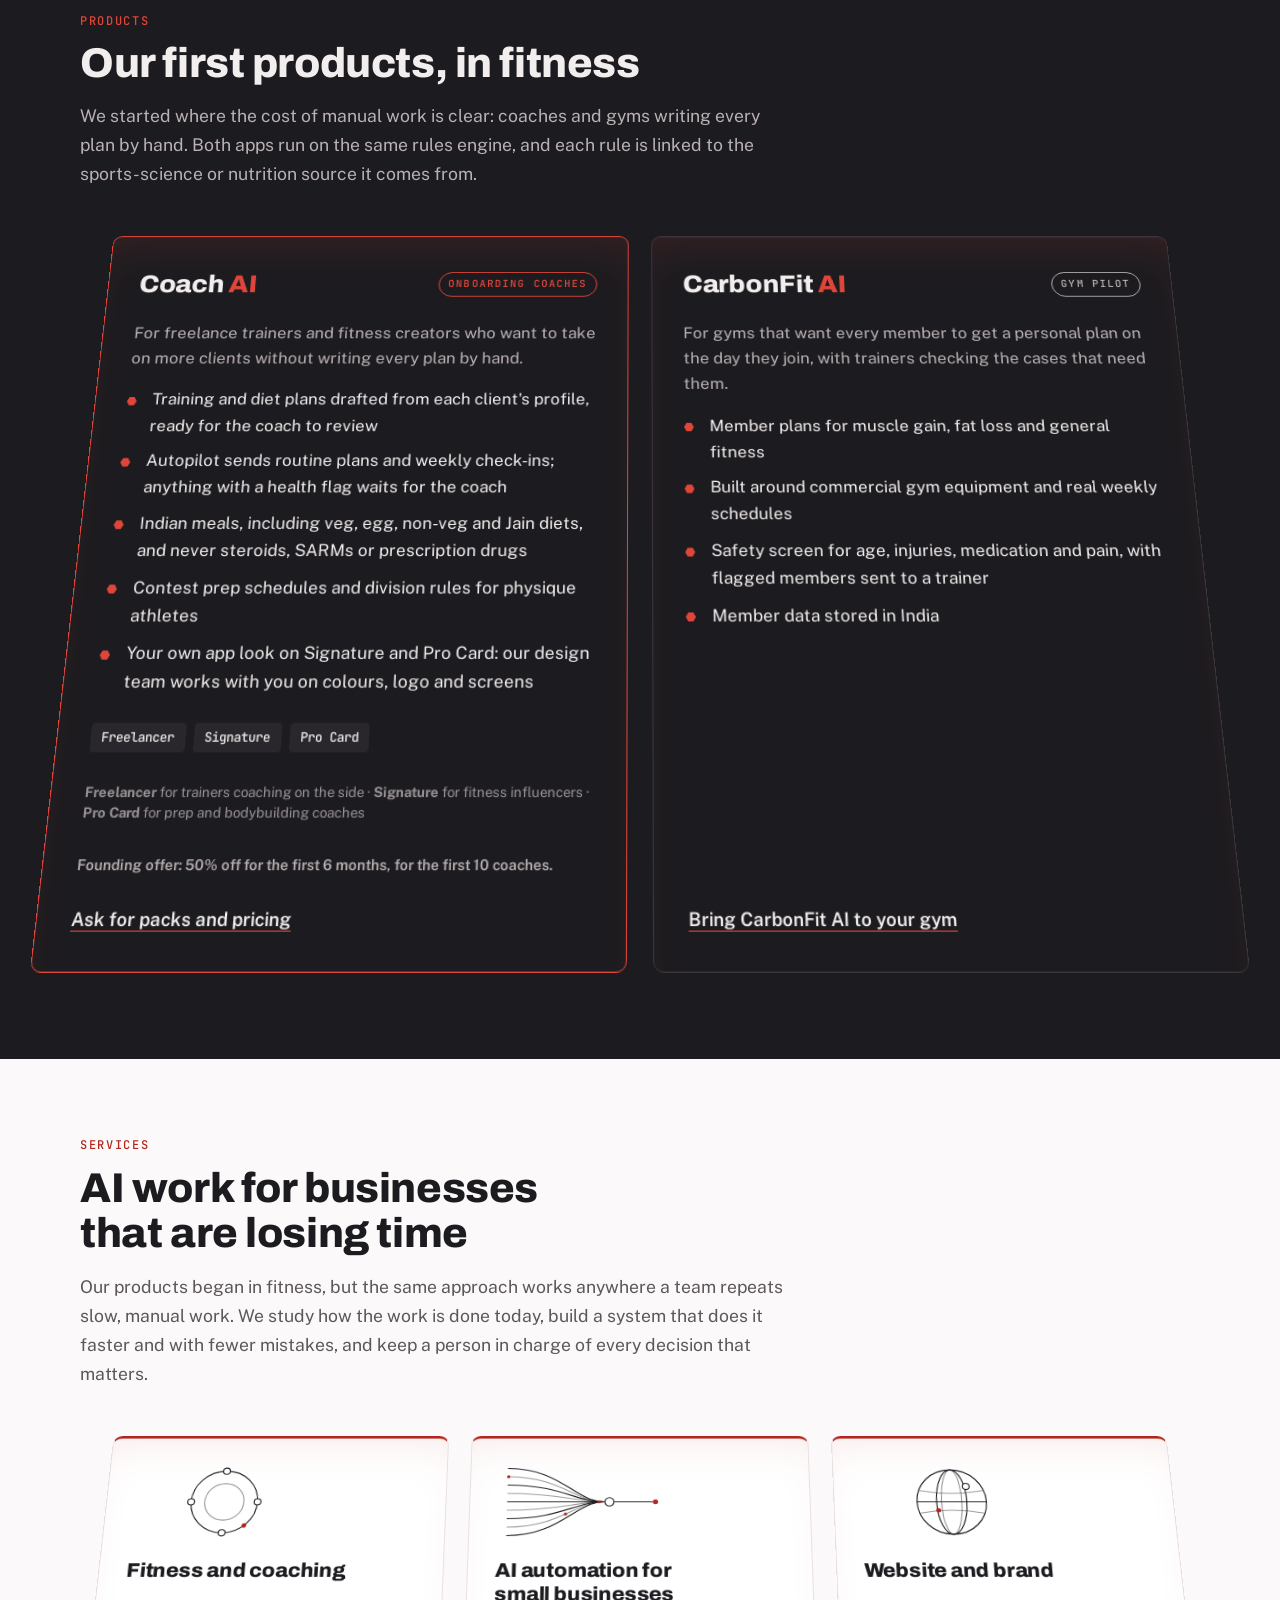
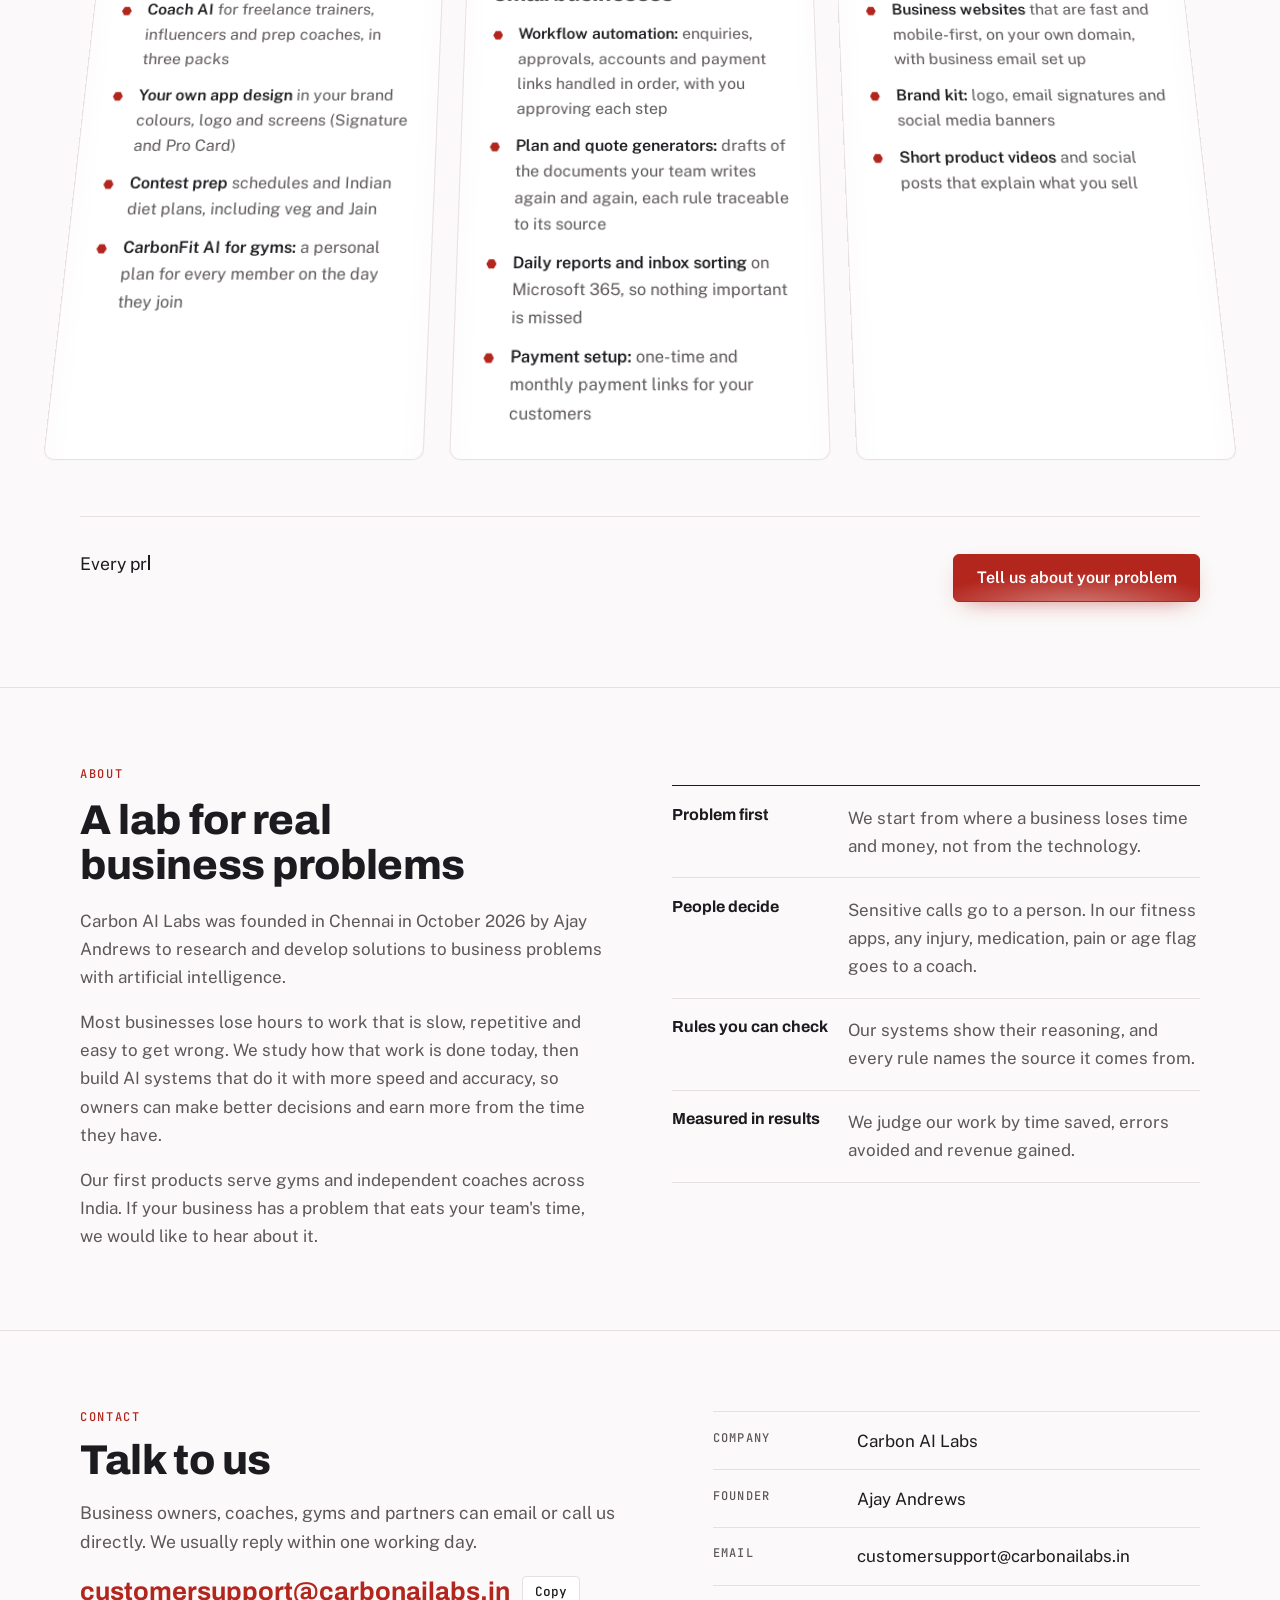
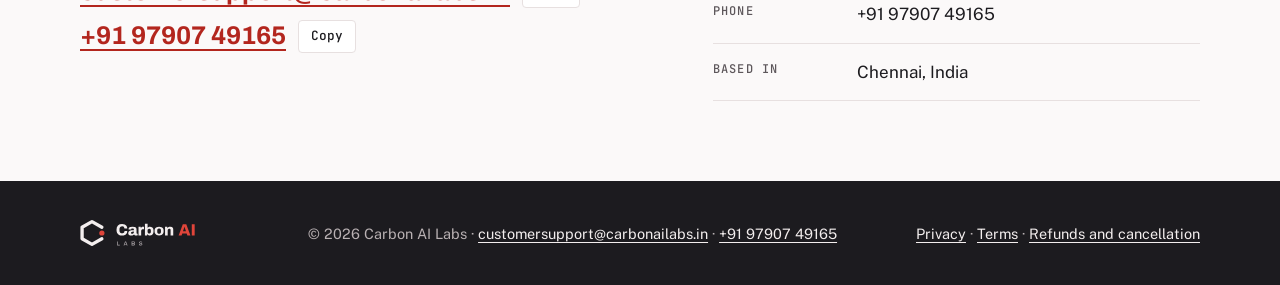
==== commit 917d36ae: "Reanimate pass on the RedSun reference: measured load sequence, eclipse entrance, no first-paint fla" ====
--- a/index.html
+++ b/index.html
@@ -18,6 +18,7 @@
 <link rel="preconnect" href="https://fonts.gstatic.com" crossorigin>
 <link rel="stylesheet" href="https://fonts.googleapis.com/css2?family=Archivo:wght@600;700;800&family=JetBrains+Mono:wght@500&family=Public+Sans:wght@400;500;600&display=swap">
 <script src="assets/analytics.js" defer></script>
+<script>/* hide reveal targets before first paint (no flash); motion.js sets __motionReady, else unhide after 3s */(function(d){if(window.matchMedia&&matchMedia("(prefers-reduced-motion: no-preference)").matches&&"IntersectionObserver"in window){d.classList.add("motion");setTimeout(function(){if(!window.__motionReady){d.classList.remove("motion");d.setAttribute("data-motion-off","")}},3000)}})(document.documentElement)</script>
 <link rel="stylesheet" href="assets/motion.css">
 <script src="assets/motion.js" defer></script>
 <link rel="stylesheet" href="assets/fx.css">
--- a/assets/motion.css
+++ b/assets/motion.css
@@ -40,7 +40,13 @@
 html.motion .art.in .soft{opacity:.45}
 
 /* typing line with a blinking cursor */
-.typed .caret{display:inline-block;width:.08em;min-width:2px;height:.9em;margin-left:.08em;vertical-align:-.08em;background:currentColor;animation:caret-blink 1s steps(1) infinite}
+.typed .tc{visibility:hidden}
+.typed .tc.on{visibility:visible}
+/* the cursor is drawn from the newest character, so it takes no room in the line */
+.typed .tc{position:relative}
+.typed .tc.cur::after,.typed .tc.pre::before{content:"";position:absolute;top:.1em;height:.9em;width:2px;background:currentColor;visibility:visible;animation:caret-blink 1s steps(1) infinite}
+.typed .tc.cur::after{left:calc(100% + .04em)}
+.typed .tc.pre::before{left:0}
 @keyframes caret-blink{0%,49%{opacity:1}50%,100%{opacity:0}}
 .sr-only{position:absolute!important;width:1px;height:1px;padding:0;margin:-1px;overflow:hidden;clip:rect(0,0,0,0);white-space:nowrap;border:0}
 
@@ -64,5 +70,5 @@
 
 @media (prefers-reduced-motion:reduce){
   .marquee .track{animation:none}
-  .typed .caret{animation:none}
+  .typed .tc::after,.typed .tc::before{animation:none}
 }
--- a/assets/fx.css
+++ b/assets/fx.css
@@ -48,6 +48,16 @@
   background:linear-gradient(90deg,transparent,rgba(var(--fx-rim),.95),transparent);filter:blur(1.5px);opacity:calc(.55 + var(--p,0) * .45)}
 html[data-fx="labs"] .fx-sun .flare{background:linear-gradient(90deg,transparent,rgba(var(--fx),.75),transparent)}
 html[data-fx="labs"] .fx-sun .disc{box-shadow:0 0 0 1px rgba(var(--fx),.38),0 -4px 26px rgba(var(--fx),.22),inset 0 14px 34px -12px rgba(var(--fx),.28),inset 0 2px 2px #fff}
+/* entrance (RedSun, measured): fades in out of a blur while it grows from .7 and turns ~50deg into place,
+   so the lit rim swings up to the top. Uses scale/rotate on the parts, so the scroll rise (--p) is untouched. */
+html.motion .fx-sun{animation:fx-sun-fade 1.4s cubic-bezier(.19,1,.22,1) 1.25s backwards}
+html.motion .fx-sun .disc{animation:fx-sun-settle 2s cubic-bezier(.19,1,.22,1) 1.25s backwards}
+html.motion .fx-sun .glow{animation:fx-sun-settle 2s cubic-bezier(.19,1,.22,1) 1.25s backwards,fx-breathe 7s ease-in-out infinite}
+html.motion .fx-sun .rim{animation:fx-sun-settle 2s cubic-bezier(.19,1,.22,1) 1.25s backwards,fx-spin 16s linear infinite}
+html.motion .fx-sun .flare{animation:fx-flare-in 1s ease-out 2s backwards}
+@keyframes fx-sun-fade{from{opacity:0;filter:blur(14px)}to{opacity:1;filter:blur(0)}}
+@keyframes fx-sun-settle{from{scale:.7;rotate:-50deg}to{scale:1;rotate:0deg}}
+@keyframes fx-flare-in{from{opacity:0}}
 @keyframes fx-spin{to{transform:rotate(360deg)}}
 @keyframes fx-breathe{0%,100%{transform:scale(1)}50%{transform:scale(1.035)}}
 
@@ -68,12 +78,20 @@
 /* ---------- hero heading: words arrive out of a blur ---------- */
 html.motion .fx-w{display:inline-block;opacity:0;filter:blur(14px);transform:translateY(.22em);
   transition:opacity .9s var(--ease-out),filter .9s var(--ease-out),transform .9s var(--ease-out);transition-delay:calc(var(--w,0) * 80ms + 120ms)}
+html.motion .hero .fx-w{transition-delay:calc(var(--w,0) * 80ms + var(--i,0) * 200ms + 450ms - var(--late,0ms))}
 html.motion .in .fx-w,html.motion .fx-w.in{opacity:1;filter:none;transform:none}
 
 /* every scroll reveal gets a light de-blur on top of the rise */
-html.motion[data-fx] .rv{filter:blur(6px);transition:opacity .7s var(--ease-out),transform .7s var(--ease-out),filter .8s var(--ease-out);transition-delay:calc(var(--i,0) * 90ms)}
-html.motion[data-fx] .rv.in{filter:none}
+/* RedSun fade-in-on-scroll, measured: 20px rise, opacity, ~850ms ease */
+html.motion[data-fx] .rv{filter:blur(6px);transform:translateY(20px);transition:opacity .85s ease,transform .85s ease,filter .85s ease;transition-delay:calc(var(--i,0) * 90ms)}
+html.motion[data-fx] .rv.in{filter:none;transform:none}
 html.motion[data-fx] .rv:has(.fx-w){filter:none}
+/* hero load sequence (RedSun, measured): each group rises 30px over 1.4s on easeOutExpo,
+   first at 450ms, then one every 200ms; the eclipse arrives last at 1.25s */
+html.motion[data-fx] .hero .rv{transform:translateY(30px);transition:opacity 1.4s cubic-bezier(.16,1,.3,1),transform 1.4s cubic-bezier(.16,1,.3,1),filter 1.2s cubic-bezier(.16,1,.3,1);
+  transition-delay:calc(var(--i,0) * 200ms + 450ms - var(--late,0ms))}
+html.motion[data-fx] .hero .rv.in{transform:none}
+html.motion[data-fx] .hero .rv-fade{transition:opacity 1.4s cubic-bezier(.16,1,.3,1);transition-delay:calc(var(--i,0) * 200ms + 450ms - var(--late,0ms))}
 
 /* ---------- glass panels that flatten as you scroll (the RedSun app window) ---------- */
 html[data-fx] .finder{background:rgba(var(--fx-ground),.55);-webkit-backdrop-filter:blur(10px);backdrop-filter:blur(10px);border-radius:14px;
@@ -120,7 +138,7 @@
 @media (hover:none),(pointer:coarse){.fx-cursor,.fx-spot{display:none}}
 
 @media (prefers-reduced-motion:reduce){
-  .fx-sun .rim,.fx-sun .glow,.fx-beams span,html[data-fx] .btn.primary::after,html[data-fx] .btn.gold::after,html[data-fx] .studio-band .go::after{animation:none}
+  .fx-sun,.fx-sun .disc,.fx-sun .flare,.fx-sun .rim,.fx-sun .glow,.fx-beams span,html[data-fx] .btn.primary::after,html[data-fx] .btn.gold::after,html[data-fx] .studio-band .go::after{animation:none}
   .fx-cursor{display:none}
 }
 .fx-paused .fx-sun .rim,.fx-paused .fx-sun .glow,.fx-paused .fx-beams span{animation-play-state:paused}
